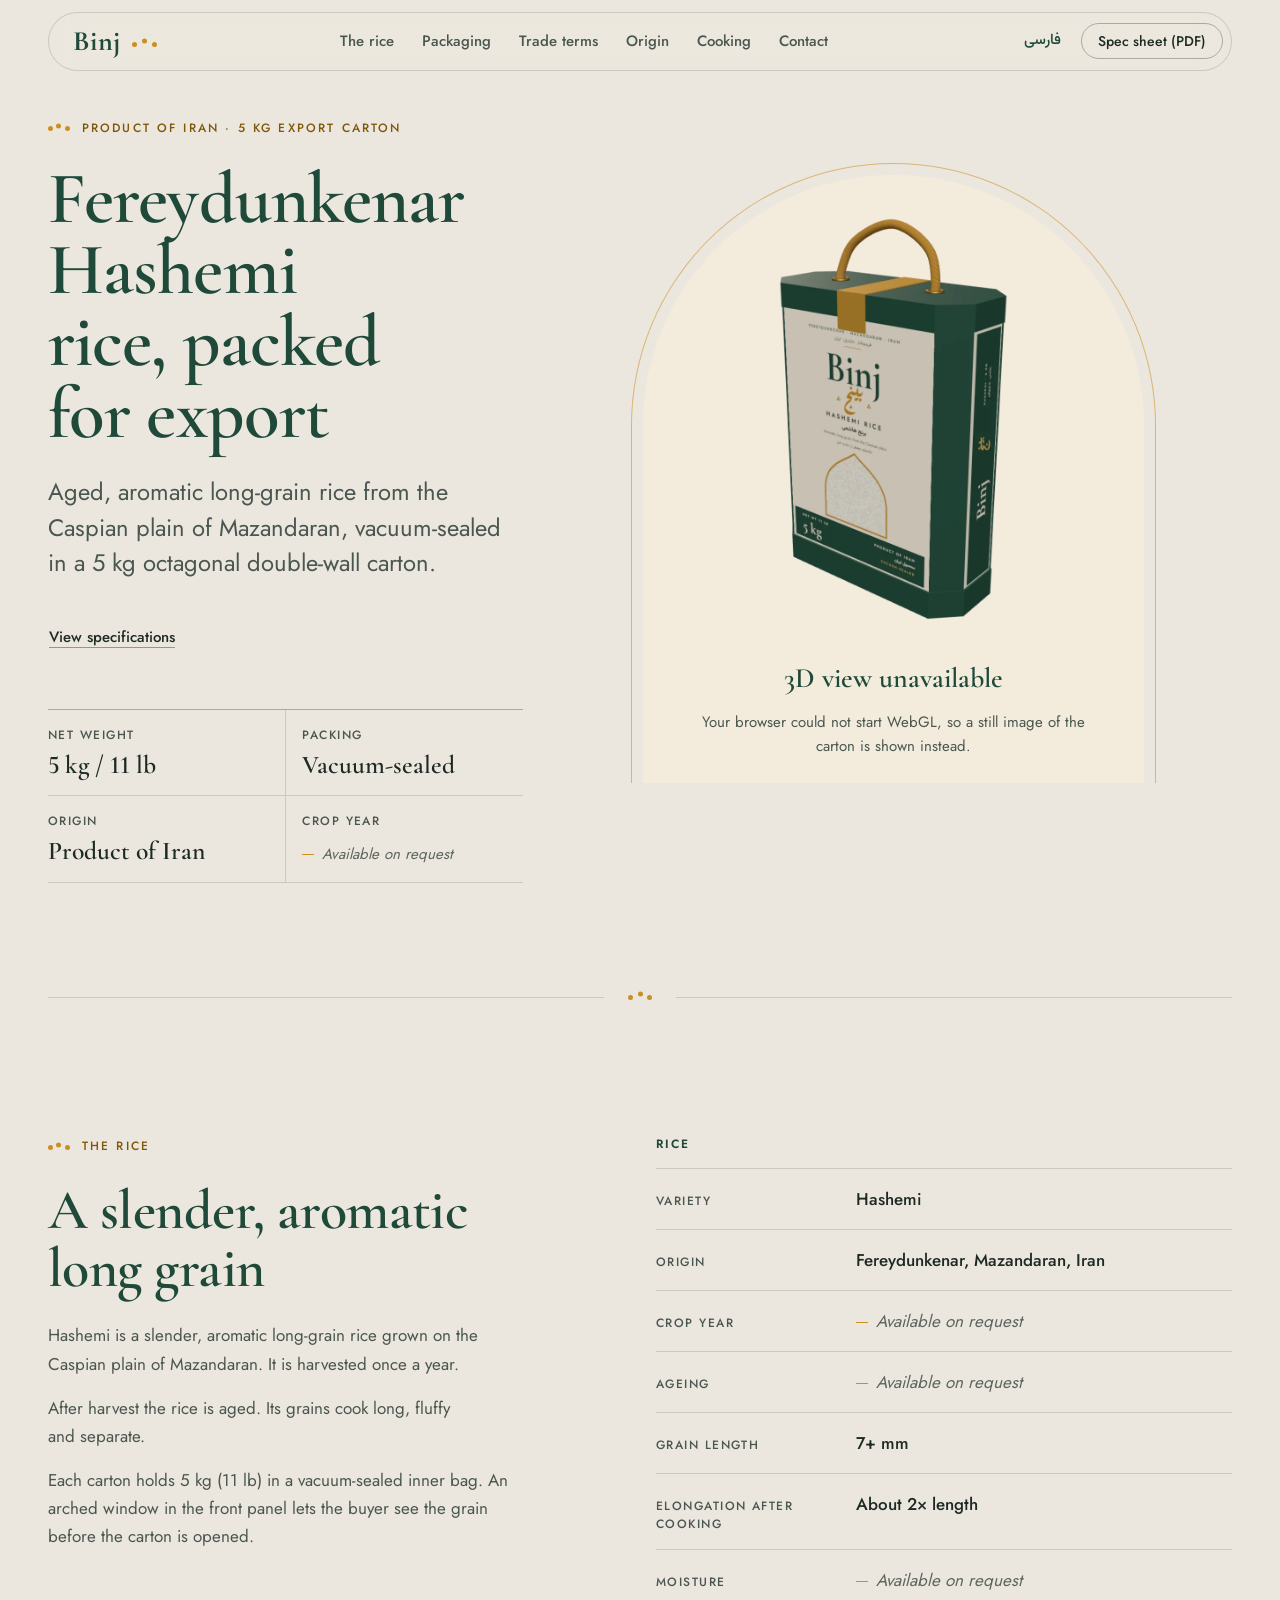
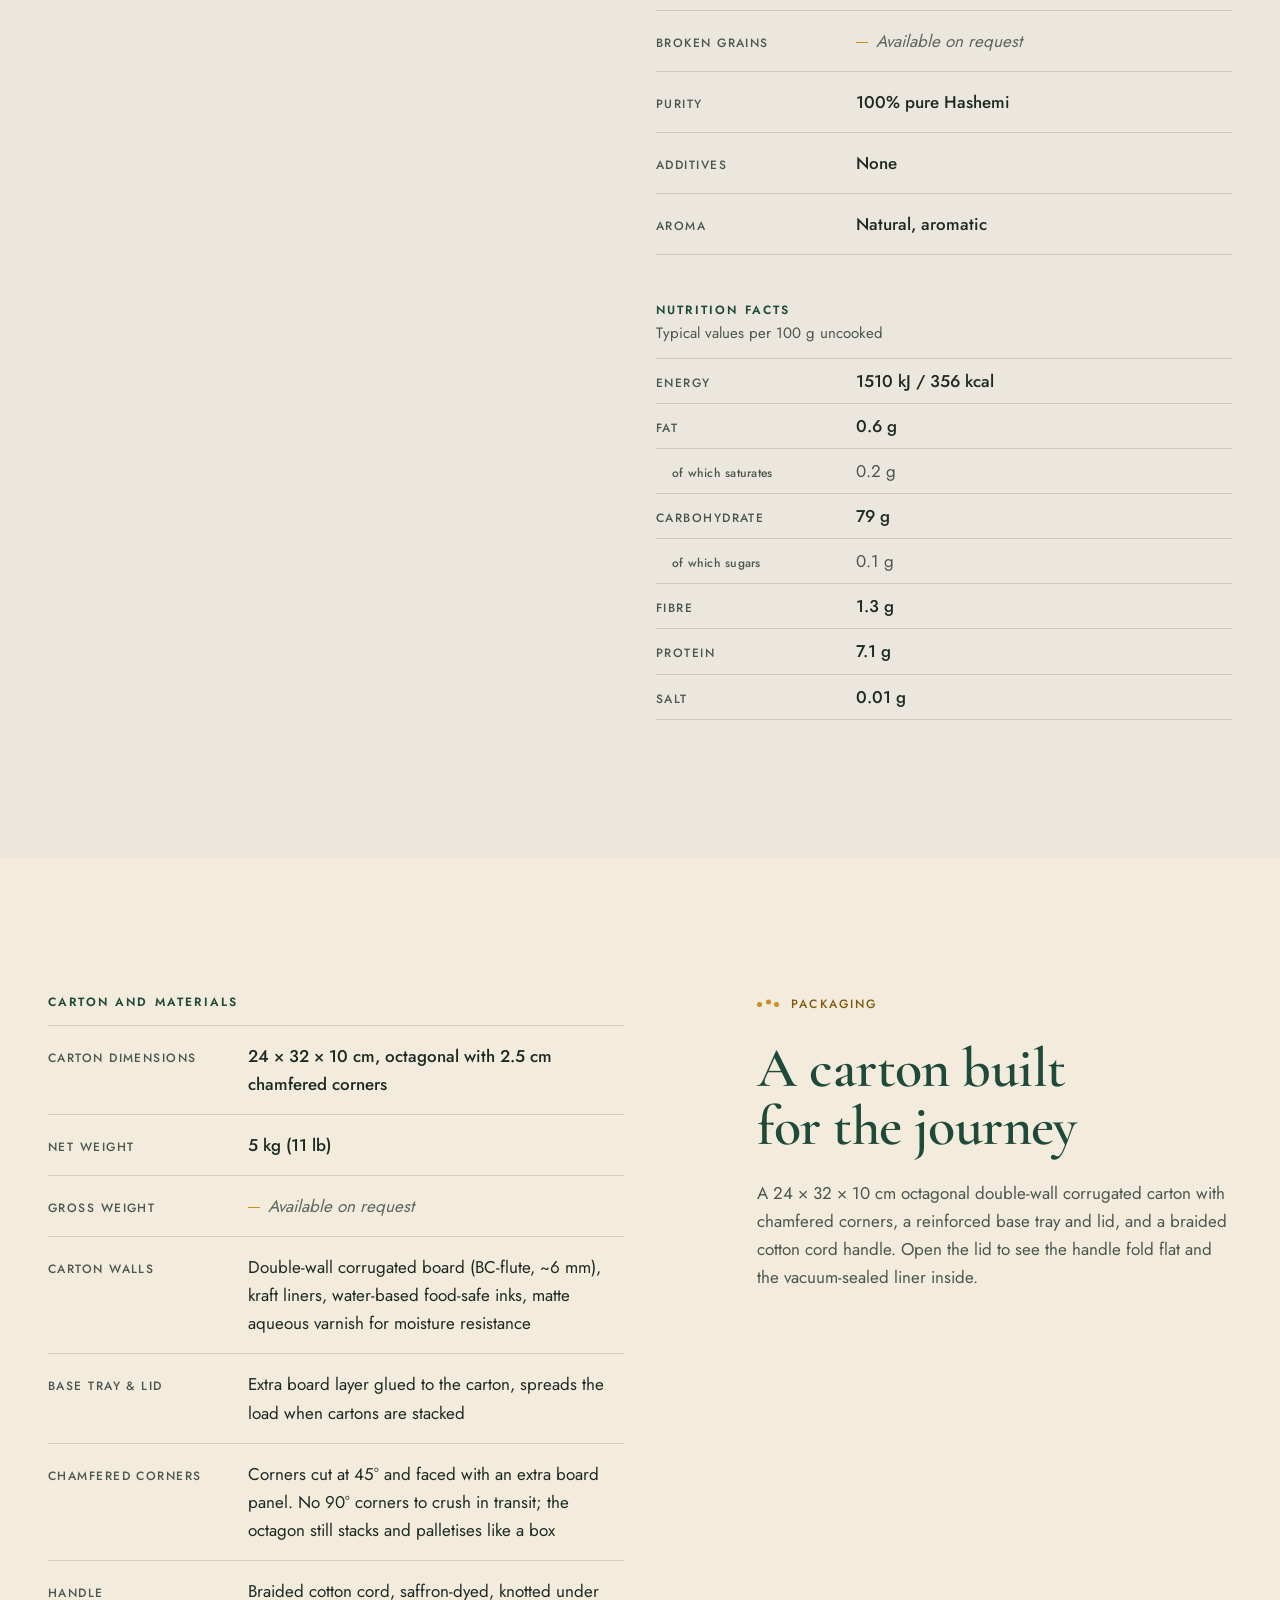
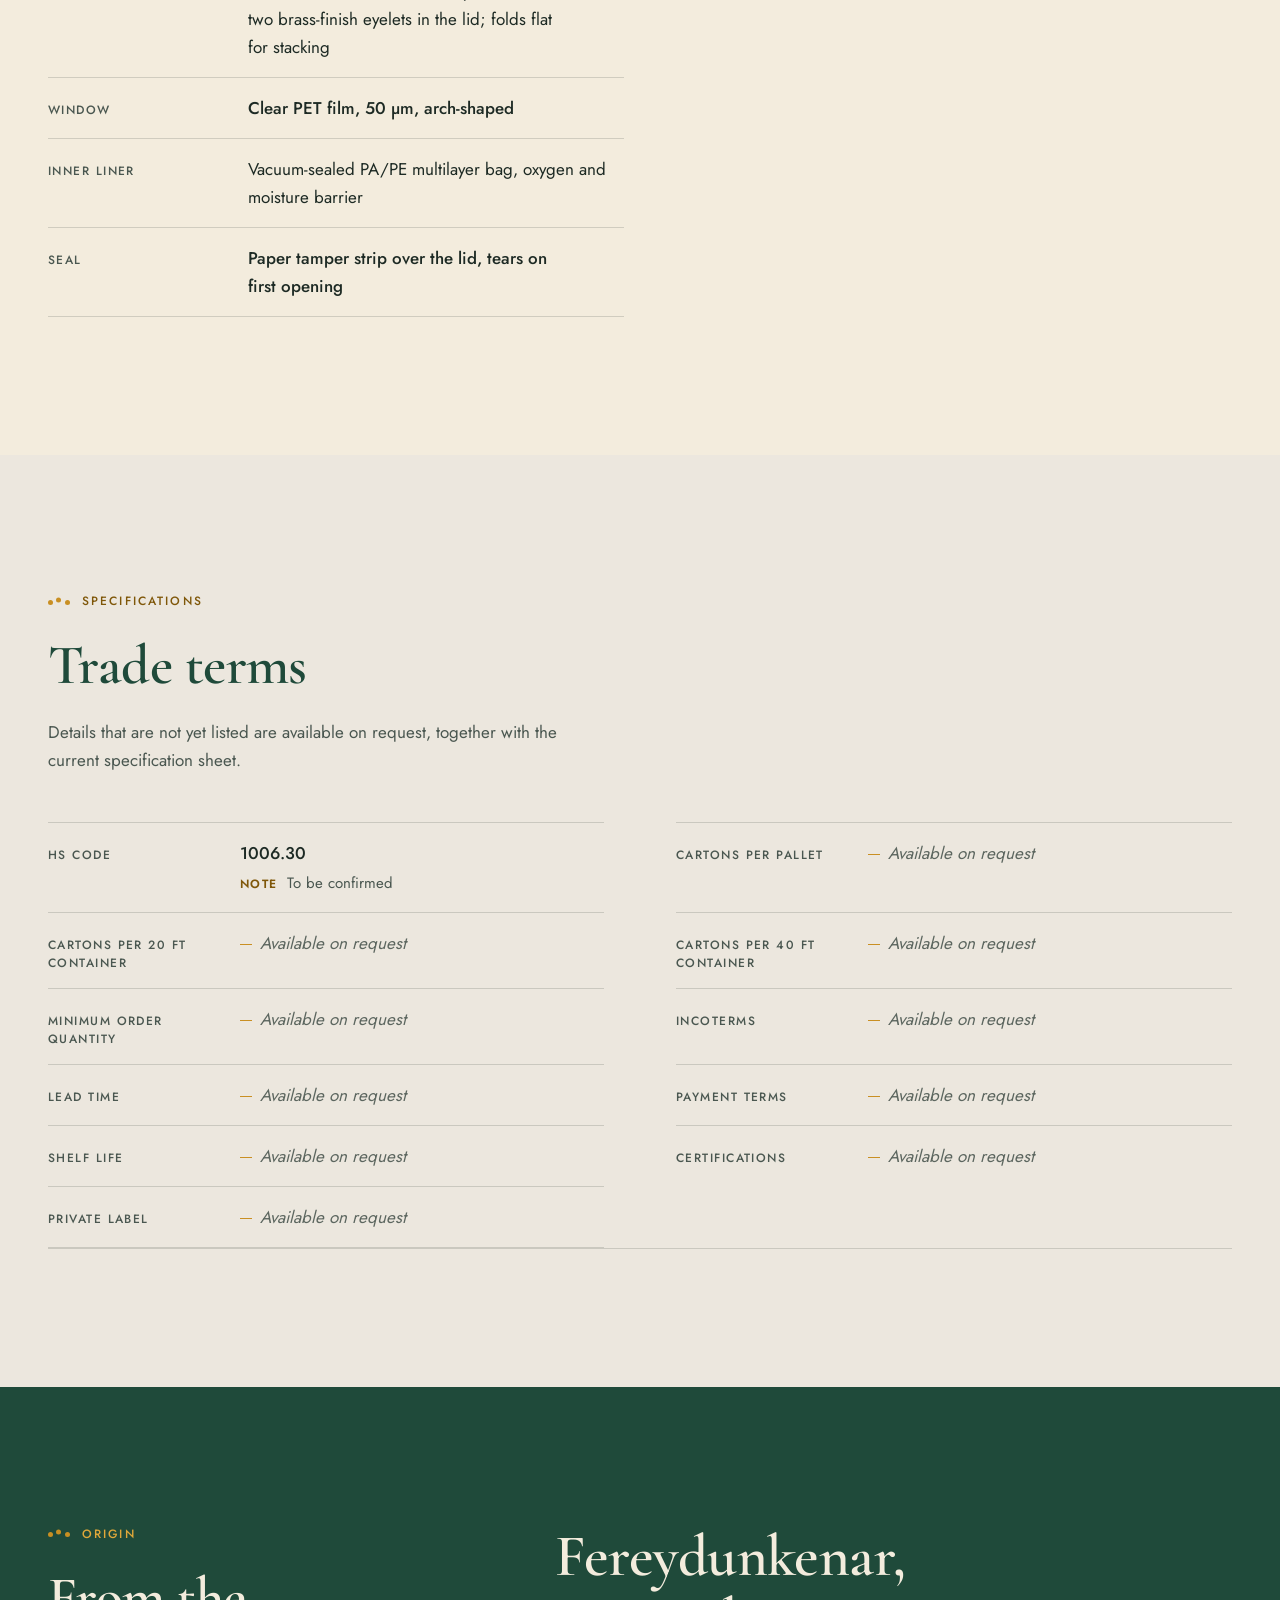
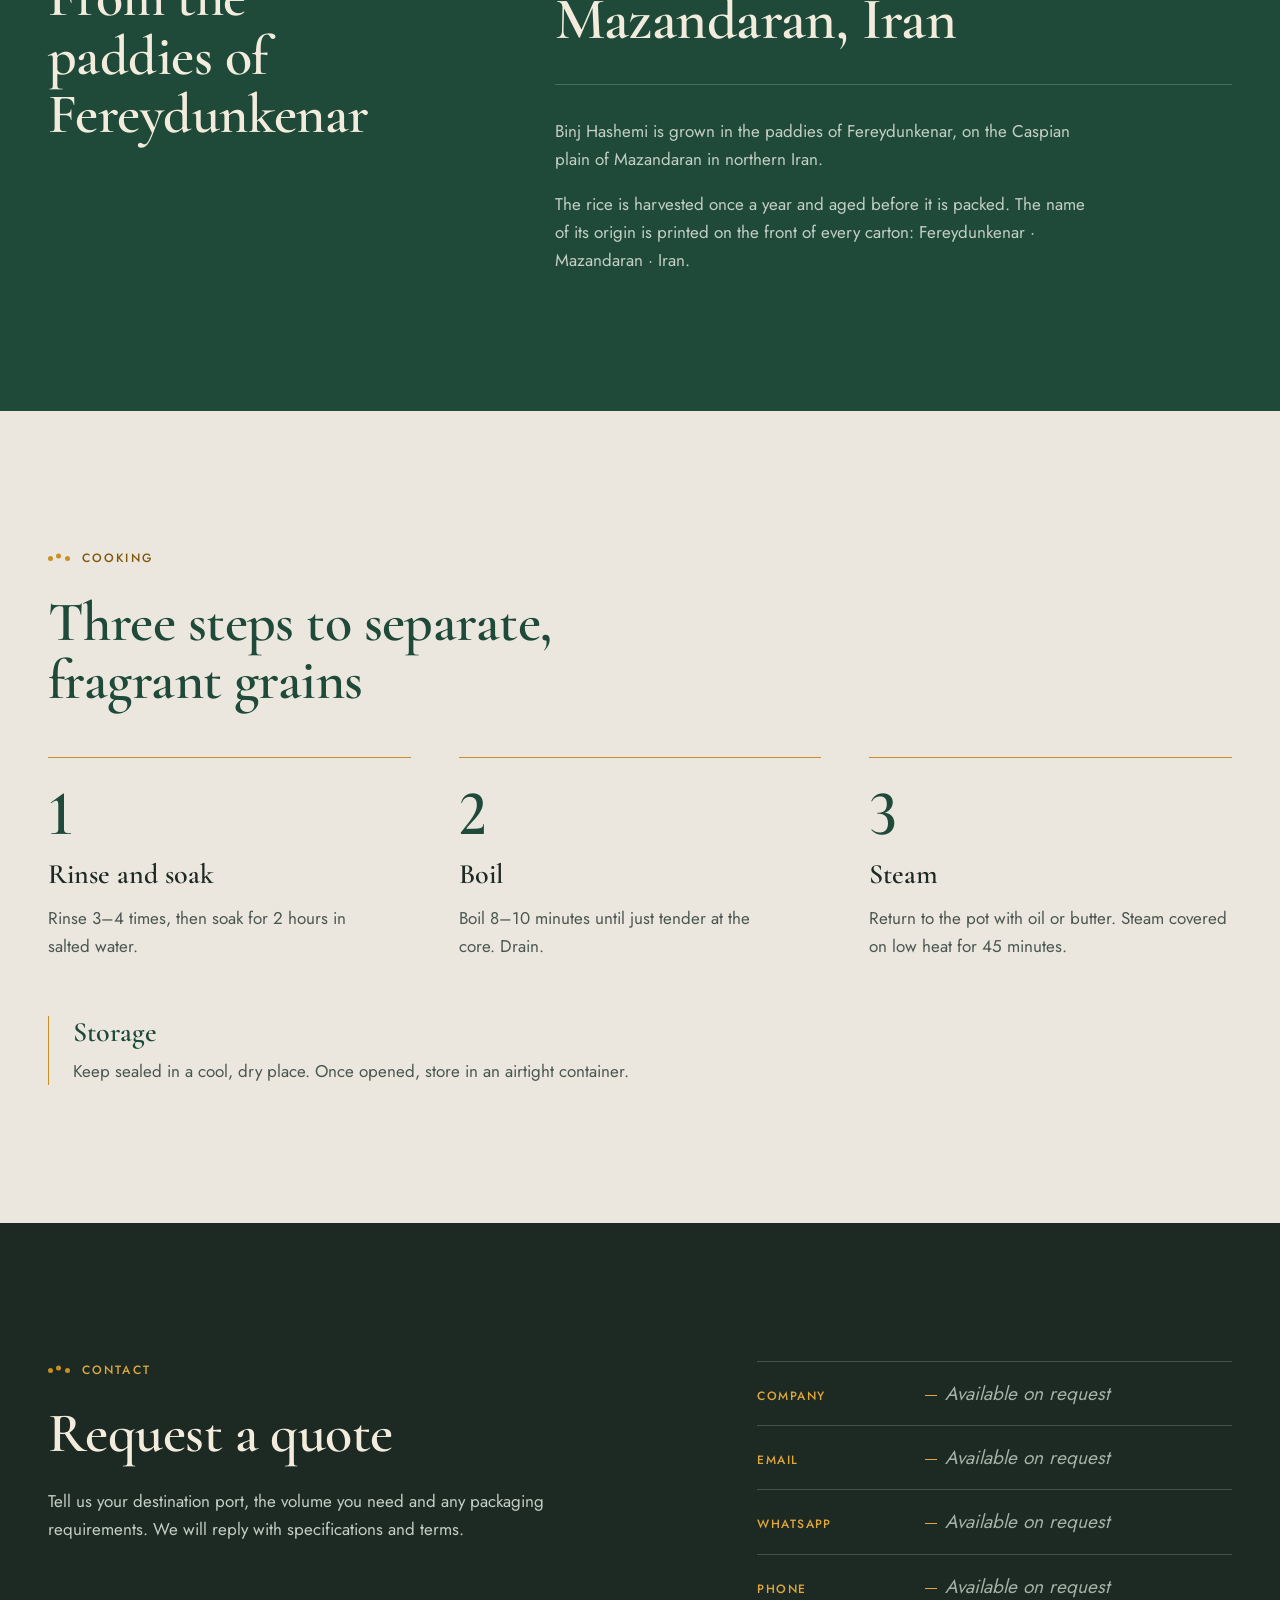
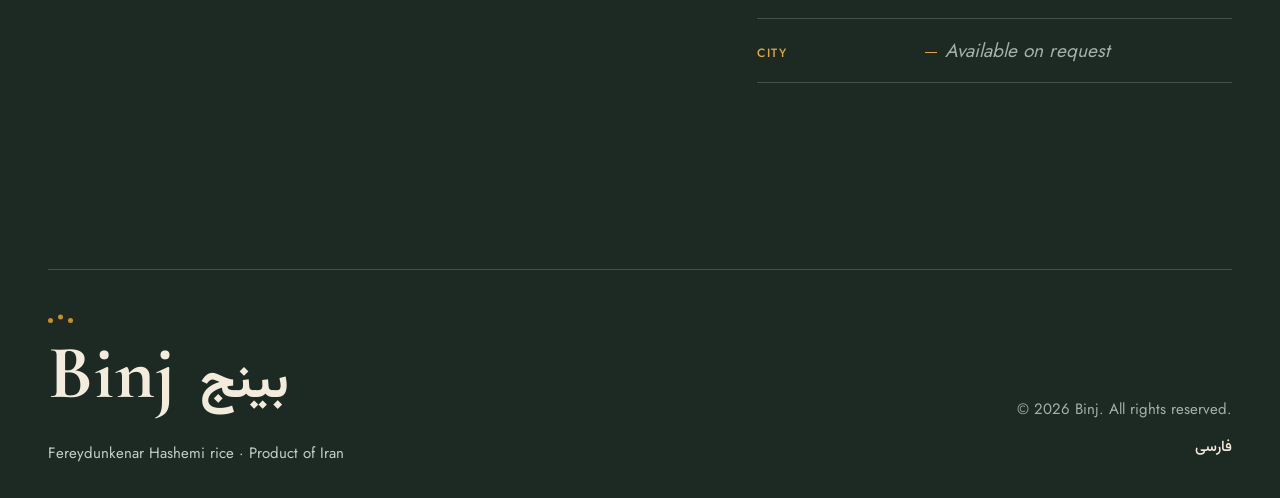
==== index.html @ 3b831c65 "Launch Binj product site (EN + FA)" ====
<!doctype html>
<html lang="en" dir="ltr">
<head>
<meta charset="utf-8">
<meta name="viewport" content="width=device-width, initial-scale=1">
<title>Binj | Fereydunkenar Hashemi Rice, 5 kg Export Carton</title>
<meta name="description" content="Aged, aromatic Hashemi long-grain rice from Fereydunkenar, Iran, vacuum-sealed in a 5 kg export carton. Specifications and trade terms for importers.">
<meta name="theme-color" content="#ece7de">
<link rel="canonical" href="https://binjrice.github.io/">
<link rel="alternate" hreflang="en" href="https://binjrice.github.io/">
<link rel="alternate" hreflang="fa" href="https://binjrice.github.io/fa/">
<link rel="alternate" hreflang="x-default" href="https://binjrice.github.io/">
<meta property="og:type" content="website">
<meta property="og:site_name" content="Binj">
<meta property="og:title" content="Binj | Fereydunkenar Hashemi Rice, 5 kg Export Carton">
<meta property="og:description" content="Aged, aromatic Hashemi long-grain rice from Fereydunkenar, Iran, vacuum-sealed in a 5 kg export carton. Specifications and trade terms for importers.">
<meta property="og:locale" content="en_US">
<meta property="og:locale:alternate" content="fa_IR">
<meta property="og:url" content="https://binjrice.github.io/">
<meta property="og:image" content="https://binjrice.github.io/assets/img/og.jpg">
<meta property="og:image:alt" content="Binj 5 kg Hashemi rice octagonal export carton">
<meta name="twitter:image" content="https://binjrice.github.io/assets/img/og.jpg">
<meta name="twitter:card" content="summary_large_image">
<meta name="twitter:title" content="Binj | Fereydunkenar Hashemi Rice, 5 kg Export Carton">
<meta name="twitter:description" content="Aged, aromatic Hashemi long-grain rice from Fereydunkenar, Iran, vacuum-sealed in a 5 kg export carton. Specifications and trade terms for importers.">
<link rel="icon" href="./favicon.svg" type="image/svg+xml">
<link rel="preload" href="./assets/vendor/fonts/cormorant-garamond-latin-600-normal.woff2" as="font" type="font/woff2" crossorigin>
<link rel="preload" href="./assets/vendor/fonts/jost-latin-400-normal.woff2" as="font" type="font/woff2" crossorigin>
<link rel="stylesheet" href="./assets/css/fonts.css">
<link rel="stylesheet" href="./assets/css/site.css">
<script>
  (function () {
    var root = document.documentElement;
    root.classList.add('js');
    if (/[?&]poster\b/.test(location.search)) root.classList.add('is-poster');
    // If the main script never starts, do not leave reveal-on-scroll content hidden.
    setTimeout(function () {
      if (!root.classList.contains('reveal-ready')) root.classList.add('reveal-all');
    }, 5000);
  })();
</script>
<script type="importmap">{"imports":{"three":"./assets/vendor/three/three.module.min.js","three/addons/controls/OrbitControls.js":"./assets/vendor/three/OrbitControls.js"}}</script>
<script src="./assets/js/stage.js" defer></script>
<script type="module" src="./assets/js/main.js"></script>
<script type="application/ld+json">{"@context":"https://schema.org","@type":"Product","name":"Binj - Fereydunkenar Hashemi Rice, 5 kg Export Carton","description":"Aged, aromatic Hashemi long-grain rice from Fereydunkenar, Iran, vacuum-sealed in a 5 kg export carton. Specifications and trade terms for importers.","category":"Rice","brand":{"@type":"Brand","name":"Binj","alternateName":"بینج"},"weight":{"@type":"QuantitativeValue","value":5,"unitCode":"KGM"},"countryOfOrigin":{"@type":"Country","name":"Iran"},"inLanguage":"en","additionalProperty":[{"@type":"PropertyValue","name":"Variety","value":"Hashemi"},{"@type":"PropertyValue","name":"Origin","value":"Fereydunkenar, Mazandaran, Iran"},{"@type":"PropertyValue","name":"Grain length","value":"7+ mm"},{"@type":"PropertyValue","name":"Elongation after cooking","value":"About 2× length"},{"@type":"PropertyValue","name":"Purity","value":"100% pure Hashemi"},{"@type":"PropertyValue","name":"Additives","value":"None"},{"@type":"PropertyValue","name":"Aroma","value":"Natural, aromatic"}],"url":"https://binjrice.github.io/","image":"https://binjrice.github.io/assets/img/og.jpg"}</script>
</head>
<body id="top">
<a class="skip-link" href="#main">Skip to content</a>

<header class="site-header">
  <div class="site-header__inner">
    <a class="wordmark" href="#top" aria-label="Binj"><span class="wordmark__name" lang="en">Binj</span><span class="wordmark__dots"><span class="dots" aria-hidden="true"><i></i><i></i><i></i></span></span></a>

    <nav class="site-nav" id="site-nav" aria-label="Main navigation">
      <ul class="site-nav__list">
        <li><a href="#rice">The rice</a></li>
        <li><a href="#packaging">Packaging</a></li>
        <li><a href="#specs">Trade terms</a></li>
        <li><a href="#origin">Origin</a></li>
        <li><a href="#cooking">Cooking</a></li>
        <li><a href="#contact">Contact</a></li>
      </ul>
      <button class="btn btn--ghost btn--sm nav-print" type="button" data-print>Spec sheet (PDF)</button>
    </nav>

    <div class="site-header__tools">
      <a class="lang-link" href="fa/" hreflang="fa" lang="fa" title="Switch to Persian">فارسی</a>
      <button class="btn btn--ghost btn--sm header-print" type="button" data-print>Spec sheet (PDF)</button>
      <button class="menu-toggle" type="button" aria-expanded="false" aria-controls="site-nav" aria-label="Menu">
        <span class="menu-toggle__bars" aria-hidden="true"><i></i><i></i></span>
      </button>
    </div>
  </div>
</header>

<div class="print-head" aria-hidden="true">
  <div class="print-head__text">
    <p class="print-head__brand"><span class="wordmark__name" lang="en">Binj</span><span class="wordmark__dots"><span class="dots" aria-hidden="true"><i></i><i></i><i></i></span></span></p>
    <p class="print-head__title">Product and trade specifications</p>
    <p class="print-head__sub">Fereydunkenar Hashemi rice, packed for export</p>
  </div>
  <img class="print-head__poster" alt="" width="1000" height="1000" data-src="./assets/img/poster.webp">
</div>

<main id="main">

  <!-- 1. Hero -->
  <section class="hero" id="hero" aria-labelledby="hero-title">
    <div class="wrap hero__grid">
      <div class="hero__copy">
        <!-- Everything in the hero paints on first load, so none of it is reveal-gated. -->
        <p class="eyebrow"><span class="dots" aria-hidden="true"><i></i><i></i><i></i></span><span>Product of Iran · 5 kg export carton</span></p>
        <h1 id="hero-title">Fereydunkenar Hashemi rice, packed for export</h1>
        <p class="lede">Aged, aromatic long-grain rice from the Caspian plain of Mazandaran, vacuum-sealed in a 5 kg octagonal double-wall carton.</p>
        <div class="hero__actions">
          <a class="btn btn--text" href="#rice">View specifications</a>
        </div>
        <dl class="facts">
          <div class="fact"><dt>Net weight</dt><dd>5 kg / 11 lb</dd></div>
          <div class="fact"><dt>Packing</dt><dd>Vacuum-sealed</dd></div>
          <div class="fact"><dt>Origin</dt><dd>Product of Iran</dd></div>
          <div class="fact"><dt>Crop year</dt><dd><span class="placeholder" data-placeholder>Available on request</span></dd></div>
        </dl>
      </div>

      <div class="stage" data-state="loading">
        <div class="stage__arch" aria-hidden="true"></div>
        <div class="stage__viewport">
          <three-d-stage transparent background="#ece7de" autorotate role="img" aria-label="Interactive 3D model of the Binj 5 kg rice carton"></three-d-stage>
        </div>
        <div class="stage__loader" aria-hidden="true"><span class="dots" aria-hidden="true"><i></i><i></i><i></i></span></div>
        <div class="stage__fallback" role="group" aria-label="3D view unavailable">
          <img class="stage__poster" alt="Binj 5 kg Hashemi rice octagonal carton" width="1000" height="1000" data-src="./assets/img/poster.webp" hidden>
          <p class="stage__fallback-title">3D view unavailable</p>
          <p class="stage__fallback-text">Your browser could not start WebGL, so a still image of the carton is shown instead.</p>
        </div>
        <div class="stage__bar">
          <button class="btn btn--ghost btn--lid" type="button" id="lid-toggle" aria-pressed="false" disabled
                  data-label-open="Open lid" data-label-close="Close lid">
            <span class="btn__label">Open lid</span>
            <span class="btn__icon" aria-hidden="true">
              <svg viewBox="0 0 16 16" width="14" height="14" fill="none" stroke="currentColor" stroke-width="1.25" stroke-linecap="round" stroke-linejoin="round"><path d="M3.5 6.25 8 10.75l4.5-4.5"/></svg>
            </span>
          </button>
          <p class="stage__hint">
            <svg viewBox="0 0 24 24" width="18" height="18" fill="none" stroke="currentColor" stroke-width="1.1" stroke-linecap="round" stroke-linejoin="round" aria-hidden="true"><path d="M4.5 12a7.5 7.5 0 0 1 13.2-4.9M19.5 12a7.5 7.5 0 0 1-13.2 4.9"/><path d="M17.9 3.6v3.7h-3.7M6.1 20.4v-3.7h3.7"/></svg>
            <span>Drag to rotate</span>
          </p>
        </div>
      </div>
    </div>
    <noscript>
      <div class="wrap"><p class="noscript-note">Your browser could not start WebGL, so a still image of the carton is shown instead.</p></div>
    </noscript>
  </section>

  <div class="wrap"><div class="ornament-rule" role="presentation"><span class="dots" aria-hidden="true"><i></i><i></i><i></i></span></div></div>

  <!-- 2. The rice -->
  <section class="section" id="rice" aria-labelledby="rice-title">
    <div class="wrap section__grid">
      <header class="section__head" data-reveal>
        <p class="eyebrow"><span class="dots" aria-hidden="true"><i></i><i></i><i></i></span><span>The rice</span></p>
        <h2 id="rice-title">A slender, aromatic long grain</h2>
        <div class="prose">
          <p>Hashemi is a slender, aromatic long-grain rice grown on the Caspian plain of Mazandaran. It is harvested once a year.</p>
          <p>After harvest the rice is aged. Its grains cook long, fluffy and separate.</p>
          <p>Each carton holds 5 kg (11 lb) in a vacuum-sealed inner bag. An arched window in the front panel lets the buyer see the grain before the carton is opened.</p>
        </div>
      </header>
      <div class="section__body">
        <h3 class="table-title" data-reveal>Rice</h3>
        <dl class="specs" data-reveal="group">
          <div class="spec-row" data-spec="variety"><dt>Variety</dt><dd>Hashemi</dd></div>
          <div class="spec-row" data-spec="origin"><dt>Origin</dt><dd>Fereydunkenar, Mazandaran, Iran</dd></div>
          <div class="spec-row" data-spec="cropYear"><dt>Crop year</dt><dd><span class="placeholder" data-placeholder>Available on request</span></dd></div>
          <div class="spec-row" data-spec="aging"><dt>Ageing</dt><dd><span class="placeholder" data-placeholder>Available on request</span></dd></div>
          <div class="spec-row" data-spec="grainLength"><dt>Grain length</dt><dd>7+ mm</dd></div>
          <div class="spec-row" data-spec="elongation"><dt>Elongation after cooking</dt><dd>About 2× length</dd></div>
          <div class="spec-row" data-spec="moisture"><dt>Moisture</dt><dd><span class="placeholder" data-placeholder>Available on request</span></dd></div>
          <div class="spec-row" data-spec="broken"><dt>Broken grains</dt><dd><span class="placeholder" data-placeholder>Available on request</span></dd></div>
          <div class="spec-row" data-spec="purity"><dt>Purity</dt><dd>100% pure Hashemi</dd></div>
          <div class="spec-row" data-spec="additives"><dt>Additives</dt><dd>None</dd></div>
          <div class="spec-row" data-spec="aroma"><dt>Aroma</dt><dd>Natural, aromatic</dd></div>
        </dl>
        <div class="nutrition">
          <h3 class="table-title" data-reveal>Nutrition facts</h3>
          <p class="table-note" data-reveal>Typical values per 100 g uncooked</p>
          <dl class="specs specs--nutrition" data-reveal="group">
          <div class="spec-row" data-spec="energy"><dt>Energy</dt><dd>1510 kJ / 356 kcal</dd></div>
          <div class="spec-row" data-spec="fat"><dt>Fat</dt><dd>0.6 g</dd></div>
          <div class="spec-row spec-row--sub" data-spec="saturates"><dt>of which saturates</dt><dd>0.2 g</dd></div>
          <div class="spec-row" data-spec="carbohydrate"><dt>Carbohydrate</dt><dd>79 g</dd></div>
          <div class="spec-row spec-row--sub" data-spec="sugars"><dt>of which sugars</dt><dd>0.1 g</dd></div>
          <div class="spec-row" data-spec="fibre"><dt>Fibre</dt><dd>1.3 g</dd></div>
          <div class="spec-row" data-spec="protein"><dt>Protein</dt><dd>7.1 g</dd></div>
          <div class="spec-row" data-spec="salt"><dt>Salt</dt><dd>0.01 g</dd></div>
          </dl>
        </div>
      </div>
    </div>
  </section>

  <!-- 3. Packaging -->
  <section class="section section--band" id="packaging" aria-labelledby="packaging-title">
    <div class="wrap section__grid section__grid--flip">
      <header class="section__head" data-reveal>
        <p class="eyebrow"><span class="dots" aria-hidden="true"><i></i><i></i><i></i></span><span>Packaging</span></p>
        <h2 id="packaging-title">A carton built for the journey</h2>
        <div class="prose">
          <p>A 24 × 32 × 10 cm octagonal double-wall corrugated carton with chamfered corners, a reinforced base tray and lid, and a braided cotton cord handle. Open the lid to see the handle fold flat and the vacuum-sealed liner inside.</p>
        </div>
      </header>
      <div class="section__body">
        <h3 class="table-title" data-reveal>Carton and materials</h3>
        <dl class="specs" data-reveal="group">
          <div class="spec-row" data-spec="cartonSize"><dt>Carton dimensions</dt><dd>24 × 32 × 10 cm, octagonal with 2.5 cm chamfered corners</dd></div>
          <div class="spec-row" data-spec="netWeight"><dt>Net weight</dt><dd>5 kg (11 lb)</dd></div>
          <div class="spec-row" data-spec="grossWeight"><dt>Gross weight</dt><dd><span class="placeholder" data-placeholder>Available on request</span></dd></div>
          <div class="spec-row spec-row--long" data-spec="cartonWalls"><dt>Carton walls</dt><dd>Double-wall corrugated board (BC-flute, ~6 mm), kraft liners, water-based food-safe inks, matte aqueous varnish for moisture resistance</dd></div>
          <div class="spec-row spec-row--long" data-spec="baseTrayLid"><dt>Base tray &amp; lid</dt><dd>Extra board layer glued to the carton, spreads the load when cartons are stacked</dd></div>
          <div class="spec-row spec-row--long" data-spec="chamferedCorners"><dt>Chamfered corners</dt><dd>Corners cut at 45° and faced with an extra board panel. No 90° corners to crush in transit; the octagon still stacks and palletises like a box</dd></div>
          <div class="spec-row spec-row--long" data-spec="handle"><dt>Handle</dt><dd>Braided cotton cord, saffron-dyed, knotted under two brass-finish eyelets in the lid; folds flat for stacking</dd></div>
          <div class="spec-row" data-spec="window"><dt>Window</dt><dd>Clear PET film, 50 µm, arch-shaped</dd></div>
          <div class="spec-row spec-row--long" data-spec="innerLiner"><dt>Inner liner</dt><dd>Vacuum-sealed PA/PE multilayer bag, oxygen and moisture barrier</dd></div>
          <div class="spec-row" data-spec="seal"><dt>Seal</dt><dd>Paper tamper strip over the lid, tears on first opening</dd></div>
        </dl>
      </div>
    </div>
  </section>

  <!-- 4. Trade and logistics -->
  <section class="section" id="specs" aria-labelledby="specs-title">
    <div class="wrap">
      <header class="section__head section__head--wide" data-reveal>
        <p class="eyebrow"><span class="dots" aria-hidden="true"><i></i><i></i><i></i></span><span>Specifications</span></p>
        <h2 id="specs-title">Trade terms</h2>
        <div class="prose">
          <p>Details that are not yet listed are available on request, together with the current specification sheet.</p>
        </div>
      </header>
      <dl class="specs specs--cols" data-reveal="group">
          <div class="spec-row" data-spec="hsCode"><dt>HS code</dt><dd>1006.30<span class="spec-note"><span class="spec-note__label">Note</span> To be confirmed</span></dd></div>
          <div class="spec-row" data-spec="cartonsPerPallet"><dt>Cartons per pallet</dt><dd><span class="placeholder" data-placeholder>Available on request</span></dd></div>
          <div class="spec-row" data-spec="cartonsPer20ft"><dt>Cartons per 20 ft container</dt><dd><span class="placeholder" data-placeholder>Available on request</span></dd></div>
          <div class="spec-row" data-spec="cartonsPer40ft"><dt>Cartons per 40 ft container</dt><dd><span class="placeholder" data-placeholder>Available on request</span></dd></div>
          <div class="spec-row" data-spec="moq"><dt>Minimum order quantity</dt><dd><span class="placeholder" data-placeholder>Available on request</span></dd></div>
          <div class="spec-row" data-spec="incoterms"><dt>Incoterms</dt><dd><span class="placeholder" data-placeholder>Available on request</span></dd></div>
          <div class="spec-row" data-spec="leadTime"><dt>Lead time</dt><dd><span class="placeholder" data-placeholder>Available on request</span></dd></div>
          <div class="spec-row" data-spec="paymentTerms"><dt>Payment terms</dt><dd><span class="placeholder" data-placeholder>Available on request</span></dd></div>
          <div class="spec-row" data-spec="shelfLife"><dt>Shelf life</dt><dd><span class="placeholder" data-placeholder>Available on request</span></dd></div>
          <div class="spec-row" data-spec="certifications"><dt>Certifications</dt><dd><span class="placeholder" data-placeholder>Available on request</span></dd></div>
          <div class="spec-row" data-spec="privateLabel"><dt>Private label</dt><dd><span class="placeholder" data-placeholder>Available on request</span></dd></div>
      </dl>
    </div>
  </section>

  <!-- 5. Origin -->
  <section class="section section--green" id="origin" aria-labelledby="origin-title">
    <div class="wrap origin__grid">
      <header class="section__head" data-reveal>
        <p class="eyebrow"><span class="dots" aria-hidden="true"><i></i><i></i><i></i></span><span>Origin</span></p>
        <h2 id="origin-title">From the paddies of Fereydunkenar</h2>
      </header>
      <div class="origin__body" data-reveal>
        <p class="origin__place">Fereydunkenar, Mazandaran, Iran</p>
        <div class="prose">
          <p>Binj Hashemi is grown in the paddies of Fereydunkenar, on the Caspian plain of Mazandaran in northern Iran.</p>
          <p>The rice is harvested once a year and aged before it is packed. The name of its origin is printed on the front of every carton: Fereydunkenar · Mazandaran · Iran.</p>
        </div>
      </div>
    </div>
  </section>

  <!-- 6. Preparation and storage -->
  <section class="section" id="cooking" aria-labelledby="cooking-title">
    <div class="wrap">
      <header class="section__head section__head--wide" data-reveal>
        <p class="eyebrow"><span class="dots" aria-hidden="true"><i></i><i></i><i></i></span><span>Cooking</span></p>
        <h2 id="cooking-title">Three steps to separate, fragrant grains</h2>
      </header>
      <ol class="steps" role="list" data-reveal="group">
        <li class="step"><span class="step__num" aria-hidden="true">1</span><h3>Rinse and soak</h3><p>Rinse 3–4 times, then soak for 2 hours in salted water.</p></li>
        <li class="step"><span class="step__num" aria-hidden="true">2</span><h3>Boil</h3><p>Boil 8–10 minutes until just tender at the core. Drain.</p></li>
        <li class="step"><span class="step__num" aria-hidden="true">3</span><h3>Steam</h3><p>Return to the pot with oil or butter. Steam covered on low heat for 45 minutes.</p></li>
      </ol>
      <aside class="storage" data-reveal>
        <h3>Storage</h3>
        <p>Keep sealed in a cool, dry place. Once opened, store in an airtight container.</p>
      </aside>
    </div>
  </section>

  <!-- 7. Contact -->
  <section class="section section--ink" id="contact" aria-labelledby="contact-title">
    <div class="wrap contact__grid">
      <header class="section__head" data-reveal>
        <p class="eyebrow"><span class="dots" aria-hidden="true"><i></i><i></i><i></i></span><span>Contact</span></p>
        <h2 id="contact-title">Request a quote</h2>
        <div class="prose">
          <p>Tell us your destination port, the volume you need and any packaging requirements. We will reply with specifications and terms.</p>
        </div>
        <div class="contact__actions">

        </div>
      </header>
      <dl class="contact-list" data-reveal="group">
        <div class="contact-row"><dt>Company</dt><dd><span class="placeholder" data-placeholder>Available on request</span></dd></div>
        <div class="contact-row"><dt>Email</dt><dd><span class="placeholder" data-placeholder>Available on request</span></dd></div>
        <div class="contact-row"><dt>WhatsApp</dt><dd><span class="placeholder" data-placeholder>Available on request</span></dd></div>
        <div class="contact-row"><dt>Phone</dt><dd><span class="placeholder" data-placeholder>Available on request</span></dd></div>
        <div class="contact-row"><dt>City</dt><dd><span class="placeholder" data-placeholder>Available on request</span></dd></div>
      </dl>
    </div>
  </section>
</main>

<footer class="site-footer">
  <div class="wrap site-footer__inner">
    <div class="site-footer__brand">
      <span class="dots" aria-hidden="true"><i></i><i></i><i></i></span>
      <p class="lockup"><span class="lockup__en" lang="en">Binj</span><span class="lockup__fa" lang="fa">بینج</span></p>
      <p class="site-footer__tagline">Fereydunkenar Hashemi rice · Product of Iran</p>
    </div>
    <div class="site-footer__meta">
      <p>© 2026 Binj. All rights reserved.</p>
      <p><a class="lang-link" href="fa/" hreflang="fa" lang="fa" title="Switch to Persian">فارسی</a></p>
    </div>
  </div>
</footer>

</body>
</html>
---- assets/css/fonts.css ----
/* Generated by tools/vendor.mjs - do not edit by hand. */

/* Cormorant Garamond 600 latin */
@font-face {
  font-family: 'Cormorant Garamond';
  font-style: normal;
  font-weight: 600;
  font-display: swap;
  src: url(../vendor/fonts/cormorant-garamond-latin-600-normal.woff2) format('woff2');
  unicode-range: U+0000-00FF,U+0131,U+0152-0153,U+02BB-02BC,U+02C6,U+02DA,U+02DC,U+0304,U+0308,U+0329,U+2000-206F,U+20AC,U+2122,U+2191,U+2193,U+2212,U+2215,U+FEFF,U+FFFD;
}

/* Cormorant Garamond 700 latin */
@font-face {
  font-family: 'Cormorant Garamond';
  font-style: normal;
  font-weight: 700;
  font-display: swap;
  src: url(../vendor/fonts/cormorant-garamond-latin-700-normal.woff2) format('woff2');
  unicode-range: U+0000-00FF,U+0131,U+0152-0153,U+02BB-02BC,U+02C6,U+02DA,U+02DC,U+0304,U+0308,U+0329,U+2000-206F,U+20AC,U+2122,U+2191,U+2193,U+2212,U+2215,U+FEFF,U+FFFD;
}

/* Jost 400 latin */
@font-face {
  font-family: 'Jost';
  font-style: normal;
  font-weight: 400;
  font-display: swap;
  src: url(../vendor/fonts/jost-latin-400-normal.woff2) format('woff2');
  unicode-range: U+0000-00FF,U+0131,U+0152-0153,U+02BB-02BC,U+02C6,U+02DA,U+02DC,U+0304,U+0308,U+0329,U+2000-206F,U+20AC,U+2122,U+2191,U+2193,U+2212,U+2215,U+FEFF,U+FFFD;
}

/* Jost 500 latin */
@font-face {
  font-family: 'Jost';
  font-style: normal;
  font-weight: 500;
  font-display: swap;
  src: url(../vendor/fonts/jost-latin-500-normal.woff2) format('woff2');
  unicode-range: U+0000-00FF,U+0131,U+0152-0153,U+02BB-02BC,U+02C6,U+02DA,U+02DC,U+0304,U+0308,U+0329,U+2000-206F,U+20AC,U+2122,U+2191,U+2193,U+2212,U+2215,U+FEFF,U+FFFD;
}

/* Jost 600 latin */
@font-face {
  font-family: 'Jost';
  font-style: normal;
  font-weight: 600;
  font-display: swap;
  src: url(../vendor/fonts/jost-latin-600-normal.woff2) format('woff2');
  unicode-range: U+0000-00FF,U+0131,U+0152-0153,U+02BB-02BC,U+02C6,U+02DA,U+02DC,U+0304,U+0308,U+0329,U+2000-206F,U+20AC,U+2122,U+2191,U+2193,U+2212,U+2215,U+FEFF,U+FFFD;
}

/* Vazirmatn 400 arabic */
@font-face {
  font-family: 'Vazirmatn';
  font-style: normal;
  font-weight: 400;
  font-display: swap;
  src: url(../vendor/fonts/vazirmatn-arabic-400-normal.woff2) format('woff2');
  unicode-range: U+0600-06FF,U+0750-077F,U+0870-088E,U+0890-0891,U+0897-08E1,U+08E3-08FF,U+200C-200E,U+2010-2011,U+204F,U+2E41,U+FB50-FDFF,U+FE70-FE74,U+FE76-FEFC,U+102E0-102FB,U+10E60-10E7E,U+10EC2-10EC4,U+10EFC-10EFF,U+1EE00-1EE03,U+1EE05-1EE1F,U+1EE21-1EE22,U+1EE24,U+1EE27,U+1EE29-1EE32,U+1EE34-1EE37,U+1EE39,U+1EE3B,U+1EE42,U+1EE47,U+1EE49,U+1EE4B,U+1EE4D-1EE4F,U+1EE51-1EE52,U+1EE54,U+1EE57,U+1EE59,U+1EE5B,U+1EE5D,U+1EE5F,U+1EE61-1EE62,U+1EE64,U+1EE67-1EE6A,U+1EE6C-1EE72,U+1EE74-1EE77,U+1EE79-1EE7C,U+1EE7E,U+1EE80-1EE89,U+1EE8B-1EE9B,U+1EEA1-1EEA3,U+1EEA5-1EEA9,U+1EEAB-1EEBB,U+1EEF0-1EEF1;
}

/* Vazirmatn 400 latin */
@font-face {
  font-family: 'Vazirmatn';
  font-style: normal;
  font-weight: 400;
  font-display: swap;
  src: url(../vendor/fonts/vazirmatn-latin-400-normal.woff2) format('woff2');
  unicode-range: U+0000-00FF,U+0131,U+0152-0153,U+02BB-02BC,U+02C6,U+02DA,U+02DC,U+0304,U+0308,U+0329,U+2000-206F,U+20AC,U+2122,U+2191,U+2193,U+2212,U+2215,U+FEFF,U+FFFD;
}

/* Vazirmatn 500 arabic */
@font-face {
  font-family: 'Vazirmatn';
  font-style: normal;
  font-weight: 500;
  font-display: swap;
  src: url(../vendor/fonts/vazirmatn-arabic-500-normal.woff2) format('woff2');
  unicode-range: U+0600-06FF,U+0750-077F,U+0870-088E,U+0890-0891,U+0897-08E1,U+08E3-08FF,U+200C-200E,U+2010-2011,U+204F,U+2E41,U+FB50-FDFF,U+FE70-FE74,U+FE76-FEFC,U+102E0-102FB,U+10E60-10E7E,U+10EC2-10EC4,U+10EFC-10EFF,U+1EE00-1EE03,U+1EE05-1EE1F,U+1EE21-1EE22,U+1EE24,U+1EE27,U+1EE29-1EE32,U+1EE34-1EE37,U+1EE39,U+1EE3B,U+1EE42,U+1EE47,U+1EE49,U+1EE4B,U+1EE4D-1EE4F,U+1EE51-1EE52,U+1EE54,U+1EE57,U+1EE59,U+1EE5B,U+1EE5D,U+1EE5F,U+1EE61-1EE62,U+1EE64,U+1EE67-1EE6A,U+1EE6C-1EE72,U+1EE74-1EE77,U+1EE79-1EE7C,U+1EE7E,U+1EE80-1EE89,U+1EE8B-1EE9B,U+1EEA1-1EEA3,U+1EEA5-1EEA9,U+1EEAB-1EEBB,U+1EEF0-1EEF1;
}

/* Vazirmatn 500 latin */
@font-face {
  font-family: 'Vazirmatn';
  font-style: normal;
  font-weight: 500;
  font-display: swap;
  src: url(../vendor/fonts/vazirmatn-latin-500-normal.woff2) format('woff2');
  unicode-range: U+0000-00FF,U+0131,U+0152-0153,U+02BB-02BC,U+02C6,U+02DA,U+02DC,U+0304,U+0308,U+0329,U+2000-206F,U+20AC,U+2122,U+2191,U+2193,U+2212,U+2215,U+FEFF,U+FFFD;
}

/* Vazirmatn 600 arabic */
@font-face {
  font-family: 'Vazirmatn';
  font-style: normal;
  font-weight: 600;
  font-display: swap;
  src: url(../vendor/fonts/vazirmatn-arabic-600-normal.woff2) format('woff2');
  unicode-range: U+0600-06FF,U+0750-077F,U+0870-088E,U+0890-0891,U+0897-08E1,U+08E3-08FF,U+200C-200E,U+2010-2011,U+204F,U+2E41,U+FB50-FDFF,U+FE70-FE74,U+FE76-FEFC,U+102E0-102FB,U+10E60-10E7E,U+10EC2-10EC4,U+10EFC-10EFF,U+1EE00-1EE03,U+1EE05-1EE1F,U+1EE21-1EE22,U+1EE24,U+1EE27,U+1EE29-1EE32,U+1EE34-1EE37,U+1EE39,U+1EE3B,U+1EE42,U+1EE47,U+1EE49,U+1EE4B,U+1EE4D-1EE4F,U+1EE51-1EE52,U+1EE54,U+1EE57,U+1EE59,U+1EE5B,U+1EE5D,U+1EE5F,U+1EE61-1EE62,U+1EE64,U+1EE67-1EE6A,U+1EE6C-1EE72,U+1EE74-1EE77,U+1EE79-1EE7C,U+1EE7E,U+1EE80-1EE89,U+1EE8B-1EE9B,U+1EEA1-1EEA3,U+1EEA5-1EEA9,U+1EEAB-1EEBB,U+1EEF0-1EEF1;
}

/* Vazirmatn 600 latin */
@font-face {
  font-family: 'Vazirmatn';
  font-style: normal;
  font-weight: 600;
  font-display: swap;
  src: url(../vendor/fonts/vazirmatn-latin-600-normal.woff2) format('woff2');
  unicode-range: U+0000-00FF,U+0131,U+0152-0153,U+02BB-02BC,U+02C6,U+02DA,U+02DC,U+0304,U+0308,U+0329,U+2000-206F,U+20AC,U+2122,U+2191,U+2193,U+2212,U+2215,U+FEFF,U+FFFD;
}

/* Vazirmatn 700 arabic */
@font-face {
  font-family: 'Vazirmatn';
  font-style: normal;
  font-weight: 700;
  font-display: swap;
  src: url(../vendor/fonts/vazirmatn-arabic-700-normal.woff2) format('woff2');
  unicode-range: U+0600-06FF,U+0750-077F,U+0870-088E,U+0890-0891,U+0897-08E1,U+08E3-08FF,U+200C-200E,U+2010-2011,U+204F,U+2E41,U+FB50-FDFF,U+FE70-FE74,U+FE76-FEFC,U+102E0-102FB,U+10E60-10E7E,U+10EC2-10EC4,U+10EFC-10EFF,U+1EE00-1EE03,U+1EE05-1EE1F,U+1EE21-1EE22,U+1EE24,U+1EE27,U+1EE29-1EE32,U+1EE34-1EE37,U+1EE39,U+1EE3B,U+1EE42,U+1EE47,U+1EE49,U+1EE4B,U+1EE4D-1EE4F,U+1EE51-1EE52,U+1EE54,U+1EE57,U+1EE59,U+1EE5B,U+1EE5D,U+1EE5F,U+1EE61-1EE62,U+1EE64,U+1EE67-1EE6A,U+1EE6C-1EE72,U+1EE74-1EE77,U+1EE79-1EE7C,U+1EE7E,U+1EE80-1EE89,U+1EE8B-1EE9B,U+1EEA1-1EEA3,U+1EEA5-1EEA9,U+1EEAB-1EEBB,U+1EEF0-1EEF1;
}

/* Vazirmatn 700 latin */
@font-face {
  font-family: 'Vazirmatn';
  font-style: normal;
  font-weight: 700;
  font-display: swap;
  src: url(../vendor/fonts/vazirmatn-latin-700-normal.woff2) format('woff2');
  unicode-range: U+0000-00FF,U+0131,U+0152-0153,U+02BB-02BC,U+02C6,U+02DA,U+02DC,U+0304,U+0308,U+0329,U+2000-206F,U+20AC,U+2122,U+2191,U+2193,U+2212,U+2215,U+FEFF,U+FFFD;
}

/* Aref Ruqaa 700 arabic */
@font-face {
  font-family: 'Aref Ruqaa';
  font-style: normal;
  font-weight: 700;
  font-display: swap;
  src: url(../vendor/fonts/aref-ruqaa-arabic-700-normal.woff2) format('woff2');
  unicode-range: U+0600-06FF,U+0750-077F,U+0870-088E,U+0890-0891,U+0897-08E1,U+08E3-08FF,U+200C-200E,U+2010-2011,U+204F,U+2E41,U+FB50-FDFF,U+FE70-FE74,U+FE76-FEFC,U+102E0-102FB,U+10E60-10E7E,U+10EC2-10EC4,U+10EFC-10EFF,U+1EE00-1EE03,U+1EE05-1EE1F,U+1EE21-1EE22,U+1EE24,U+1EE27,U+1EE29-1EE32,U+1EE34-1EE37,U+1EE39,U+1EE3B,U+1EE42,U+1EE47,U+1EE49,U+1EE4B,U+1EE4D-1EE4F,U+1EE51-1EE52,U+1EE54,U+1EE57,U+1EE59,U+1EE5B,U+1EE5D,U+1EE5F,U+1EE61-1EE62,U+1EE64,U+1EE67-1EE6A,U+1EE6C-1EE72,U+1EE74-1EE77,U+1EE79-1EE7C,U+1EE7E,U+1EE80-1EE89,U+1EE8B-1EE9B,U+1EEA1-1EEA3,U+1EEA5-1EEA9,U+1EEAB-1EEBB,U+1EEF0-1EEF1;
}
---- assets/css/site.css ----
/* Binj - site styles.
 * Editorial export-brand look: paper ground, green / saffron / ink from the
 * carton label, Cormorant Garamond display, Jost UI. Layout uses logical
 * properties so the Persian (RTL) page mirrors without overrides.
 */

/* ------------------------------------------------------------------ tokens */
:root {
  /* Brand palette (contrast ratios noted against the ground they sit on) */
  --paper: #ece7de;
  --paper-deep: #e3ddd1;
  --cream: #f3ecdd;
  --green: #1f4a3a;          /* on paper 8.1:1, cream on it 8.5:1 */
  --green-deep: #173a2d;
  --ink: #1d2a24;            /* on paper 12.1:1 */
  --ink-soft: #4a5750;       /* on paper 6.2:1 */
  --muted: #5c665f;          /* on paper 4.8:1, on cream 5.1:1 */
  --saffron: #c98f22;        /* ornaments and rules only, 2.3:1 on paper */
  --saffron-ink: #7f5709;    /* saffron for text on paper 5.2:1, on cream 5.5:1 */
  --saffron-light: #e0a83a;  /* saffron on green 4.7:1, on ink 6.2:1 */
  --on-dark: #f3ecdd;        /* on ink 12.7:1 */
  --on-dark-soft: #c3cec5;   /* on ink 9.3:1, on green 6.0:1 */
  --on-dark-muted: #a3b1a8;  /* on ink 6.9:1, on green 4.6:1 */

  --rule: rgba(29, 42, 36, 0.16);
  --rule-strong: rgba(29, 42, 36, 0.32);
  --rule-dark: rgba(243, 236, 221, 0.2);

  /* Type */
  --font-display: "Cormorant Garamond", "Iowan Old Style", "Palatino Linotype", Georgia, serif;
  --font-ui: "Jost", "Segoe UI", system-ui, sans-serif;
  --font-fa: "Vazirmatn", "Segoe UI", Tahoma, system-ui, sans-serif;
  --font-brand-fa: "Aref Ruqaa", "Vazirmatn", serif;
  --display-weight: 600;
  --eyebrow-track: 0.18em;
  --label-track: 0.12em;
  --body-leading: 1.65;

  --fs-display: clamp(2.875rem, 1.7rem + 3.6vw, 4.875rem);
  --fs-h2: clamp(2.125rem, 1.5rem + 2.5vw, 3.75rem);
  --fs-h3: clamp(1.375rem, 1.2rem + 0.7vw, 1.75rem);
  --fs-lede: clamp(1.1875rem, 1.05rem + 0.55vw, 1.5rem);
  --fs-body: 1.0625rem;
  --fs-small: 0.9375rem;
  --fs-micro: 0.75rem;

  /* Spacing scale */
  --s-1: 0.25rem;
  --s-2: 0.5rem;
  --s-3: 0.75rem;
  --s-4: 1rem;
  --s-5: 1.5rem;
  --s-6: 2rem;
  --s-7: 3rem;
  --s-8: 4.5rem;
  --s-9: 7rem;
  --section-pad: clamp(4.5rem, 3rem + 7vw, 9rem);

  --gutter: clamp(1.25rem, 0.5rem + 3.5vw, 3rem);
  --maxw: 80rem;
  --measure: 34rem;

  /* Motion: heavy, springy settle rather than linear / ease-in-out */
  --ease: cubic-bezier(0.32, 0.72, 0, 1);

  /* Systemic layers */
  --z-nav: 20;
  --z-skip: 40;
}

/* Persian: one family for everything, no tracking, no caps, no italics. */
:root[dir="rtl"] {
  --font-display: var(--font-fa);
  --font-ui: var(--font-fa);
  --display-weight: 700;
  --eyebrow-track: 0;
  --label-track: 0;
  --body-leading: 1.95;
  --fs-display: clamp(2.375rem, 1.5rem + 3.6vw, 4.5rem);
  --fs-h2: clamp(1.875rem, 1.35rem + 2vw, 3rem);
  --fs-h3: clamp(1.25rem, 1.1rem + 0.6vw, 1.5rem);
  --fs-lede: clamp(1.125rem, 1rem + 0.5vw, 1.375rem);
  --fs-body: 1rem;
  --fs-small: 0.9375rem;
  --fs-micro: 0.8125rem;
}

/* ------------------------------------------------------------------- base */
*,
*::before,
*::after {
  box-sizing: border-box;
}

html {
  -webkit-text-size-adjust: 100%;
  text-size-adjust: 100%;
  background: var(--paper);
}

@media (prefers-reduced-motion: no-preference) {
  html {
    scroll-behavior: smooth;
  }
}

body {
  margin: 0;
  min-height: 100vh;
  min-height: 100dvh;
  background: var(--paper);
  color: var(--ink);
  font-family: var(--font-ui);
  font-size: var(--fs-body);
  font-weight: 400;
  line-height: var(--body-leading);
  -webkit-font-smoothing: antialiased;
  -moz-osx-font-smoothing: grayscale;
  text-rendering: optimizeLegibility;
  overflow-wrap: break-word;
}

img,
svg {
  display: block;
  max-width: 100%;
}

h1,
h2,
h3,
p,
dl,
dd,
ol,
ul,
figure {
  margin: 0;
  padding: 0;
}

ul,
ol {
  list-style: none;
}

a {
  color: inherit;
  text-decoration-color: var(--saffron);
  text-underline-offset: 0.22em;
  text-decoration-thickness: 1px;
}

button {
  font: inherit;
  color: inherit;
}

:focus-visible {
  outline: 2px solid var(--green);
  outline-offset: 3px;
  border-radius: 2px;
}

.section--green :focus-visible,
.section--ink :focus-visible,
.site-footer :focus-visible {
  outline-color: var(--saffron-light);
}

::selection {
  background: var(--saffron);
  color: var(--ink);
}

section[id] {
  scroll-margin-block-start: 5.5rem;
}

.wrap {
  width: min(100% - 2 * var(--gutter), var(--maxw));
  margin-inline: auto;
}

.skip-link {
  position: fixed;
  inset-block-start: var(--s-3);
  inset-inline-start: var(--s-3);
  z-index: var(--z-skip);
  padding: var(--s-3) var(--s-5);
  background: var(--ink);
  color: var(--cream);
  border-radius: 999px;
  font-weight: 500;
  text-decoration: none;
  transform: translateY(-200%);
  transition: transform 0.4s var(--ease);
}

.skip-link:focus-visible {
  transform: none;
  outline-color: var(--saffron-light);
}

/* ---------------------------------------------------------------- ornament */
.dots {
  display: inline-flex;
  align-items: center;
  gap: 0.28em;
  flex: none;
}

.dots i {
  display: block;
  width: 0.3125rem;
  height: 0.3125rem;
  border-radius: 50%;
  background: var(--saffron);
}

.dots i:nth-child(2) {
  transform: translateY(-0.2em);
}

.ornament-rule {
  display: flex;
  align-items: center;
  gap: var(--s-5);
  color: var(--rule-strong);
}

.ornament-rule::before,
.ornament-rule::after {
  content: "";
  flex: 1;
  height: 1px;
  background: var(--rule);
}

/* ------------------------------------------------------------------ header */
.site-header {
  position: sticky;
  inset-block-start: var(--s-3);
  z-index: var(--z-nav);
  width: min(100% - 2 * var(--gutter), var(--maxw));
  margin: var(--s-3) auto 0;
}

.site-header__inner {
  display: flex;
  align-items: center;
  justify-content: space-between;
  gap: var(--s-5);
  min-height: 3.5rem;
  padding-block: var(--s-2);
  padding-inline: var(--s-5) var(--s-2);
  background: rgba(236, 231, 222, 0.88);
  border: 1px solid var(--rule);
  border-radius: 999px;
  -webkit-backdrop-filter: blur(14px) saturate(1.1);
  backdrop-filter: blur(14px) saturate(1.1);
}

.wordmark {
  display: inline-flex;
  align-items: center;
  gap: var(--s-3);
  color: var(--green);
  text-decoration: none;
  flex: none;
}

.wordmark__name {
  font-family: var(--font-display);
  font-weight: 700;
  font-size: 1.75rem;
  line-height: 1;
  letter-spacing: 0.01em;
}

.wordmark__name--fa {
  font-family: var(--font-brand-fa);
  font-size: 1.5rem;
  line-height: 1.6;
  letter-spacing: 0;
  padding-block-start: 0.15em;
}

.site-nav__list {
  display: flex;
  align-items: center;
  gap: var(--s-1);
}

.site-nav__list a {
  position: relative;
  display: inline-block;
  padding: var(--s-2) var(--s-3);
  font-size: var(--fs-small);
  font-weight: 500;
  text-decoration: none;
  color: var(--ink-soft);
  transition: color 0.4s var(--ease);
}

.site-nav__list a::after {
  content: "";
  position: absolute;
  inset-inline: var(--s-3);
  inset-block-end: 0.15rem;
  height: 1px;
  background: var(--saffron);
  transform: scaleX(0);
  transform-origin: center;
  transition: transform 0.5s var(--ease);
}

.site-nav__list a[aria-current="true"] {
  color: var(--ink);
}

.site-nav__list a[aria-current="true"]::after {
  transform: scaleX(1);
}

@media (hover: hover) {
  .site-nav__list a:hover {
    color: var(--ink);
  }

  .site-nav__list a:hover::after {
    transform: scaleX(1);
  }
}

.site-nav .nav-print {
  display: none;
}

.site-header__tools {
  display: flex;
  align-items: center;
  gap: var(--s-2);
  flex: none;
}

.lang-link {
  display: inline-flex;
  align-items: center;
  min-height: 2.25rem;
  padding-inline: var(--s-3);
  font-size: var(--fs-small);
  font-weight: 500;
  color: var(--green);
  text-decoration: none;
  border-radius: 999px;
  transition: background-color 0.4s var(--ease);
}

@media (hover: hover) {
  .lang-link:hover {
    background: rgba(31, 74, 58, 0.08);
  }
}

.lang-link[lang="fa"] {
  font-family: var(--font-fa);
}

.menu-toggle {
  display: none;
  width: 2.75rem;
  height: 2.75rem;
  padding: 0;
  place-items: center;
  border: 1px solid var(--rule-strong);
  border-radius: 50%;
  background: transparent;
  cursor: pointer;
  transition: background-color 0.4s var(--ease);
}

@media (hover: hover) {
  .menu-toggle:hover {
    background: rgba(29, 42, 36, 0.06);
  }
}

.menu-toggle__bars {
  position: relative;
  width: 1.125rem;
  height: 0.75rem;
}

.menu-toggle__bars i {
  position: absolute;
  inset-inline: 0;
  height: 1.5px;
  background: var(--ink);
  transition: transform 0.55s var(--ease), inset-block-start 0.55s var(--ease);
}

.menu-toggle__bars i:nth-child(1) {
  inset-block-start: 0.1rem;
}

.menu-toggle__bars i:nth-child(2) {
  inset-block-start: 0.6rem;
}

.menu-toggle[aria-expanded="true"] .menu-toggle__bars i:nth-child(1) {
  inset-block-start: 0.35rem;
  transform: rotate(45deg);
}

.menu-toggle[aria-expanded="true"] .menu-toggle__bars i:nth-child(2) {
  inset-block-start: 0.35rem;
  transform: rotate(-45deg);
}

/* Collapsed navigation */
@media (max-width: 67.99rem) {
  .js .menu-toggle {
    display: grid;
  }

  .site-header .header-print {
    display: none;
  }

  .site-nav {
    position: absolute;
    inset-block-start: calc(100% + var(--s-2));
    inset-inline: 0;
    padding: var(--s-4) var(--s-5) var(--s-5);
    background: rgba(243, 236, 221, 0.97);
    border: 1px solid var(--rule);
    border-radius: 1.75rem;
    -webkit-backdrop-filter: blur(14px);
    backdrop-filter: blur(14px);
  }

  .js .site-nav {
    visibility: hidden;
    opacity: 0;
    transform: translateY(-0.75rem);
    transition: opacity 0.5s var(--ease), transform 0.6s var(--ease), visibility 0s linear 0.6s;
  }

  .js .site-header.is-open .site-nav {
    visibility: visible;
    opacity: 1;
    transform: none;
    transition-delay: 0s;
  }

  .site-nav__list {
    flex-direction: column;
    align-items: stretch;
    gap: 0;
  }

  .site-nav__list li {
    border-block-end: 1px solid var(--rule);
  }

  .site-nav__list a {
    display: block;
    padding: var(--s-4) 0;
    font-family: var(--font-display);
    font-size: 1.75rem;
    font-weight: var(--display-weight);
    color: var(--ink);
  }

  :root[dir="rtl"] .site-nav__list a {
    font-size: 1.375rem;
  }

  .site-nav__list a::after {
    display: none;
  }

  .js .site-nav__list li {
    opacity: 0;
    transform: translateY(0.75rem);
    transition: opacity 0.5s var(--ease), transform 0.6s var(--ease);
  }

  .js .site-header.is-open .site-nav__list li {
    opacity: 1;
    transform: none;
  }

  .js .site-header.is-open .site-nav__list li:nth-child(1) { transition-delay: 0.05s; }
  .js .site-header.is-open .site-nav__list li:nth-child(2) { transition-delay: 0.1s; }
  .js .site-header.is-open .site-nav__list li:nth-child(3) { transition-delay: 0.15s; }
  .js .site-header.is-open .site-nav__list li:nth-child(4) { transition-delay: 0.2s; }
  .js .site-header.is-open .site-nav__list li:nth-child(5) { transition-delay: 0.25s; }
  .js .site-header.is-open .site-nav__list li:nth-child(6) { transition-delay: 0.3s; }

  .site-nav .nav-print {
    display: inline-flex;
    margin-block-start: var(--s-5);
  }

  /* Without JS the navigation simply wraps under the wordmark. */
  html:not(.js) .site-header__inner {
    flex-wrap: wrap;
    border-radius: 1.75rem;
  }

  html:not(.js) .site-nav {
    position: static;
    order: 3;
    width: 100%;
    padding: 0;
    background: none;
    border: 0;
  }

  html:not(.js) .site-nav__list {
    flex-direction: row;
    flex-wrap: wrap;
  }

  html:not(.js) .site-nav__list li {
    border: 0;
  }

  html:not(.js) .site-nav__list a {
    font-family: var(--font-ui);
    font-size: var(--fs-small);
    padding: var(--s-2) var(--s-3);
  }
}

/* ----------------------------------------------------------------- buttons */
.btn {
  --btn-bg: transparent;
  --btn-fg: var(--ink);
  --btn-bd: var(--rule-strong);
  display: inline-flex;
  align-items: center;
  justify-content: center;
  gap: var(--s-3);
  min-height: 3rem;
  padding: 0.45rem 1.5rem;
  border: 1px solid var(--btn-bd);
  border-radius: 999px;
  background: var(--btn-bg);
  color: var(--btn-fg);
  font-family: var(--font-ui);
  font-size: var(--fs-small);
  font-weight: 500;
  line-height: 1.2;
  text-decoration: none;
  cursor: pointer;
  transition: background-color 0.5s var(--ease), color 0.5s var(--ease),
    border-color 0.5s var(--ease), transform 0.35s var(--ease);
}

.btn:active {
  transform: scale(0.98);
}

.btn:disabled {
  cursor: default;
  opacity: 0.45;
}

.btn:has(.btn__icon) {
  padding-inline-end: 0.4rem;
}

.btn__icon {
  display: grid;
  place-items: center;
  width: 2.125rem;
  height: 2.125rem;
  border-radius: 50%;
  background: rgba(29, 42, 36, 0.09);
  transition: transform 0.55s var(--ease), background-color 0.5s var(--ease);
}

:root[dir="rtl"] .btn__icon svg {
  transform: scaleX(-1);
}

@media (hover: hover) {
  .btn:hover:not(:disabled) .btn__icon {
    transform: translate(2px, -1px) scale(1.06);
  }

  :root[dir="rtl"] .btn:hover:not(:disabled) .btn__icon {
    transform: translate(-2px, -1px) scale(1.06);
  }
}

.btn--primary {
  --btn-bg: var(--green);
  --btn-fg: var(--cream);
  --btn-bd: var(--green);
}

.btn--primary .btn__icon {
  background: rgba(243, 236, 221, 0.16);
}

@media (hover: hover) {
  .btn--primary:hover {
    --btn-bg: var(--green-deep);
    --btn-bd: var(--green-deep);
  }

  .btn--ghost:hover:not(:disabled) {
    --btn-bd: var(--ink);
    --btn-bg: rgba(29, 42, 36, 0.05);
  }
}

.btn--text {
  --btn-bd: transparent;
  margin-inline-start: calc(-1 * var(--s-3));
  padding-inline: var(--s-3);
  text-decoration: underline;
  text-decoration-color: var(--saffron);
  text-underline-offset: 0.35em;
}

@media (hover: hover) {
  .btn--text:hover {
    --btn-bg: rgba(29, 42, 36, 0.05);
  }
}

.btn--sm {
  min-height: 2.25rem;
  padding: 0.3rem 1rem;
  font-size: 0.875rem;
}

.section--ink .btn--primary {
  --btn-bg: var(--cream);
  --btn-fg: var(--ink);
  --btn-bd: var(--cream);
}

.section--ink .btn--primary .btn__icon {
  background: rgba(29, 42, 36, 0.1);
}

@media (hover: hover) {
  .section--ink .btn--primary:hover {
    --btn-bg: var(--saffron-light);
    --btn-bd: var(--saffron-light);
  }
}

.section--ink .btn--ghost {
  --btn-fg: var(--on-dark);
  --btn-bd: var(--rule-dark);
}

@media (hover: hover) {
  .section--ink .btn--ghost:hover {
    --btn-bd: var(--on-dark);
    --btn-bg: rgba(243, 236, 221, 0.08);
  }
}

/* Lid toggle: the chevron turns over when the lid is open. */
.btn--lid {
  --btn-bg: rgba(243, 236, 221, 0.86);
  --btn-bd: var(--rule-strong);
}

.btn--lid .btn__icon svg {
  transition: transform 0.6s var(--ease);
}

.btn--lid[aria-pressed="true"] {
  --btn-bg: var(--green);
  --btn-fg: var(--cream);
  --btn-bd: var(--green);
}

/* Beats the generic ghost hover (0,3,0) so the pressed lid never turns pale. */
@media (hover: hover) {
  .btn--lid[aria-pressed="true"]:hover:not(:disabled) {
    --btn-bg: var(--green-deep);
    --btn-fg: var(--cream);
    --btn-bd: var(--green-deep);
  }
}

.btn--lid[aria-pressed="true"] .btn__icon {
  background: rgba(243, 236, 221, 0.16);
}

.btn--lid[aria-pressed="true"] .btn__icon svg {
  transform: rotate(180deg);
}

:root[dir="rtl"] .btn--lid .btn__icon svg {
  transform: none;
}

:root[dir="rtl"] .btn--lid[aria-pressed="true"] .btn__icon svg {
  transform: rotate(180deg);
}

/* ------------------------------------------------------------ typography */
.eyebrow {
  display: flex;
  align-items: center;
  gap: var(--s-3);
  font-size: var(--fs-micro);
  font-weight: 500;
  letter-spacing: var(--eyebrow-track);
  text-transform: uppercase;
  color: var(--saffron-ink);
}

:root[dir="rtl"] .eyebrow {
  text-transform: none;
  font-weight: 500;
}

h1,
h2,
h3 {
  font-family: var(--font-display);
  font-weight: var(--display-weight);
  text-wrap: balance;
}

h1 {
  font-size: var(--fs-display);
  line-height: 0.98;
  letter-spacing: -0.012em;
  color: var(--green);
}

h2 {
  font-size: var(--fs-h2);
  line-height: 1.04;
  letter-spacing: -0.01em;
  color: var(--green);
}

h3 {
  font-size: var(--fs-h3);
  line-height: 1.2;
}

:root[dir="rtl"] h1 {
  line-height: 1.32;
  letter-spacing: 0;
}

:root[dir="rtl"] h2 {
  line-height: 1.4;
  letter-spacing: 0;
}

:root[dir="rtl"] h3 {
  line-height: 1.5;
}

.lede {
  font-size: var(--fs-lede);
  line-height: 1.5;
  color: var(--ink-soft);
  max-inline-size: 30rem;
  text-wrap: pretty;
}

:root[dir="rtl"] .lede {
  line-height: 1.9;
}

.prose {
  display: grid;
  gap: var(--s-4);
  max-inline-size: var(--measure);
  color: var(--ink-soft);
  text-wrap: pretty;
}

.placeholder {
  color: var(--muted);
  font-style: italic;
  font-weight: 400;
}

:root[dir="rtl"] .placeholder {
  font-style: normal;
}

.placeholder::before {
  content: "";
  display: inline-block;
  width: 12px;
  height: 1px;
  margin-inline-end: 8px;
  vertical-align: 4px;
  background: var(--saffron);
}

/* -------------------------------------------------------------------- hero */
.hero {
  padding-block: var(--s-7) var(--s-8);
}

.hero__grid {
  display: grid;
  grid-template-columns: minmax(0, 1fr);
  gap: var(--s-7) var(--s-6);
}

.hero__copy {
  display: flex;
  flex-direction: column;
  gap: var(--s-5);
  align-items: flex-start;
  align-self: center;
}

.hero__actions {
  display: flex;
  flex-wrap: wrap;
  align-items: center;
  gap: var(--s-3);
  margin-block-start: var(--s-2);
}

/* Key facts: quiet definition strip */
.facts {
  display: grid;
  grid-template-columns: repeat(2, minmax(0, 1fr));
  width: 100%;
  margin-block-start: var(--s-5);
  border-block-start: 1px solid var(--rule-strong);
}

.fact {
  display: grid;
  gap: var(--s-1);
  align-content: start;
  padding-block: var(--s-4);
  padding-inline-end: var(--s-4);
  border-block-end: 1px solid var(--rule);
}

.fact:nth-child(even) {
  padding-inline: var(--s-4) 0;
  border-inline-start: 1px solid var(--rule);
}

.fact dt {
  font-size: var(--fs-micro);
  font-weight: 500;
  letter-spacing: var(--label-track);
  text-transform: uppercase;
  color: var(--ink-soft);
}

:root[dir="rtl"] .fact dt {
  text-transform: none;
}

.fact dd {
  font-family: var(--font-display);
  font-size: clamp(1.375rem, 1.2rem + 0.5vw, 1.75rem);
  font-weight: var(--display-weight);
  font-variant-numeric: lining-nums;
  line-height: 1.15;
  color: var(--ink);
}

:root[dir="rtl"] .fact dd {
  font-size: 1.125rem;
  font-weight: 700;
  line-height: 1.6;
}

.fact dd .placeholder {
  font-family: var(--font-ui);
  font-size: var(--fs-small);
  line-height: 1.5;
}

/* 3D stage */
.stage {
  position: relative;
  isolation: isolate;
  height: min(122vw, 38rem);
}

.stage__arch {
  position: absolute;
  inset-inline: 13%;
  inset-block: 5% 11%;
  z-index: -1;
  border-radius: 999px 999px 0 0;
  background: var(--cream);
}

.stage__arch::after {
  content: "";
  position: absolute;
  inset: -0.75rem -0.75rem 0;
  border: 1px solid rgba(201, 143, 34, 0.55);
  border-block-end: 0;
  border-radius: inherit;
}

.stage__viewport {
  position: absolute;
  inset: 0;
}

.stage three-d-stage {
  touch-action: pan-y;
  cursor: grab;
}

.stage__loader {
  position: absolute;
  inset: 0;
  display: grid;
  place-items: center;
  pointer-events: none;
  transition: opacity 0.7s var(--ease), visibility 0s linear 0.7s;
}

.stage__loader .dots i {
  animation: dot-pulse 1.4s var(--ease) infinite;
}

.stage__loader .dots i:nth-child(2) {
  animation-delay: 0.18s;
}

.stage__loader .dots i:nth-child(3) {
  animation-delay: 0.36s;
}

@keyframes dot-pulse {
  0%, 100% { opacity: 0.25; }
  50% { opacity: 1; }
}

.stage[data-state="ready"] .stage__loader,
.stage[data-state="error"] .stage__loader {
  opacity: 0;
  visibility: hidden;
}

.stage__fallback {
  position: absolute;
  /* Same box as the arch, so the still image and text sit inside it. */
  inset: 5% 0 11%;
  display: none;
  flex-direction: column;
  align-items: center;
  justify-content: center;
  gap: var(--s-2);
  padding: var(--s-5) max(var(--s-6), 14%) var(--s-5);
  text-align: center;
}

.stage[data-state="error"] .stage__fallback {
  display: flex;
}

.stage__poster {
  flex: 1 1 0;
  width: 100%;
  height: auto;
  min-height: 0;
  margin-block-end: var(--s-2);
  object-fit: contain;
}

.stage__poster[hidden] {
  display: none;
}

.stage__fallback-title {
  font-family: var(--font-display);
  font-size: var(--fs-h3);
  font-weight: var(--display-weight);
  color: var(--green);
}

.stage__fallback-text {
  max-inline-size: 26rem;
  font-size: var(--fs-small);
  color: var(--ink-soft);
}

.stage__bar {
  position: absolute;
  inset-inline: 0;
  inset-block-end: 0;
  display: flex;
  flex-wrap: wrap;
  align-items: center;
  justify-content: space-between;
  gap: var(--s-3);
  pointer-events: none;
}

.stage__bar > * {
  pointer-events: auto;
}

.stage[data-state="error"] .stage__bar {
  display: none;
}

.stage__hint {
  display: inline-flex;
  align-items: center;
  gap: var(--s-2);
  font-size: var(--fs-micro);
  font-weight: 500;
  letter-spacing: var(--label-track);
  text-transform: uppercase;
  color: var(--muted);
  pointer-events: none;
}

:root[dir="rtl"] .stage__hint {
  text-transform: none;
  font-size: var(--fs-micro);
}

.noscript-note {
  margin-block-start: var(--s-5);
  font-size: var(--fs-small);
  color: var(--ink-soft);
}

/* Single column: copy, then the stage, then the key facts. The copy wrapper
 * dissolves so its children can be ordered against the stage; the stage is
 * decorative-interactive, so the visual order is allowed to differ from the
 * source order here. */
@media (max-width: 61.99rem) {
  .hero__grid {
    display: flex;
    flex-direction: column;
    align-items: flex-start;
    gap: var(--s-5);
  }

  .hero__copy {
    display: contents;
  }

  .stage {
    order: 1;
    align-self: stretch;
    margin-block-start: var(--s-3);
  }

  .facts {
    order: 2;
    margin-block-start: var(--s-3);
  }
}

/* Portrait phones: a shorter, wider-arched stage so the carton fills it. */
@media (max-width: 47.99rem) {
  .stage {
    height: min(104vw, 36rem);
  }

  .stage__arch {
    inset-inline: 7%;
    inset-block: 4% 13%;
  }

  /* Keep the carton clear of the lid button row. */
  .stage__viewport {
    inset-block-end: 12%;
  }

  .stage__fallback {
    inset-block: 4% 13%;
    gap: var(--s-1);
    padding-block: var(--s-3);
    padding-inline: max(var(--s-5), 12%);
  }

  .stage__fallback-title {
    font-size: 1.25rem;
    line-height: 1.35;
  }

  .stage__fallback-text {
    font-size: 0.875rem;
    line-height: 1.5;
  }
}

@media (min-width: 62rem) {
  .hero {
    padding-block: var(--s-7) var(--s-9);
  }

  .hero__grid {
    grid-template-columns: repeat(12, minmax(0, 1fr));
    align-items: center;
  }

  .hero__copy {
    grid-column: 1 / span 5;
  }

  .stage {
    grid-column: 6 / -1;
    height: clamp(30rem, calc(100svh - 11rem), 50rem);
  }
}

@media (min-width: 90rem) {
  .hero__copy {
    grid-column: 1 / span 5;
  }
}

/* ------------------------------------------------------------------ sections */
.section {
  padding-block: var(--section-pad);
}

.section--band {
  background: var(--cream);
}

.section--green {
  background: var(--green);
  color: var(--on-dark);
}

.section--ink {
  background: var(--ink);
  color: var(--on-dark);
}

.section--green h2,
.section--ink h2 {
  color: var(--on-dark);
}

.section--green .eyebrow,
.section--ink .eyebrow {
  color: var(--saffron-light);
}

.section--green .prose,
.section--ink .prose {
  color: var(--on-dark-soft);
}

.section__head {
  display: grid;
  gap: var(--s-5);
  align-content: start;
}

.section__head h2 {
  max-inline-size: 16ch;
}

:root[dir="rtl"] .section__head h2 {
  max-inline-size: 18ch;
}

.section__head--wide {
  margin-block-end: var(--s-7);
}

.section__head--wide h2 {
  max-inline-size: 22ch;
}

.section__grid {
  display: grid;
  grid-template-columns: minmax(0, 1fr);
  gap: var(--s-7);
}

.table-title {
  margin-block-end: var(--s-4);
  font-family: var(--font-ui);
  font-size: var(--fs-micro);
  font-weight: 600;
  letter-spacing: var(--eyebrow-track);
  text-transform: uppercase;
  color: var(--green);
}

:root[dir="rtl"] .table-title {
  text-transform: none;
  font-weight: 700;
  font-size: var(--fs-small);
}

@media (min-width: 62rem) {
  .section__grid {
    grid-template-columns: repeat(12, minmax(0, 1fr));
    column-gap: var(--s-6);
    align-items: start;
  }

  .section__grid > .section__head {
    grid-column: 1 / span 5;
    position: sticky;
    inset-block-start: 6rem;
  }

  .section__grid > .section__body {
    grid-column: 7 / -1;
  }

  .section__grid--flip > .section__head {
    grid-column: 8 / -1;
    grid-row: 1;
  }

  .section__grid--flip > .section__body {
    grid-column: 1 / span 6;
    grid-row: 1;
  }
}

/* ------------------------------------------------------------ spec tables */
.specs {
  border-block-end: 1px solid var(--rule);
}

.spec-row {
  display: grid;
  gap: var(--s-1) var(--s-5);
  padding-block: var(--s-4);
  border-block-start: 1px solid var(--rule);
}

.spec-row dt {
  font-size: var(--fs-micro);
  font-weight: 500;
  letter-spacing: var(--label-track);
  text-transform: uppercase;
  line-height: 1.5;
  color: var(--ink-soft);
  padding-block-start: 0.2em;
  /* Labels wrap between words only; a long one such as CERTIFICATIONS must
     never break mid-word. */
  hyphens: none;
  word-break: normal;
  overflow-wrap: normal;
}

:root[dir="rtl"] .spec-row dt {
  text-transform: none;
  font-size: var(--fs-small);
  padding-block-start: 0;
}

.spec-row dd {
  font-weight: 500;
  color: var(--ink);
  text-wrap: pretty;
}

.spec-row--long dd {
  font-weight: 400;
}

.spec-note {
  display: block;
  margin-block-start: var(--s-1);
  font-size: var(--fs-small);
  font-weight: 400;
  color: var(--ink-soft);
}

.spec-note__label {
  margin-inline-end: 0.35em;
  font-size: var(--fs-micro);
  font-weight: 600;
  letter-spacing: var(--label-track);
  text-transform: uppercase;
  color: var(--saffron-ink);
}

:root[dir="rtl"] .spec-note__label {
  text-transform: none;
  font-size: var(--fs-small);
  font-weight: 700;
}

/* Nutrition: a compact sub-table under the grain specs. "Of which" rows are
   indented and lighter; the values keep the spec-row alignment. */
.nutrition {
  margin-block-start: var(--s-7);
}

.nutrition .table-title {
  margin-block-end: var(--s-1);
}

.table-note {
  margin-block-end: var(--s-3);
  font-size: var(--fs-small);
  color: var(--ink-soft);
}

.specs--nutrition .spec-row {
  padding-block: var(--s-2);
}

.spec-row--sub dt {
  padding-inline-start: var(--s-4);
  text-transform: none;
  letter-spacing: 0.02em;
}

.spec-row--sub dd {
  font-weight: 400;
  color: var(--ink-soft);
}

@media (min-width: 34rem) {
  .spec-row {
    grid-template-columns: minmax(8rem, 11rem) minmax(0, 1fr);
    align-items: baseline;
  }
}

@media (min-width: 62rem) {
  .specs--cols {
    display: grid;
    grid-template-columns: repeat(2, minmax(0, 1fr));
    column-gap: var(--s-8);
  }

  .specs--cols .spec-row {
    grid-template-columns: minmax(8rem, 10.5rem) minmax(0, 1fr);
  }

  .specs--cols .spec-row:nth-last-child(-n + 2):nth-child(odd),
  .specs--cols .spec-row:last-child {
    border-block-end: 1px solid var(--rule);
  }
}

/* ------------------------------------------------------------------ origin */
.origin__grid {
  display: grid;
  grid-template-columns: minmax(0, 1fr);
  gap: var(--s-6);
}

.origin__body {
  display: grid;
  gap: var(--s-6);
}

.origin__place {
  font-family: var(--font-display);
  font-size: clamp(2rem, 1.3rem + 3vw, 3.75rem);
  font-weight: var(--display-weight);
  line-height: 1.08;
  letter-spacing: -0.01em;
  color: var(--cream);
  text-wrap: balance;
  padding-block-end: var(--s-6);
  border-block-end: 1px solid var(--rule-dark);
}

:root[dir="rtl"] .origin__place {
  font-size: clamp(1.625rem, 1.2rem + 2vw, 2.75rem);
  line-height: 1.5;
  letter-spacing: 0;
}

@media (min-width: 62rem) {
  .origin__grid {
    grid-template-columns: repeat(12, minmax(0, 1fr));
    column-gap: var(--s-6);
    align-items: start;
  }

  .origin__grid > .section__head {
    grid-column: 1 / span 4;
  }

  .origin__body {
    grid-column: 6 / -1;
  }
}

/* ----------------------------------------------------------------- cooking */
.steps {
  display: grid;
  gap: 0;
  border-block-start: 1px solid var(--rule-strong);
}

.step {
  display: grid;
  gap: var(--s-3);
  align-content: start;
  padding-block: var(--s-6);
  border-block-end: 1px solid var(--rule);
}

.step__num {
  font-family: var(--font-display);
  font-size: clamp(3rem, 2.4rem + 2vw, 4.5rem);
  font-weight: var(--display-weight);
  font-variant-numeric: lining-nums;
  line-height: 1;
  color: var(--green);
}

:root[dir="rtl"] .step__num {
  font-size: 2.75rem;
}

.step h3 {
  color: var(--ink);
}

.step p {
  max-inline-size: 26rem;
  color: var(--ink-soft);
  text-wrap: pretty;
}

.storage {
  display: grid;
  gap: var(--s-2);
  margin-block-start: var(--s-7);
  padding-inline-start: var(--s-5);
  border-inline-start: 1px solid var(--saffron);
  max-inline-size: 40rem;
}

.storage h3 {
  color: var(--green);
}

.storage p {
  color: var(--ink-soft);
  text-wrap: pretty;
}

@media (min-width: 48rem) {
  .steps {
    grid-template-columns: repeat(3, minmax(0, 1fr));
    column-gap: var(--s-7);
    border-block-start: 0;
  }

  .step {
    padding-block: var(--s-5) var(--s-2);
    border-block-start: 1px solid var(--saffron);
    border-block-end: 0;
  }
}

/* ----------------------------------------------------------------- contact */
.contact__grid {
  display: grid;
  grid-template-columns: minmax(0, 1fr);
  gap: var(--s-7);
}

.contact__actions {
  display: flex;
  flex-wrap: wrap;
  gap: var(--s-3);
}

.contact__actions:empty {
  display: none;
}

.contact-list {
  border-block-end: 1px solid var(--rule-dark);
  align-self: start;
}

.contact-row {
  display: grid;
  gap: var(--s-1) var(--s-5);
  padding-block: var(--s-4);
  border-block-start: 1px solid var(--rule-dark);
}

.contact-row dt {
  font-size: var(--fs-micro);
  font-weight: 500;
  letter-spacing: var(--label-track);
  text-transform: uppercase;
  color: var(--saffron-light);
}

:root[dir="rtl"] .contact-row dt {
  text-transform: none;
  font-size: var(--fs-small);
}

.contact-row dd {
  font-size: 1.1875rem;
  font-weight: 500;
  color: var(--on-dark);
  overflow-wrap: anywhere;
}

.contact-row a {
  text-decoration-color: var(--saffron-light);
  text-underline-offset: 0.3em;
  transition: color 0.4s var(--ease);
}

@media (hover: hover) {
  .contact-row a:hover {
    color: var(--saffron-light);
  }
}

.section--ink .placeholder {
  color: var(--on-dark-muted);
}

.section--ink .placeholder::before {
  background: var(--saffron-light);
}

@media (min-width: 34rem) {
  .contact-row {
    grid-template-columns: minmax(6rem, 9rem) minmax(0, 1fr);
    align-items: baseline;
  }
}

@media (min-width: 62rem) {
  .contact__grid {
    grid-template-columns: repeat(12, minmax(0, 1fr));
    column-gap: var(--s-6);
  }

  .contact__grid > .section__head {
    grid-column: 1 / span 6;
  }

  .contact__grid > .contact-list {
    grid-column: 8 / -1;
  }
}

/* ------------------------------------------------------------------ footer */
.site-footer {
  background: var(--ink);
  color: var(--on-dark-soft);
  padding-block: var(--s-7) var(--s-6);
}

.site-footer__inner {
  display: grid;
  grid-template-columns: minmax(0, 1fr);
  gap: var(--s-6);
  padding-block-start: var(--s-7);
  border-block-start: 1px solid var(--rule-dark);
}

.site-footer__brand {
  display: grid;
  gap: var(--s-3);
  justify-items: start;
}

.lockup {
  display: flex;
  align-items: baseline;
  flex-wrap: wrap;
  gap: var(--s-2) var(--s-5);
  color: var(--cream);
}

.lockup__en {
  font-family: "Cormorant Garamond", "Iowan Old Style", Georgia, serif;
  font-size: clamp(3rem, 2.4rem + 3vw, 4.75rem);
  font-weight: 700;
  line-height: 1;
  letter-spacing: 0.01em;
}

.lockup__fa {
  font-family: var(--font-brand-fa);
  font-weight: 700;
  font-size: clamp(2.25rem, 1.9rem + 1.8vw, 3.25rem);
  line-height: 1.7;
}

.site-footer__tagline {
  font-size: var(--fs-small);
}

.site-footer__meta {
  display: grid;
  gap: var(--s-2);
  align-content: end;
  font-size: var(--fs-small);
  color: var(--on-dark-muted);
}

.site-footer .lang-link {
  color: var(--on-dark);
  padding-inline: 0;
}

@media (hover: hover) {
  .site-footer .lang-link:hover {
    background: none;
    color: var(--saffron-light);
  }
}

@media (min-width: 48rem) {
  .site-footer__inner {
    grid-template-columns: 1fr auto;
    align-items: end;
  }

  .site-footer__meta {
    justify-items: end;
    text-align: end;
  }
}

/* --------------------------------------------------------------- scroll reveal
 * Elements start hidden only when JS is running (.js) and the observer has
 * been set up (.reveal-ready) or is about to be; .reveal-all is the safety net
 * that shows everything if the script never starts.
 */
.js [data-reveal]:not([data-reveal="group"]),
.js [data-reveal="group"] > * {
  opacity: 0;
  transform: translateY(1.5rem);
  transition: opacity 0.9s var(--ease), transform 1s var(--ease);
}

.js [data-reveal="group"] > * {
  transition-delay: calc(min(var(--i, 0), 9) * 70ms);
}

.js [data-reveal].is-in:not([data-reveal="group"]),
.js [data-reveal="group"].is-in > *,
.js.reveal-all [data-reveal]:not([data-reveal="group"]),
.js.reveal-all [data-reveal="group"] > * {
  opacity: 1;
  transform: none;
}

/* ------------------------------------------------------- reduced motion */
@media (prefers-reduced-motion: reduce) {
  *,
  *::before,
  *::after {
    animation-duration: 0.01ms !important;
    animation-iteration-count: 1 !important;
    transition-duration: 0.01ms !important;
    transition-delay: 0s !important;
    scroll-behavior: auto !important;
  }

  .js [data-reveal]:not([data-reveal="group"]),
  .js [data-reveal="group"] > * {
    opacity: 1;
    transform: none;
  }
}

/* --------------------------------------------------------------- print head */
.print-head {
  display: none;
}

/* ------------------------------------------------------------ poster mode
 * ?poster shows only the 3D stage at a fixed size, closed, on the paper
 * ground, so the imagery step can render stills through window.__binjPoster.
 */
.is-poster,
.is-poster body {
  overflow: hidden;
}

.is-poster body {
  visibility: hidden;
}

.is-poster .stage,
.is-poster .stage three-d-stage {
  visibility: visible;
}

.is-poster .stage {
  position: fixed;
  inset: 0 auto auto 0;
  z-index: var(--z-skip);
  width: 900px;
  height: 900px;
  background: var(--paper);
}

.is-poster .stage__arch,
.is-poster .stage__loader,
.is-poster .stage__bar,
.is-poster .stage__fallback {
  display: none;
}

.is-poster [data-reveal] {
  opacity: 1 !important;
  transform: none !important;
}

/* ------------------------------------------------------------------- print
 * A4 specification sheet: brand header, the three spec tables, contact.
 */
@page {
  size: A4;
  margin: 12mm 14mm;
}

@media print {
  :root,
  :root[dir="rtl"] {
    --fs-body: 9.5pt;
    --fs-small: 9pt;
    --fs-micro: 7.5pt;
    --fs-display: 22pt;
    --fs-h2: 15pt;
    --fs-h3: 11pt;
    --section-pad: 0;
    --body-leading: 1.4;
    --paper: #fff;
    --cream: #fff;
    --rule: rgba(0, 0, 0, 0.25);
    --rule-strong: rgba(0, 0, 0, 0.5);
  }

  html,
  body {
    background: #fff;
    color: #000;
    -webkit-print-color-adjust: exact;
    print-color-adjust: exact;
  }

  body {
    min-height: 0;
    font-size: 9.5pt;
  }

  .skip-link,
  .site-header,
  .stage,
  .hero__actions,
  .ornament-rule,
  .prose,
  #origin,
  #cooking,
  .noscript-note,
  .contact__actions,
  .site-footer .lang-link {
    display: none !important;
  }

  .js [data-reveal]:not([data-reveal="group"]),
  .js [data-reveal="group"] > * {
    opacity: 1 !important;
    transform: none !important;
    transition: none !important;
  }

  .wrap {
    width: 100%;
  }

  /* Brand header */
  .print-head {
    display: flex;
    align-items: flex-end;
    justify-content: space-between;
    gap: 8mm;
    padding-block-end: 4mm;
    margin-block-end: 5mm;
    border-block-end: 1.5pt solid var(--green);
    break-after: avoid;
  }

  .print-head__brand {
    display: flex;
    align-items: center;
    gap: 3mm;
    color: var(--green);
    margin-block-end: 2mm;
  }

  .print-head__title {
    font-family: var(--font-display);
    font-size: 17pt;
    font-weight: var(--display-weight);
    line-height: 1.2;
    color: var(--ink);
  }

  :root[dir="rtl"] .print-head__title {
    font-size: 14pt;
    line-height: 1.6;
  }

  .print-head__sub {
    font-size: 9.5pt;
    color: var(--ink-soft);
  }

  .print-head__poster {
    display: none;
    width: 30mm;
    height: 30mm;
    object-fit: contain;
    flex: none;
  }

  .has-poster .print-head__poster {
    display: block;
  }

  /* Hero reduced to title, lede and the key facts */
  .hero {
    padding: 0;
    margin-block-end: 4mm;
  }

  .hero__grid {
    display: block;
  }

  .hero__copy {
    gap: 2mm;
  }

  .hero__copy .eyebrow,
  .hero__copy h1 {
    display: none;
  }

  .lede {
    max-inline-size: none;
    font-size: 9.5pt;
  }

  .facts {
    grid-template-columns: repeat(4, 1fr);
    margin-block-start: 2mm;
  }

  .fact,
  .fact:nth-child(even) {
    padding: 2mm 3mm;
    border-block-end: 0;
    border-inline-start: 1px solid var(--rule);
  }

  .fact:first-child {
    border-inline-start: 0;
    padding-inline-start: 0;
  }

  .fact dd {
    font-size: 11pt;
  }

  /* Sections */
  .section {
    padding: 0;
    margin-block-end: 5mm;
    background: none !important;
    color: #000 !important;
  }

  .section__grid {
    display: block;
  }

  .section__head,
  .section__head--wide {
    display: block;
    margin: 0 0 2mm;
    position: static !important;
  }

  .section__head .eyebrow {
    display: none;
  }

  .section__head h2 {
    max-inline-size: none;
    font-size: 13pt;
    line-height: 1.2;
    color: var(--green);
  }

  .table-title {
    display: none;
  }

  /* Nutrition stays on the sheet as a compact block. */
  .nutrition {
    margin-block-start: 2mm;
    break-inside: avoid;
  }

  .nutrition .table-title {
    display: block;
    margin-block-end: 0.4mm;
    font-size: 8pt;
  }

  .table-note {
    margin-block-end: 0.8mm;
    font-size: 7.5pt;
  }

  .specs--nutrition .spec-row {
    padding-block: 0.7mm;
  }

  .specs {
    display: block;
    margin-block-end: 0;
  }

  .spec-row {
    grid-template-columns: 38mm 1fr;
    gap: 0 4mm;
    padding-block: 1.6mm;
    break-inside: avoid;
    page-break-inside: avoid;
  }

  .spec-row dt {
    font-size: 7.5pt;
    padding-block-start: 0.4mm;
    hyphens: none;
    word-break: normal;
    overflow-wrap: normal;
  }

  .spec-row dd {
    font-size: 9pt;
  }

  .specs--cols {
    display: grid;
    grid-template-columns: 1fr 1fr;
    column-gap: 8mm;
  }

  /* Heading and table stay together instead of splitting across sheets. */
  #specs {
    break-inside: avoid;
  }

  /* Rice and nutrition fill sheet one; the carton table starts sheet two. */
  #packaging {
    break-before: page;
  }

  .specs--cols .spec-row {
    grid-template-columns: 34mm 1fr;
  }

  .section__head,
  .section__head--wide {
    break-after: avoid;
  }

  .placeholder {
    color: #555;
  }

  /* Contact as the sheet footer */
  .section--ink {
    margin-block: 5mm 0;
    padding-block-start: 4mm;
    border-block-start: 1.5pt solid var(--green);
    break-inside: avoid;
  }

  .section--ink h2 {
    color: var(--green);
  }

  .section--ink .eyebrow {
    color: #000;
  }

  .contact__grid {
    display: block;
  }

  /* One column, so the rows read in source order (company, email, ...). */
  .contact-list {
    display: block;
    border: 0;
  }

  .contact-row {
    grid-template-columns: 22mm 1fr;
    padding-block: 1.2mm;
    border-color: var(--rule);
  }

  .contact-row dt {
    color: var(--ink-soft);
  }

  .contact-row dd {
    font-size: 9.5pt;
    color: #000;
  }

  .contact-row a {
    text-decoration: none;
    color: #000;
  }

  .section--ink .placeholder {
    color: #555;
  }

  .site-footer {
    background: none;
    color: #555;
    padding: 3mm 0 0;
  }

  .site-footer__inner {
    display: flex;
    justify-content: space-between;
    padding-block-start: 2mm;
    border-color: var(--rule);
  }

  .site-footer__brand .dots,
  .lockup {
    display: none;
  }

  .site-footer__meta {
    text-align: end;
    color: #555;
  }
}
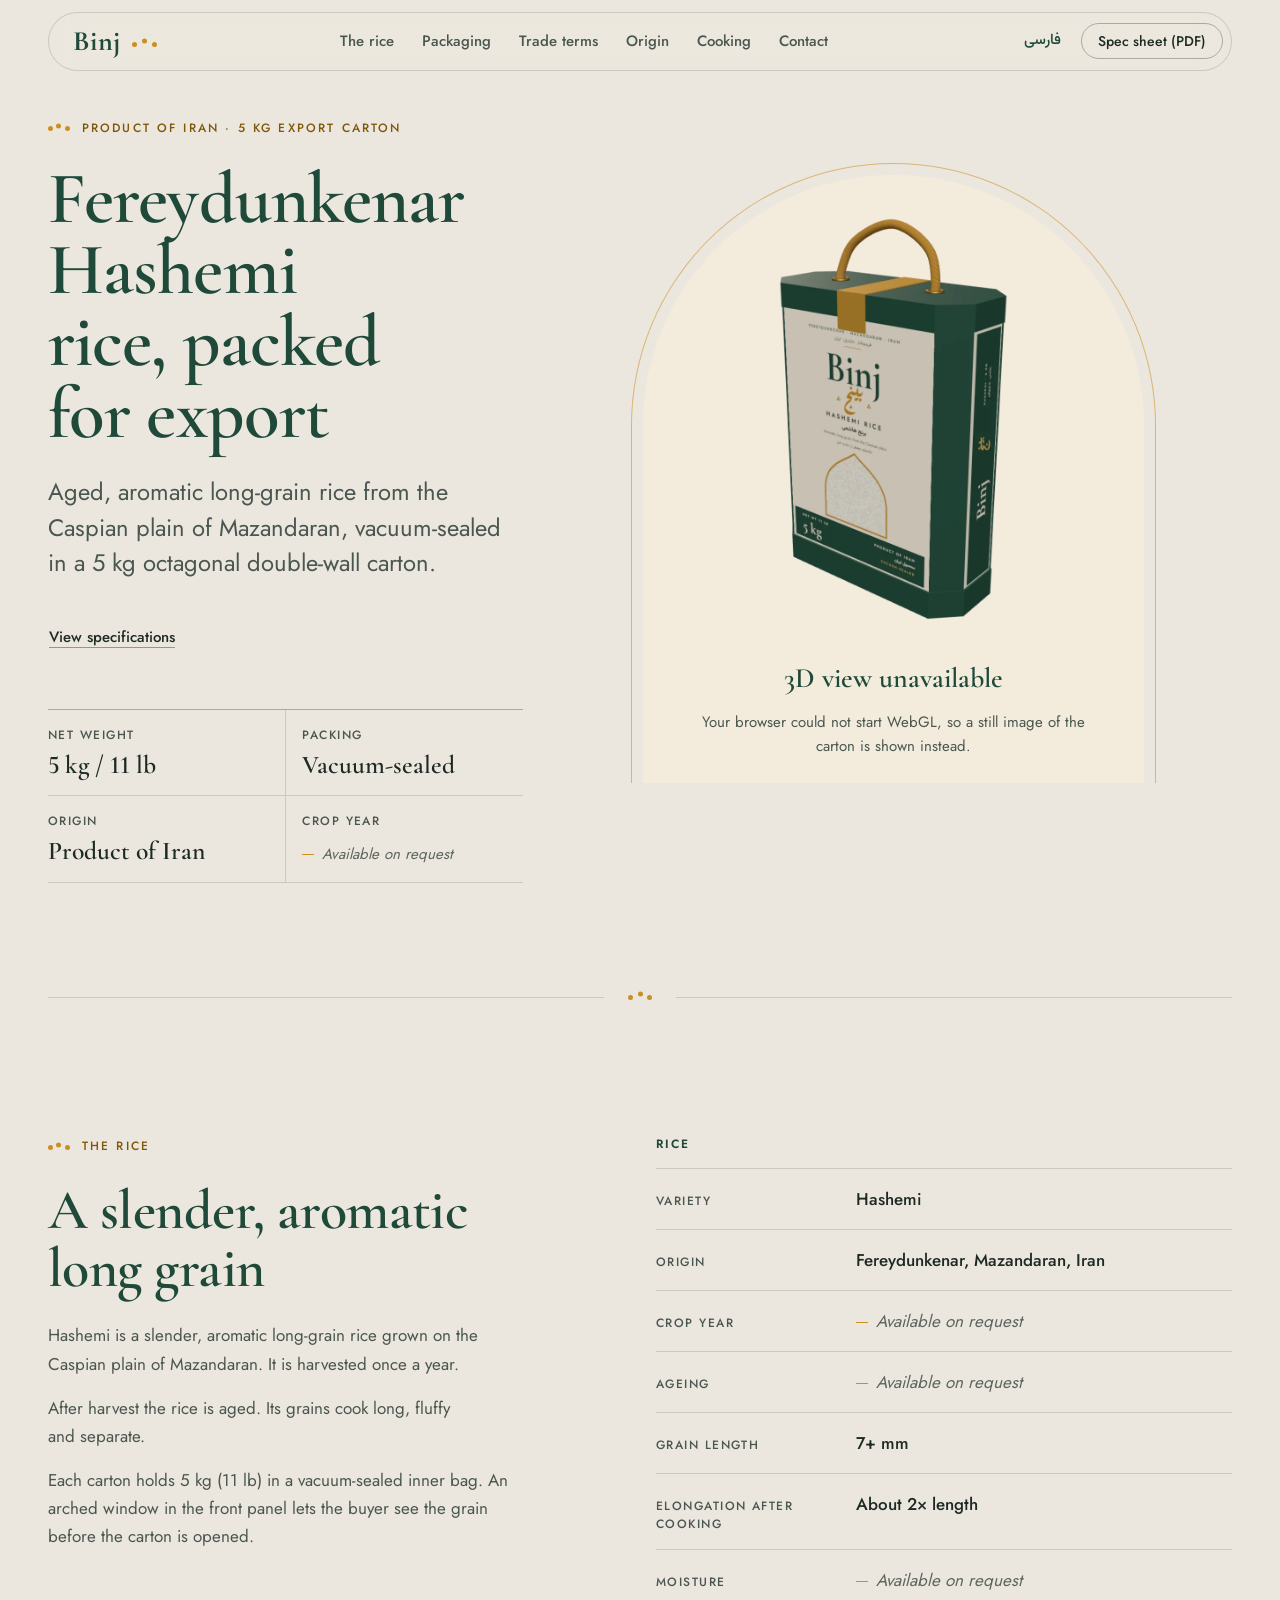
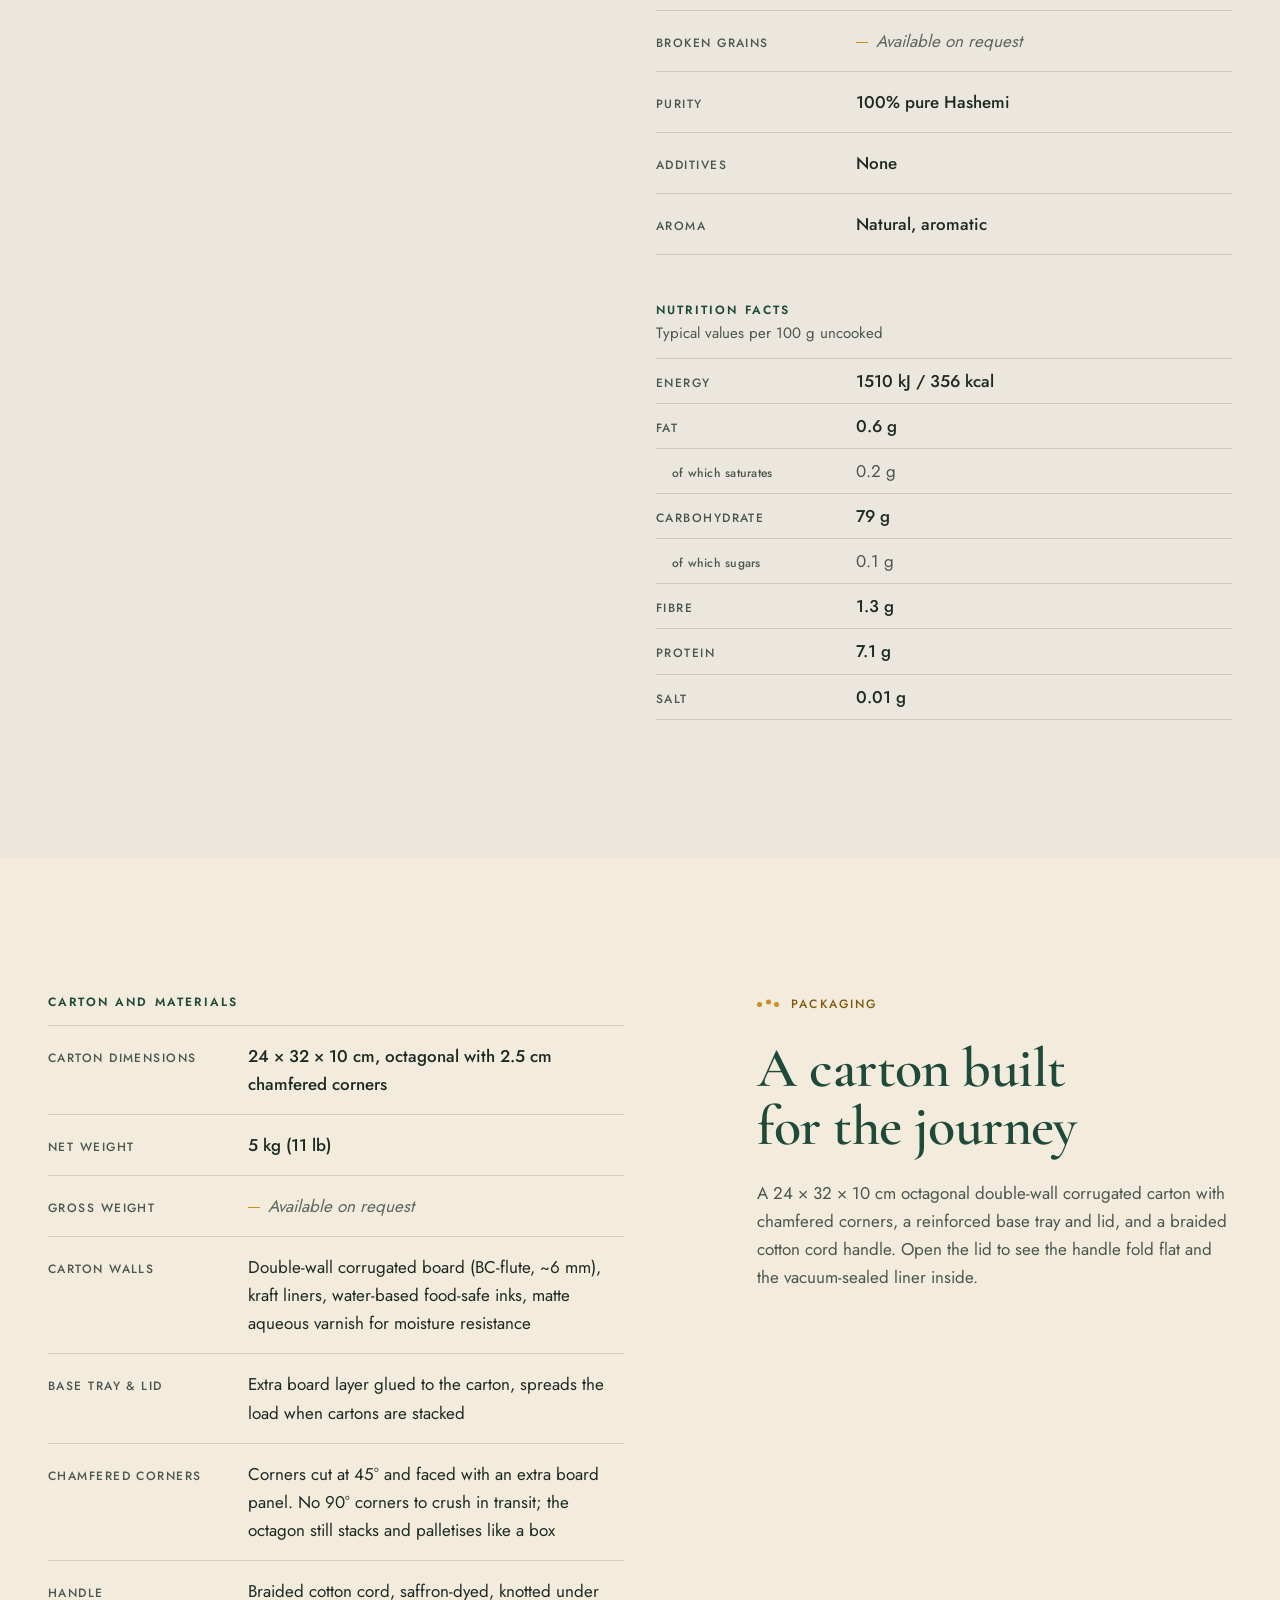
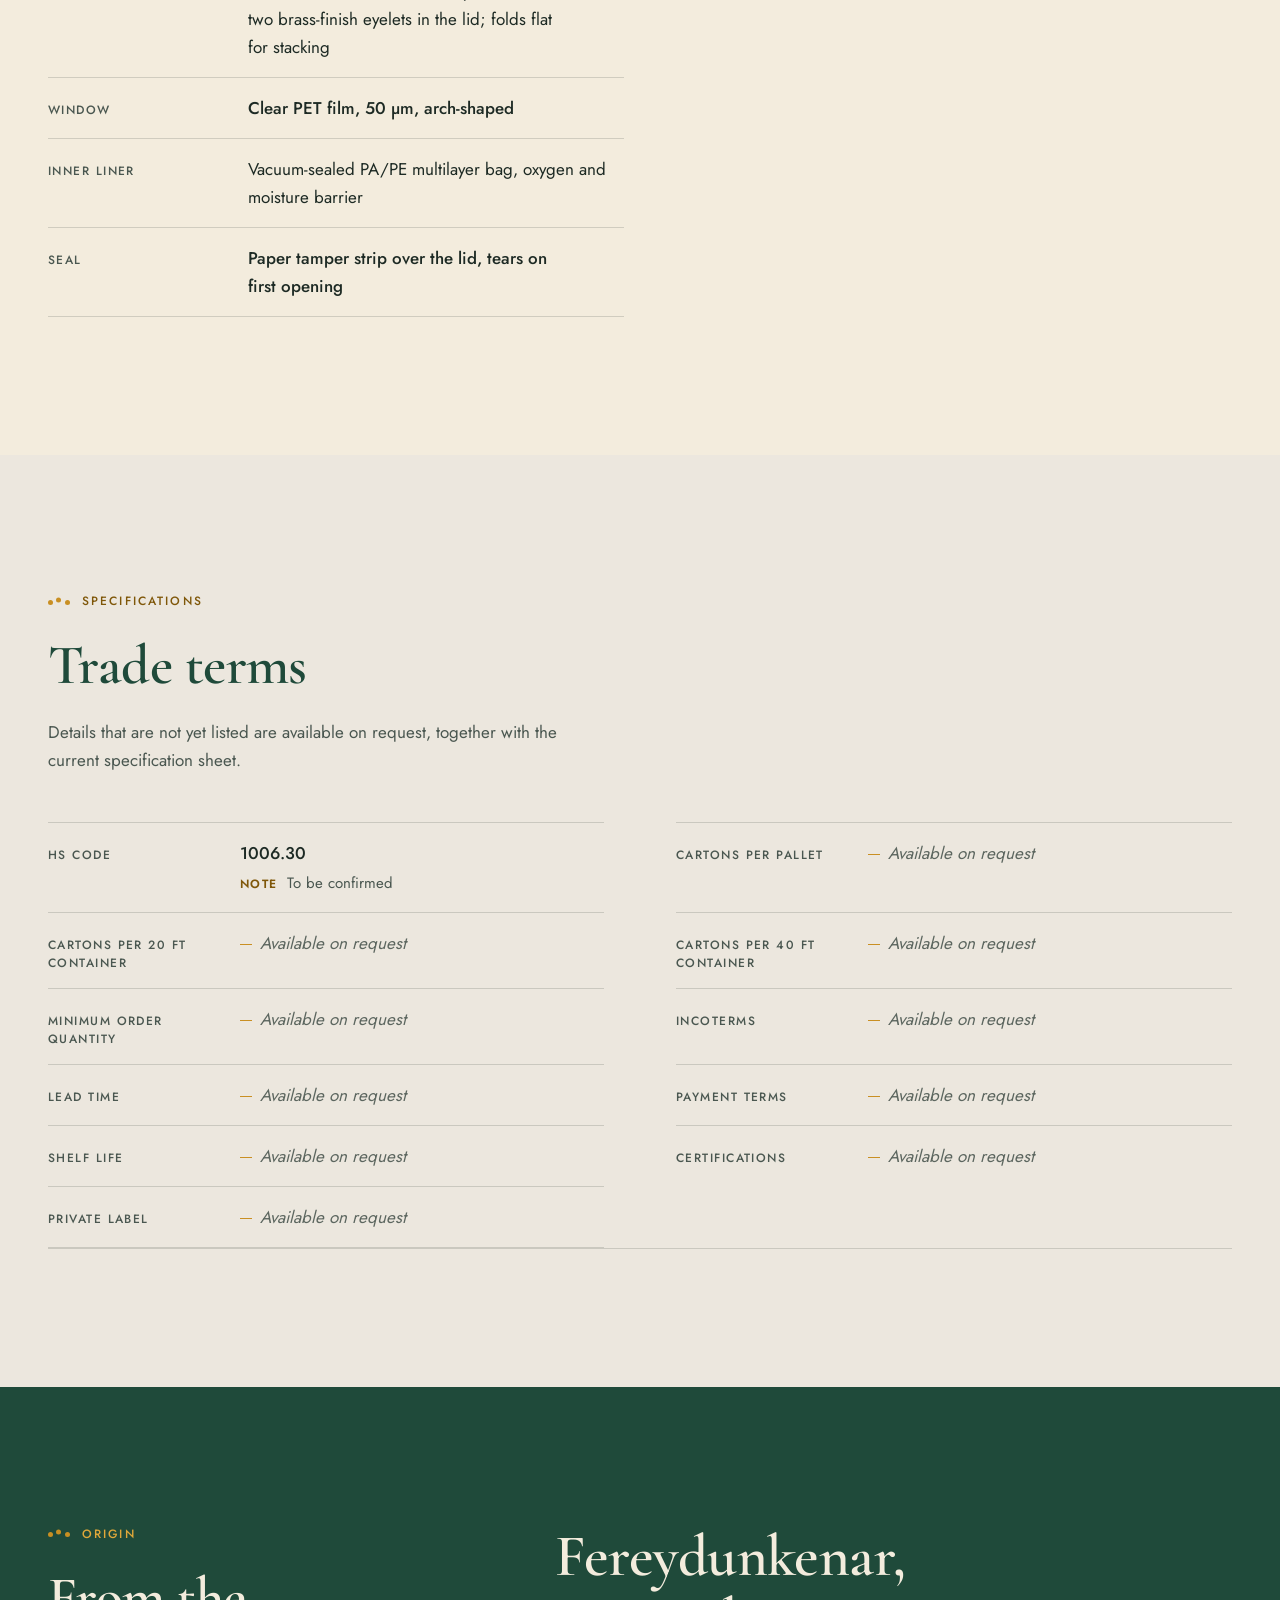
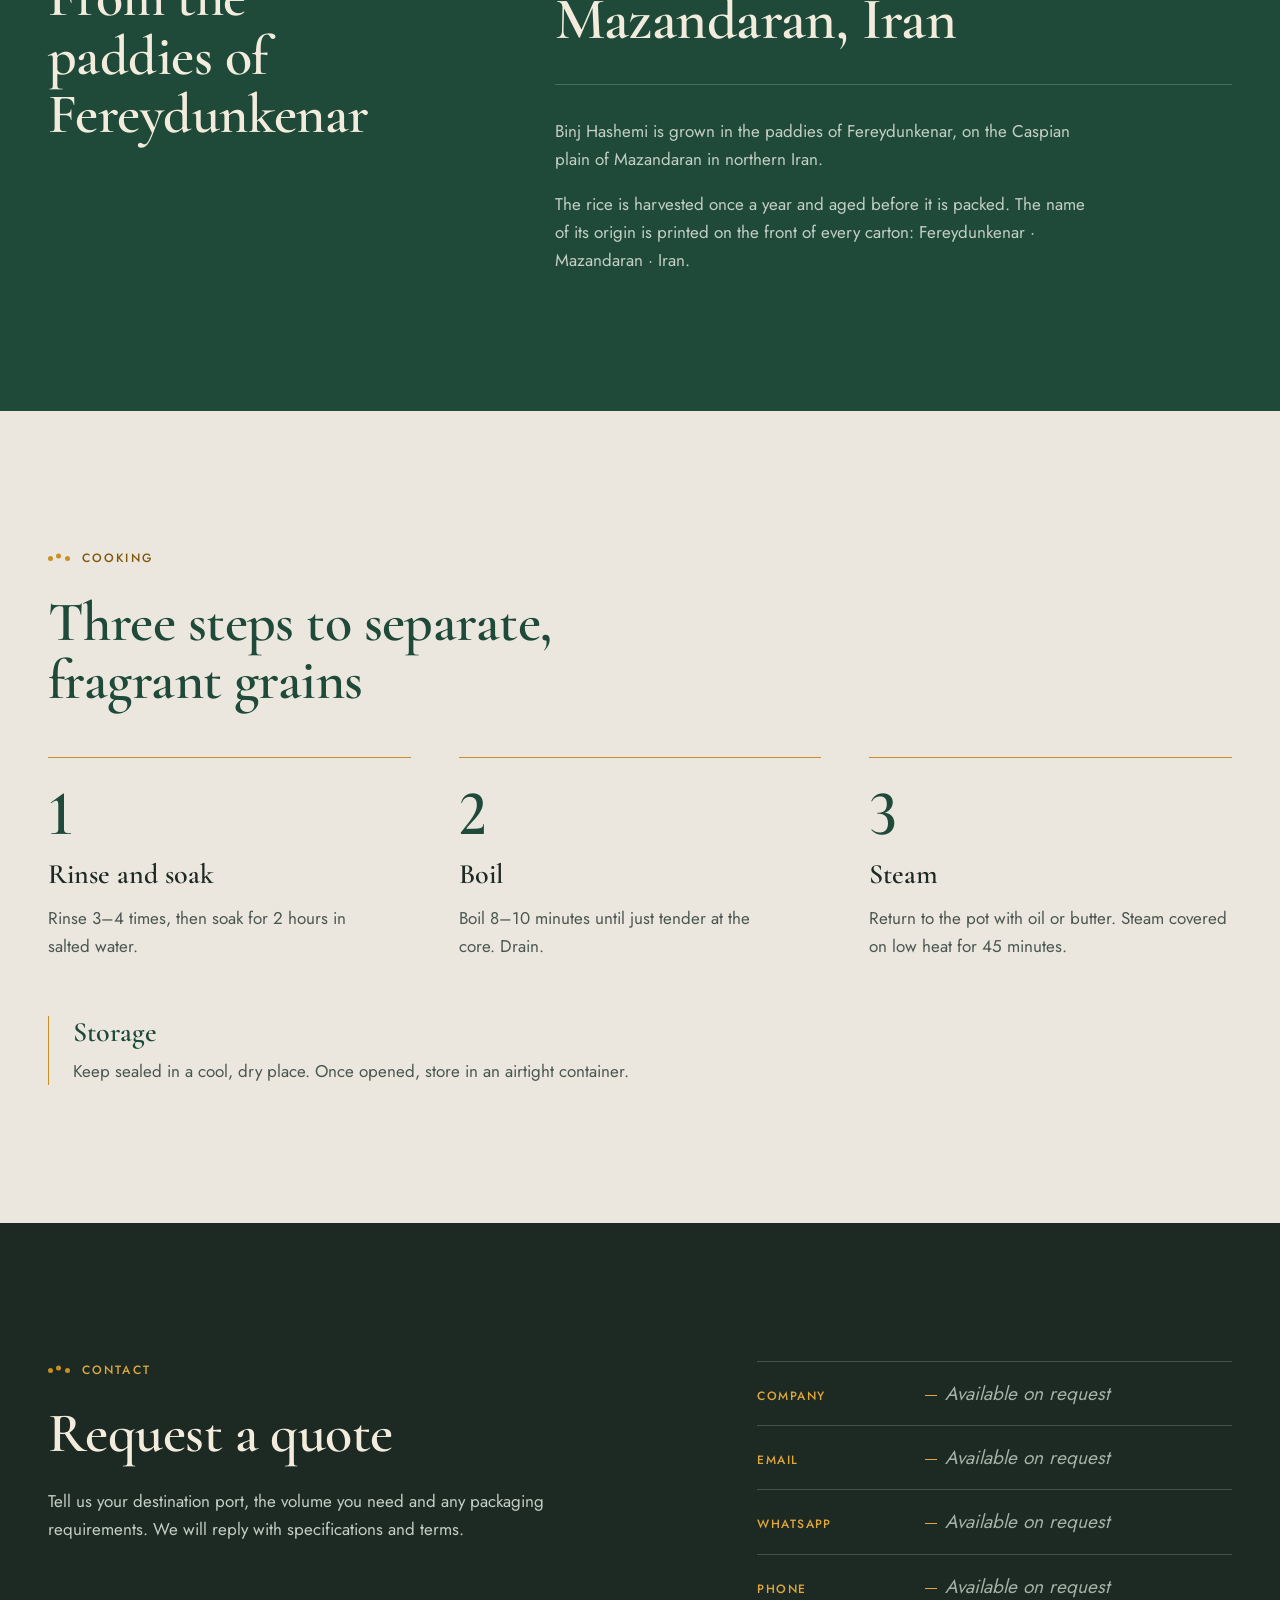
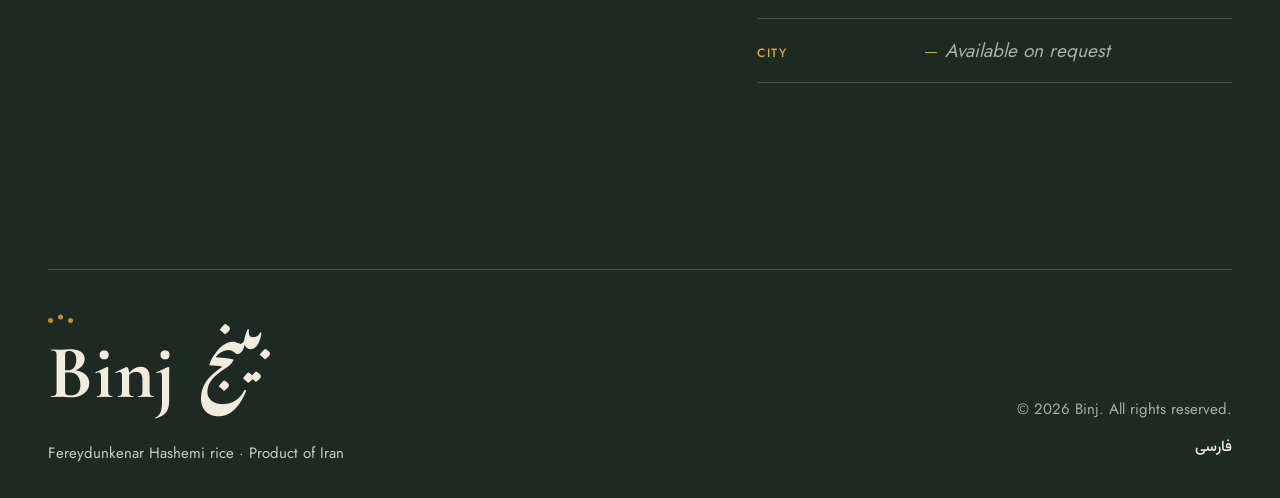
==== commit 87aeaacd: "Switch the 5 kg carton to the v3 packaging design with Nastaliq lettering - binj-box.js: port v3 (ne" ====
--- a/index.html
+++ b/index.html
@@ -3,7 +3,7 @@
 <head>
 <meta charset="utf-8">
 <meta name="viewport" content="width=device-width, initial-scale=1">
-<title>Binj | Fereydunkenar Hashemi Rice, 5 kg Export Carton</title>
+<title>binj</title>
 <meta name="description" content="Aged, aromatic Hashemi long-grain rice from Fereydunkenar, Iran, vacuum-sealed in a 5 kg export carton. Specifications and trade terms for importers.">
 <meta name="theme-color" content="#ece7de">
 <link rel="canonical" href="https://binjrice.github.io/">
--- a/assets/css/fonts.css
+++ b/assets/css/fonts.css
@@ -130,12 +130,12 @@
   unicode-range: U+0000-00FF,U+0131,U+0152-0153,U+02BB-02BC,U+02C6,U+02DA,U+02DC,U+0304,U+0308,U+0329,U+2000-206F,U+20AC,U+2122,U+2191,U+2193,U+2212,U+2215,U+FEFF,U+FFFD;
 }
 
-/* Aref Ruqaa 700 arabic */
+/* Noto Nastaliq Urdu 700 arabic */
 @font-face {
-  font-family: 'Aref Ruqaa';
+  font-family: 'Noto Nastaliq Urdu';
   font-style: normal;
   font-weight: 700;
   font-display: swap;
-  src: url(../vendor/fonts/aref-ruqaa-arabic-700-normal.woff2) format('woff2');
+  src: url(../vendor/fonts/noto-nastaliq-urdu-arabic-700-normal.woff2) format('woff2');
   unicode-range: U+0600-06FF,U+0750-077F,U+0870-088E,U+0890-0891,U+0897-08E1,U+08E3-08FF,U+200C-200E,U+2010-2011,U+204F,U+2E41,U+FB50-FDFF,U+FE70-FE74,U+FE76-FEFC,U+102E0-102FB,U+10E60-10E7E,U+10EC2-10EC4,U+10EFC-10EFF,U+1EE00-1EE03,U+1EE05-1EE1F,U+1EE21-1EE22,U+1EE24,U+1EE27,U+1EE29-1EE32,U+1EE34-1EE37,U+1EE39,U+1EE3B,U+1EE42,U+1EE47,U+1EE49,U+1EE4B,U+1EE4D-1EE4F,U+1EE51-1EE52,U+1EE54,U+1EE57,U+1EE59,U+1EE5B,U+1EE5D,U+1EE5F,U+1EE61-1EE62,U+1EE64,U+1EE67-1EE6A,U+1EE6C-1EE72,U+1EE74-1EE77,U+1EE79-1EE7C,U+1EE7E,U+1EE80-1EE89,U+1EE8B-1EE9B,U+1EEA1-1EEA3,U+1EEA5-1EEA9,U+1EEAB-1EEBB,U+1EEF0-1EEF1;
 }
--- a/assets/css/site.css
+++ b/assets/css/site.css
@@ -30,7 +30,7 @@
   --font-display: "Cormorant Garamond", "Iowan Old Style", "Palatino Linotype", Georgia, serif;
   --font-ui: "Jost", "Segoe UI", system-ui, sans-serif;
   --font-fa: "Vazirmatn", "Segoe UI", Tahoma, system-ui, sans-serif;
-  --font-brand-fa: "Aref Ruqaa", "Vazirmatn", serif;
+  --font-brand-fa: "Noto Nastaliq Urdu", "Vazirmatn", serif;
   --display-weight: 600;
   --eyebrow-track: 0.18em;
   --label-track: 0.12em;
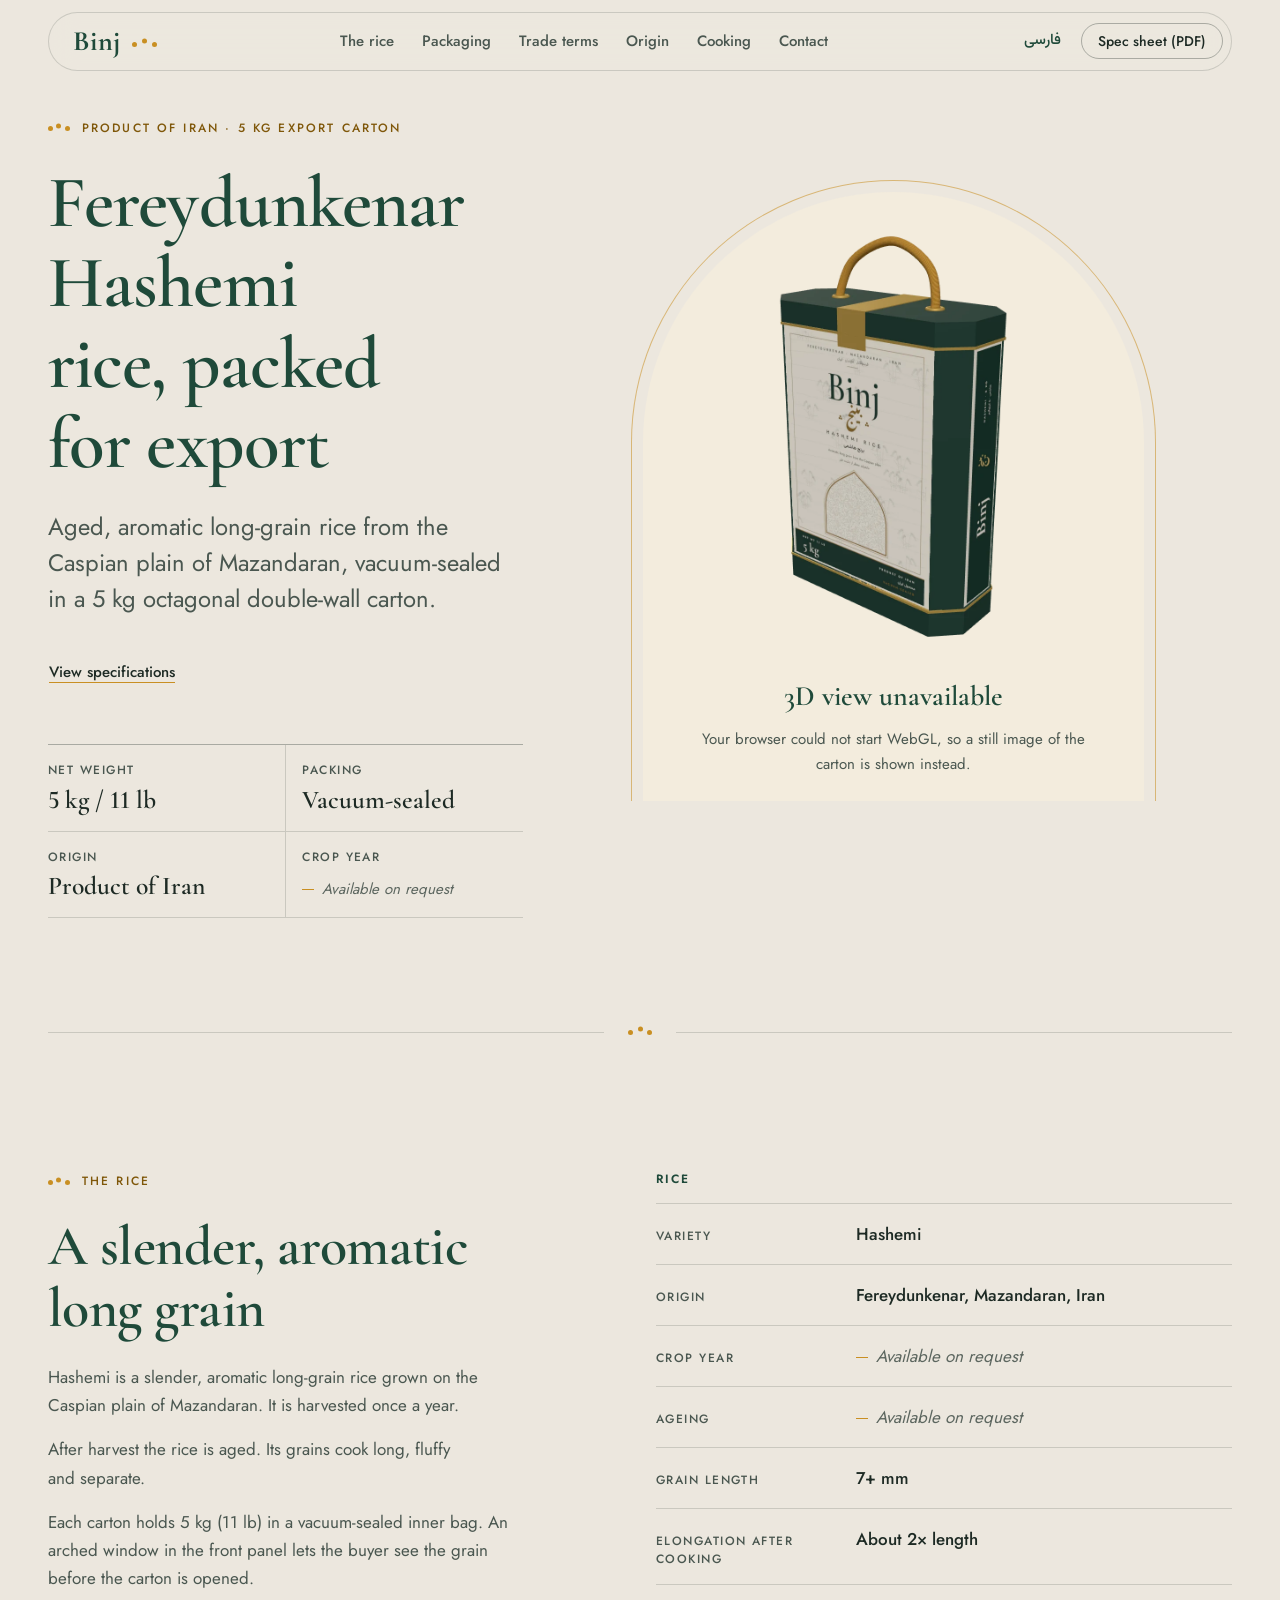
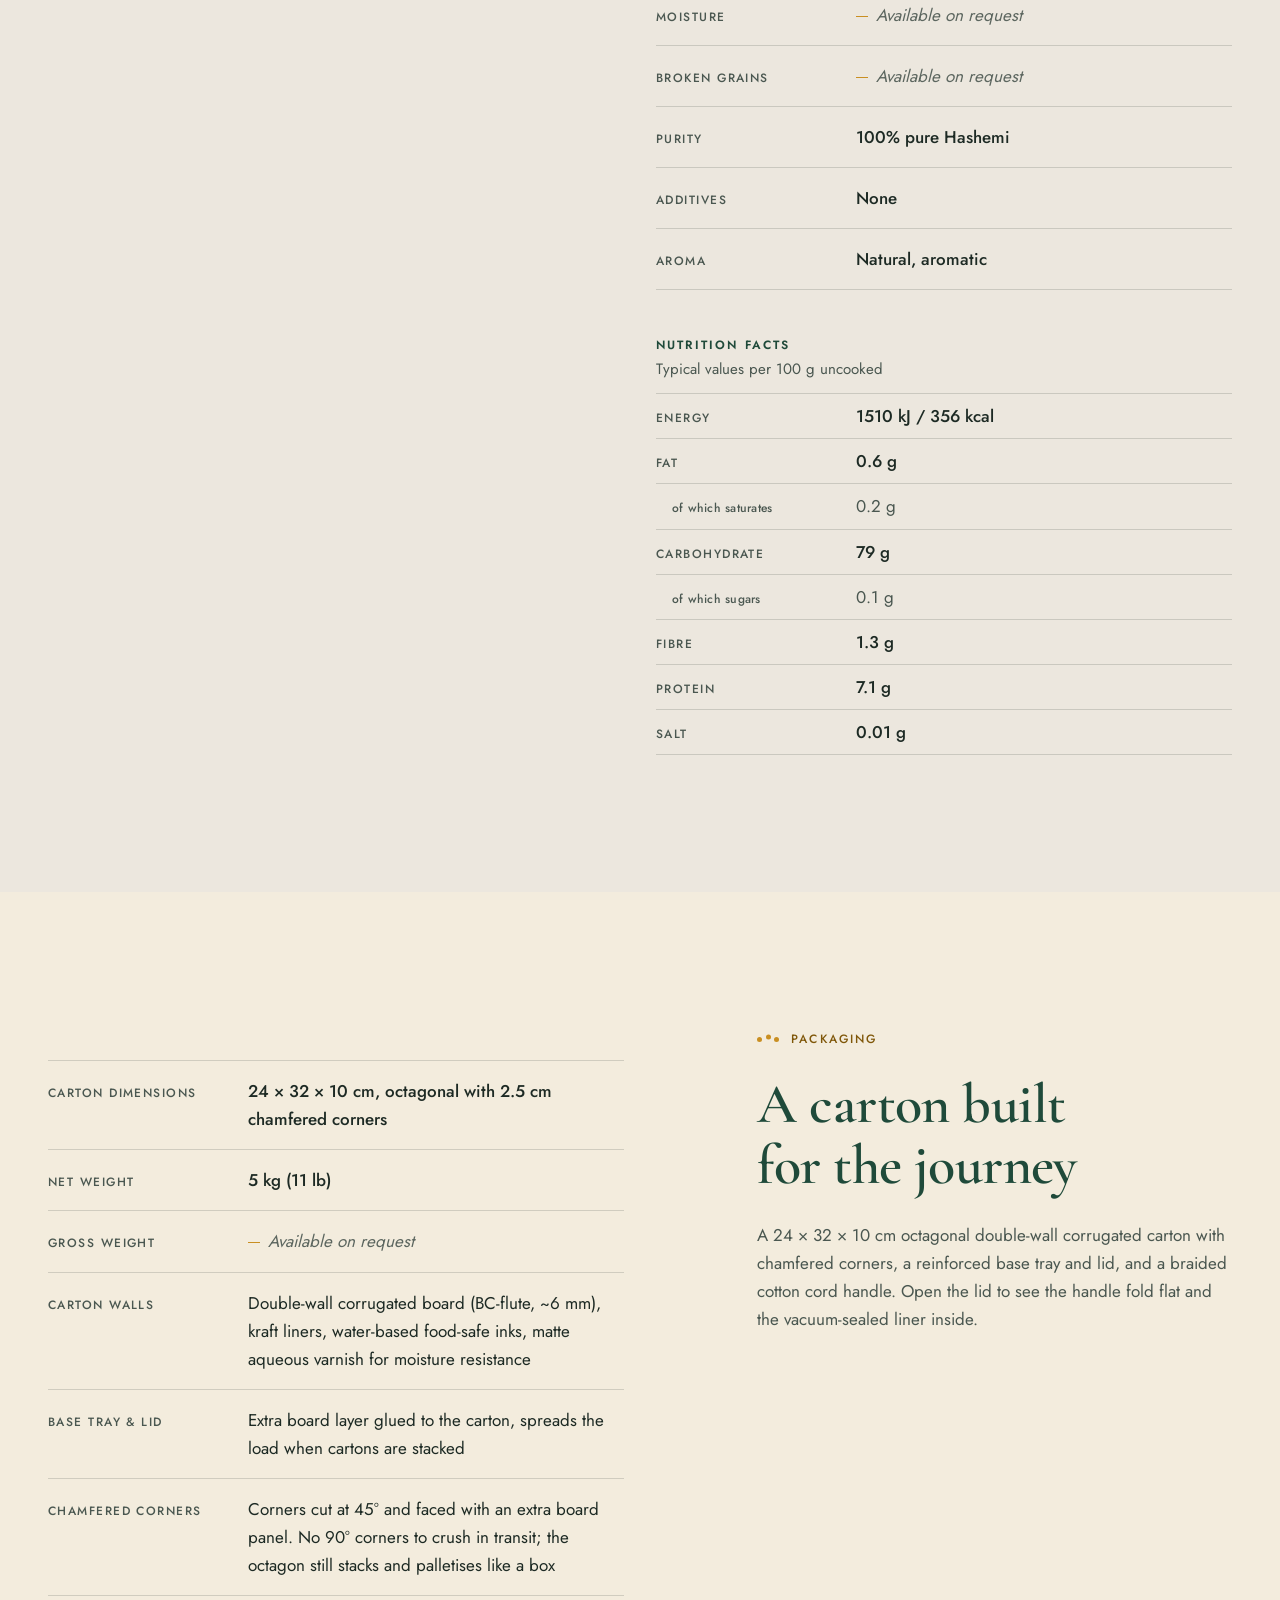
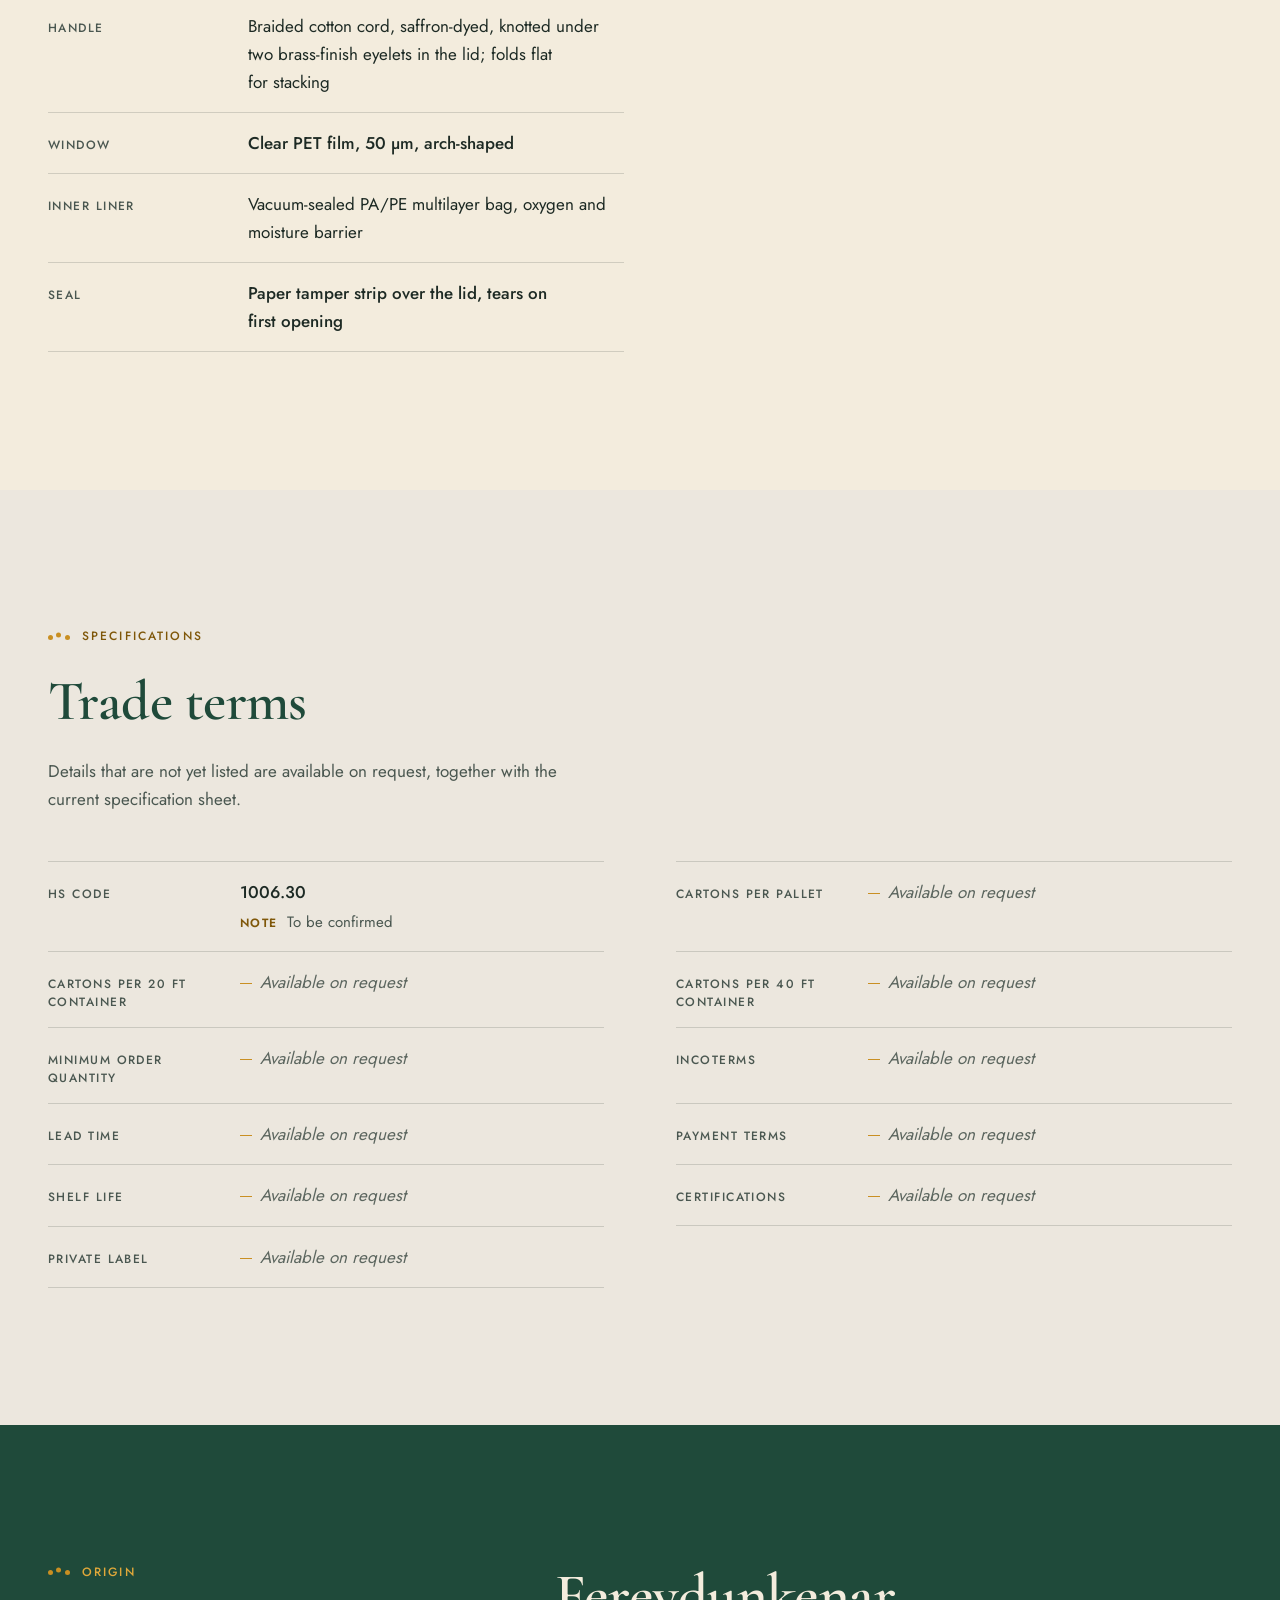
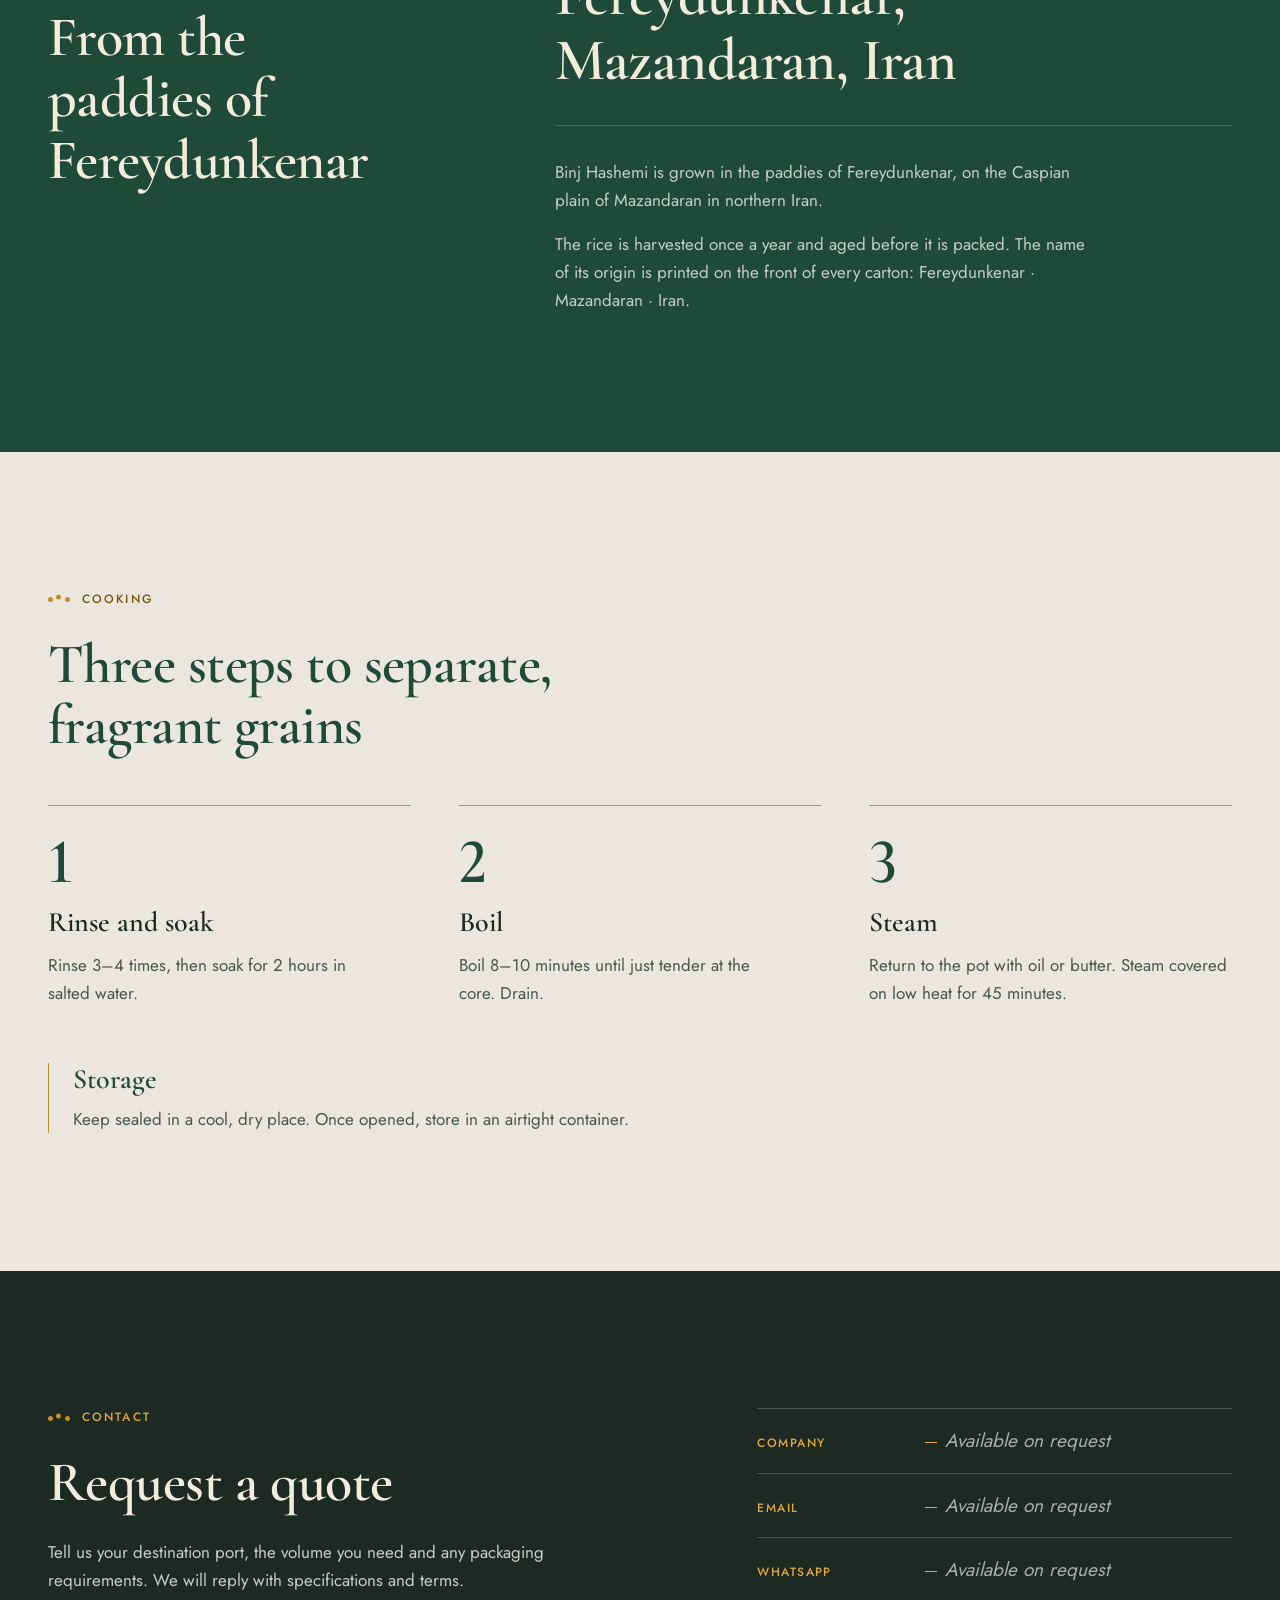
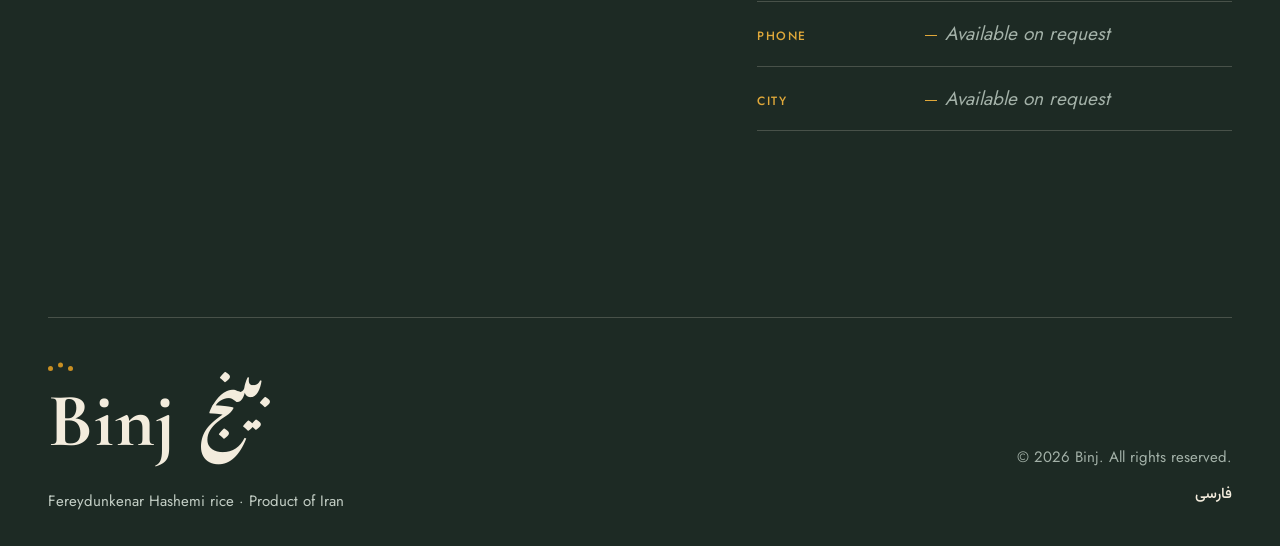
==== commit 08bd8677: "Fix hero line collisions and the lid toggle; tab title "Binj" - h1/h2 (and the origin place name) li" ====
--- a/index.html
+++ b/index.html
@@ -3,7 +3,7 @@
 <head>
 <meta charset="utf-8">
 <meta name="viewport" content="width=device-width, initial-scale=1">
-<title>binj</title>
+<title>Binj</title>
 <meta name="description" content="Aged, aromatic Hashemi long-grain rice from Fereydunkenar, Iran, vacuum-sealed in a 5 kg export carton. Specifications and trade terms for importers.">
 <meta name="theme-color" content="#ece7de">
 <link rel="canonical" href="https://binjrice.github.io/">
@@ -115,11 +115,11 @@
           <p class="stage__fallback-text">Your browser could not start WebGL, so a still image of the carton is shown instead.</p>
         </div>
         <div class="stage__bar">
-          <button class="btn btn--ghost btn--lid" type="button" id="lid-toggle" aria-pressed="false" disabled
+          <button class="btn btn--ghost btn--lid" type="button" id="lid-toggle" data-open="false" disabled
                   data-label-open="Open lid" data-label-close="Close lid">
             <span class="btn__label">Open lid</span>
             <span class="btn__icon" aria-hidden="true">
-              <svg viewBox="0 0 16 16" width="14" height="14" fill="none" stroke="currentColor" stroke-width="1.25" stroke-linecap="round" stroke-linejoin="round"><path d="M3.5 6.25 8 10.75l4.5-4.5"/></svg>
+              <svg viewBox="0 0 16 16" width="14" height="14" fill="none" stroke="currentColor" stroke-width="1.25" stroke-linecap="round" stroke-linejoin="round"><path d="M3.5 10.25 8 5.75l4.5 4.5"/></svg>
             </span>
           </button>
           <p class="stage__hint">
--- a/assets/css/site.css
+++ b/assets/css/site.css
@@ -428,6 +428,12 @@
     display: none;
   }
 
+  /* Phone-sized tap targets for the header links and the footer language link. */
+  .wordmark,
+  .lang-link {
+    min-height: 2.75rem;
+  }
+
   .site-nav {
     position: absolute;
     inset-block-start: calc(100% + var(--s-2));
@@ -501,6 +507,7 @@
 
   .site-nav .nav-print {
     display: inline-flex;
+    min-height: 2.75rem;
     margin-block-start: var(--s-5);
   }
 
@@ -570,6 +577,7 @@
 }
 
 .btn:has(.btn__icon) {
+  padding-block: 0.4rem;
   padding-inline-end: 0.4rem;
 }
 
@@ -669,7 +677,7 @@
   }
 }
 
-/* Lid toggle: the chevron turns over when the lid is open. */
+/* Lid toggle: the chevron points up to lift the lid and turns over once it is open. */
 .btn--lid {
   --btn-bg: rgba(243, 236, 221, 0.86);
   --btn-bd: var(--rule-strong);
@@ -679,26 +687,26 @@
   transition: transform 0.6s var(--ease);
 }
 
-.btn--lid[aria-pressed="true"] {
+.btn--lid[data-open="true"] {
   --btn-bg: var(--green);
   --btn-fg: var(--cream);
   --btn-bd: var(--green);
 }
 
-/* Beats the generic ghost hover (0,3,0) so the pressed lid never turns pale. */
+/* Beats the generic ghost hover (0,3,0) so the open lid never turns pale. */
 @media (hover: hover) {
-  .btn--lid[aria-pressed="true"]:hover:not(:disabled) {
+  .btn--lid[data-open="true"]:hover:not(:disabled) {
     --btn-bg: var(--green-deep);
     --btn-fg: var(--cream);
     --btn-bd: var(--green-deep);
   }
 }
 
-.btn--lid[aria-pressed="true"] .btn__icon {
+.btn--lid[data-open="true"] .btn__icon {
   background: rgba(243, 236, 221, 0.16);
 }
 
-.btn--lid[aria-pressed="true"] .btn__icon svg {
+.btn--lid[data-open="true"] .btn__icon svg {
   transform: rotate(180deg);
 }
 
@@ -706,7 +714,7 @@
   transform: none;
 }
 
-:root[dir="rtl"] .btn--lid[aria-pressed="true"] .btn__icon svg {
+:root[dir="rtl"] .btn--lid[data-open="true"] .btn__icon svg {
   transform: rotate(180deg);
 }
 
@@ -737,14 +745,14 @@
 
 h1 {
   font-size: var(--fs-display);
-  line-height: 0.98;
+  line-height: 1.1;
   letter-spacing: -0.012em;
   color: var(--green);
 }
 
 h2 {
   font-size: var(--fs-h2);
-  line-height: 1.04;
+  line-height: 1.1;
   letter-spacing: -0.01em;
   color: var(--green);
 }
@@ -1347,14 +1355,15 @@
     display: grid;
     grid-template-columns: repeat(2, minmax(0, 1fr));
     column-gap: var(--s-8);
+    border-block-end: 0;
   }
 
   .specs--cols .spec-row {
     grid-template-columns: minmax(8rem, 10.5rem) minmax(0, 1fr);
   }
 
-  .specs--cols .spec-row:nth-last-child(-n + 2):nth-child(odd),
-  .specs--cols .spec-row:last-child {
+  /* Each column closes with its own rule, whichever column ends first. */
+  .specs--cols .spec-row:nth-last-child(-n + 2) {
     border-block-end: 1px solid var(--rule);
   }
 }
@@ -1375,7 +1384,7 @@
   font-family: var(--font-display);
   font-size: clamp(2rem, 1.3rem + 3vw, 3.75rem);
   font-weight: var(--display-weight);
-  line-height: 1.08;
+  line-height: 1.1;
   letter-spacing: -0.01em;
   color: var(--cream);
   text-wrap: balance;
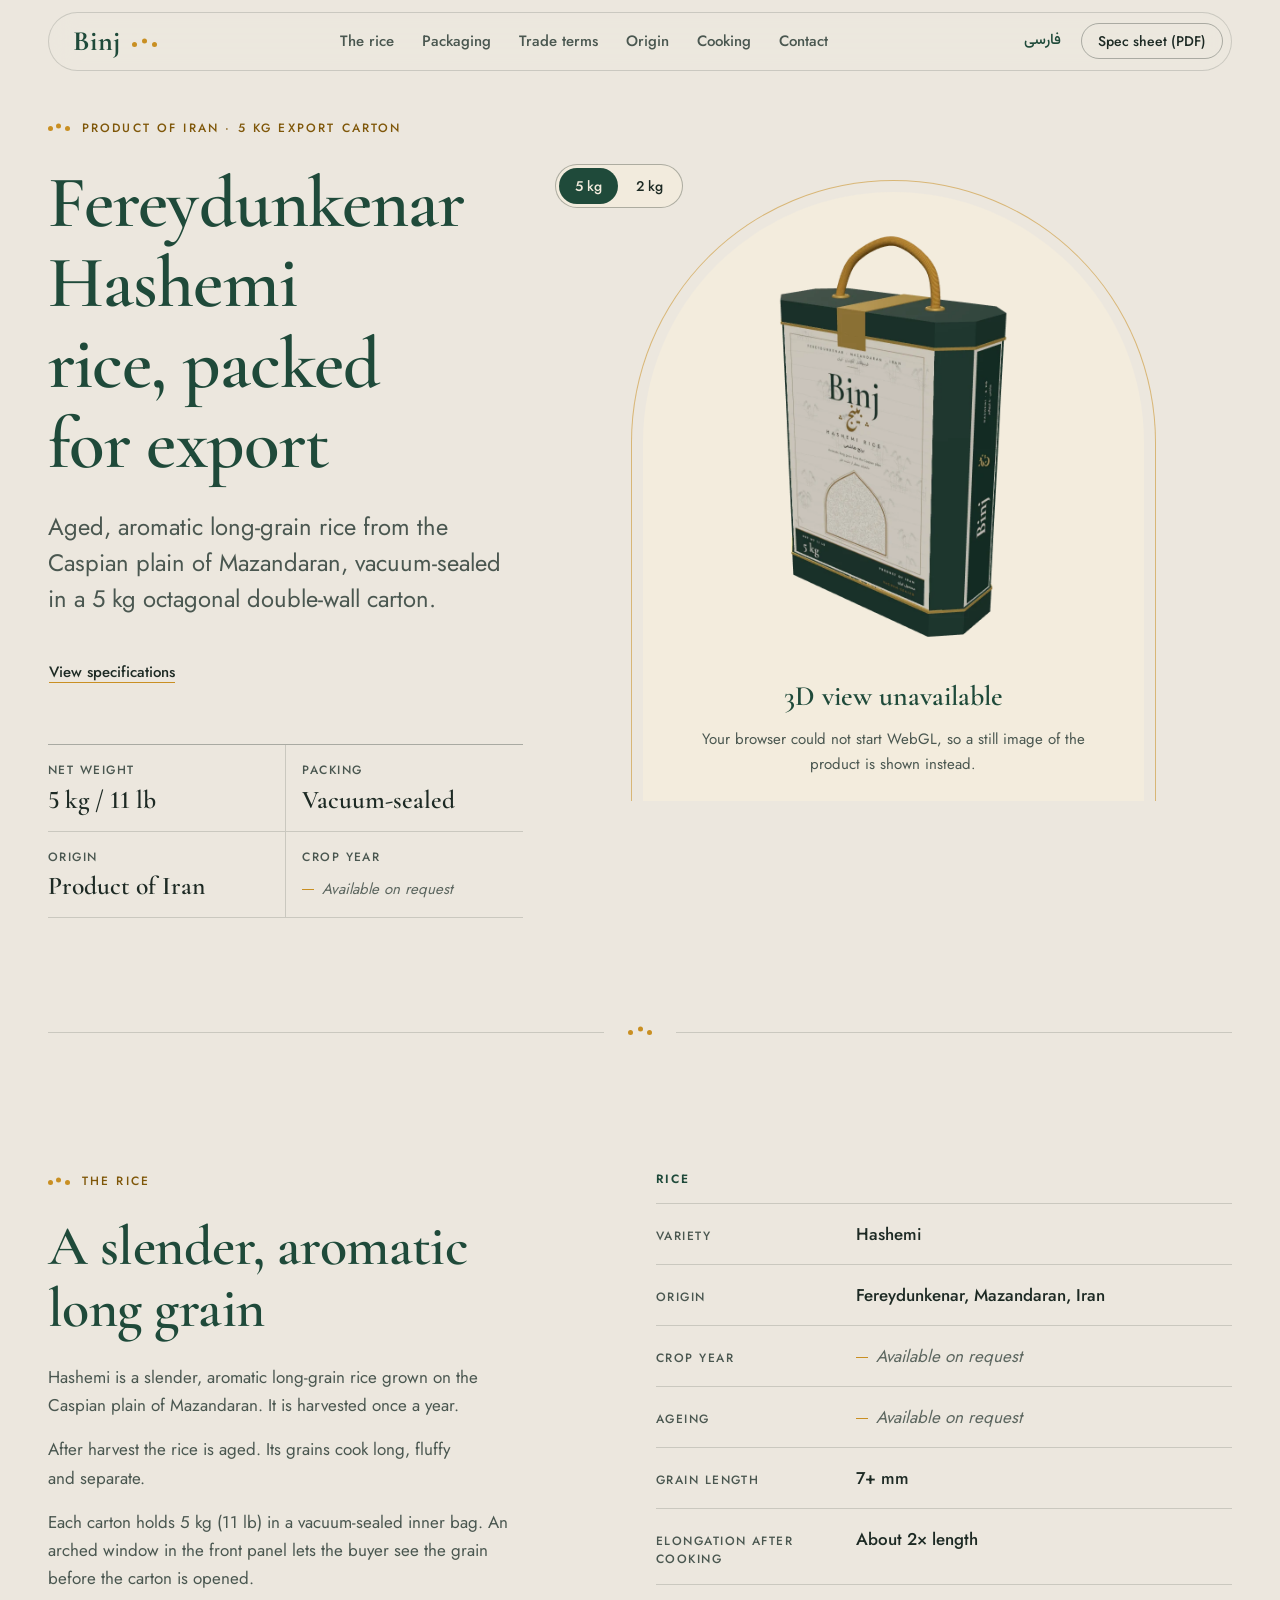
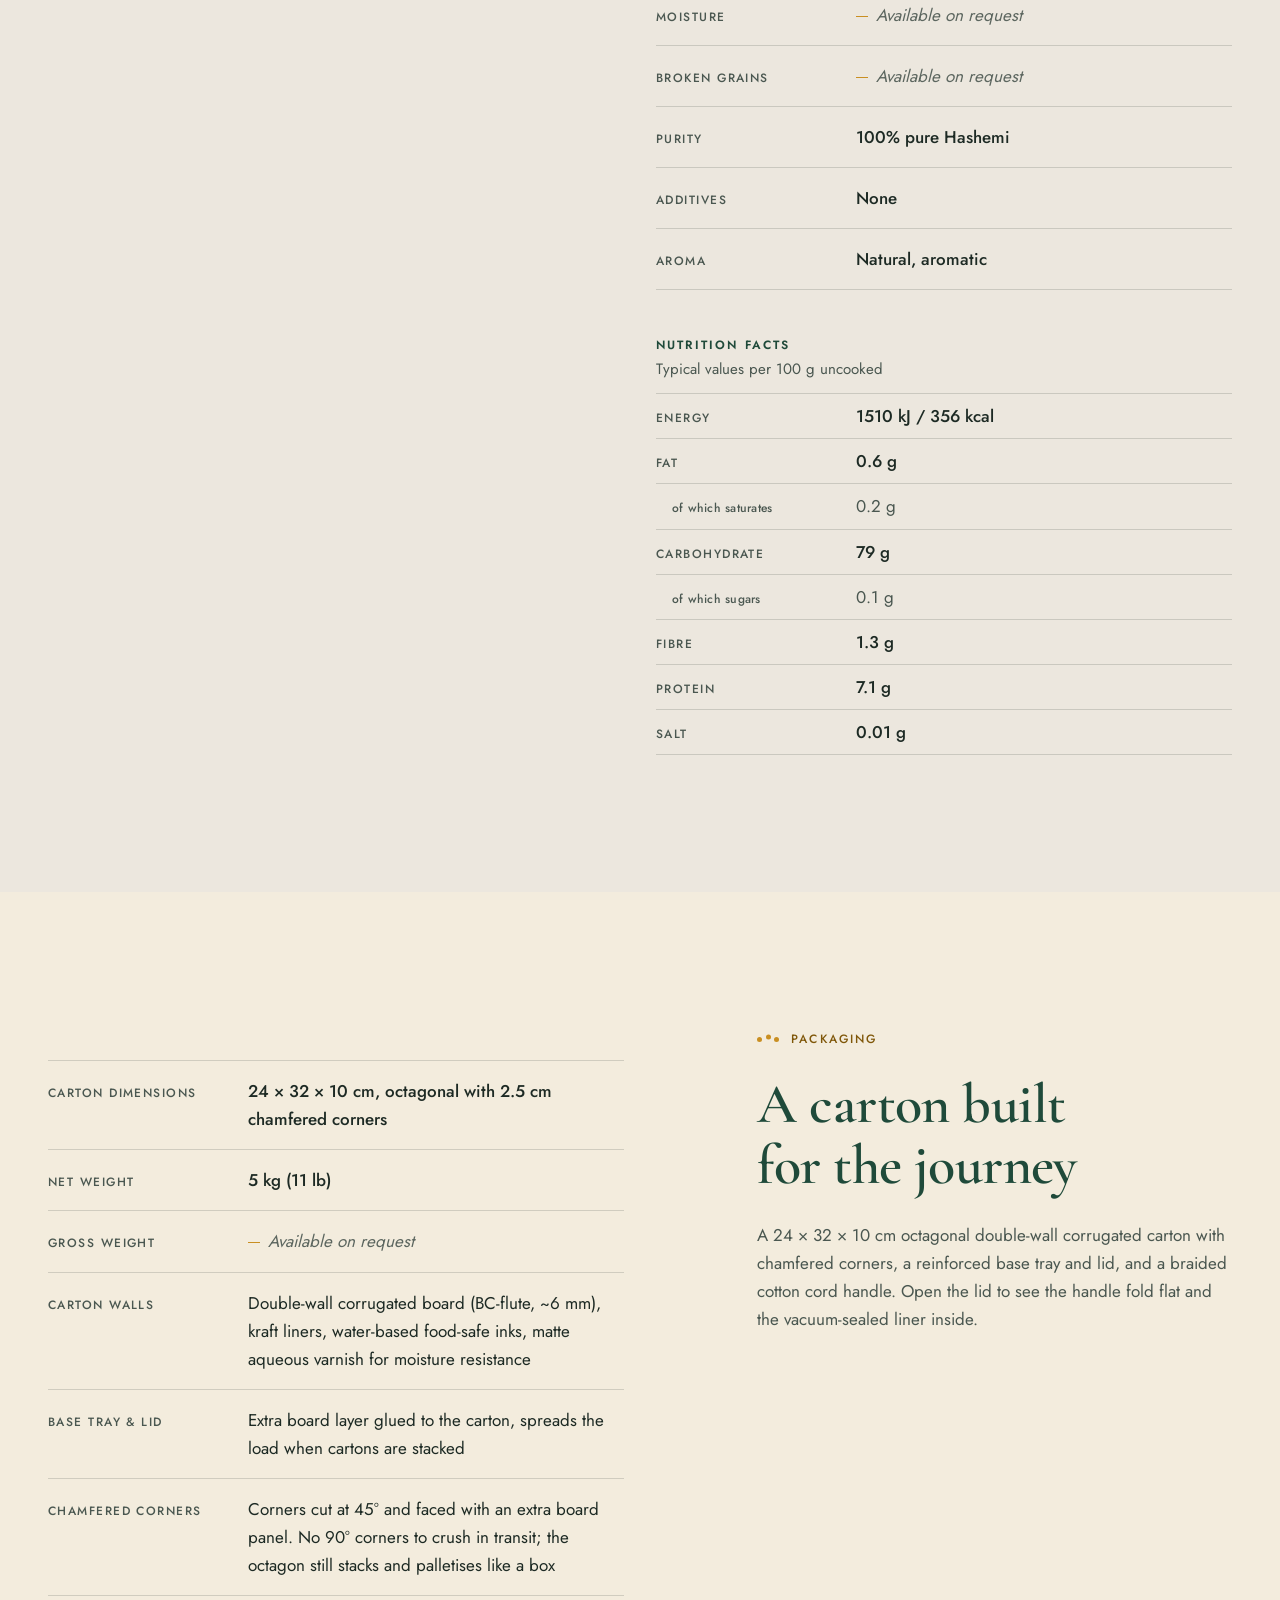
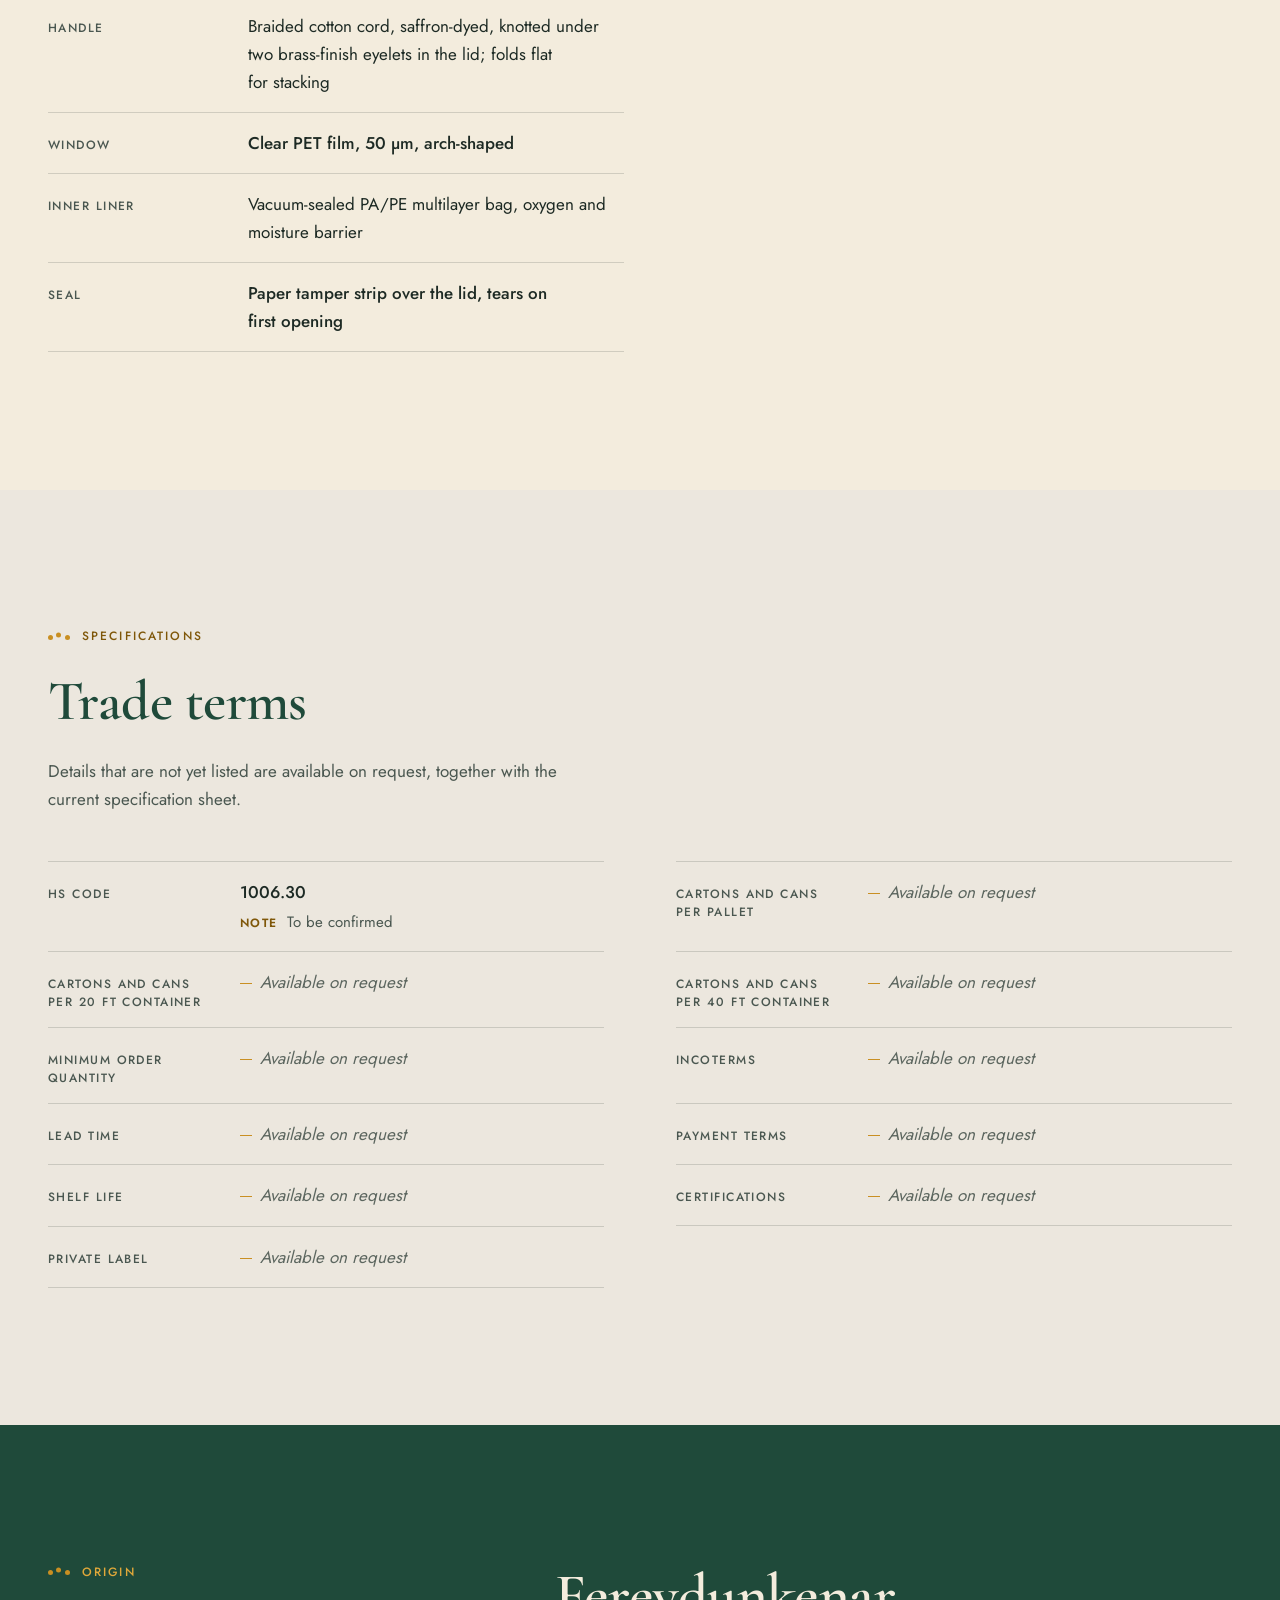
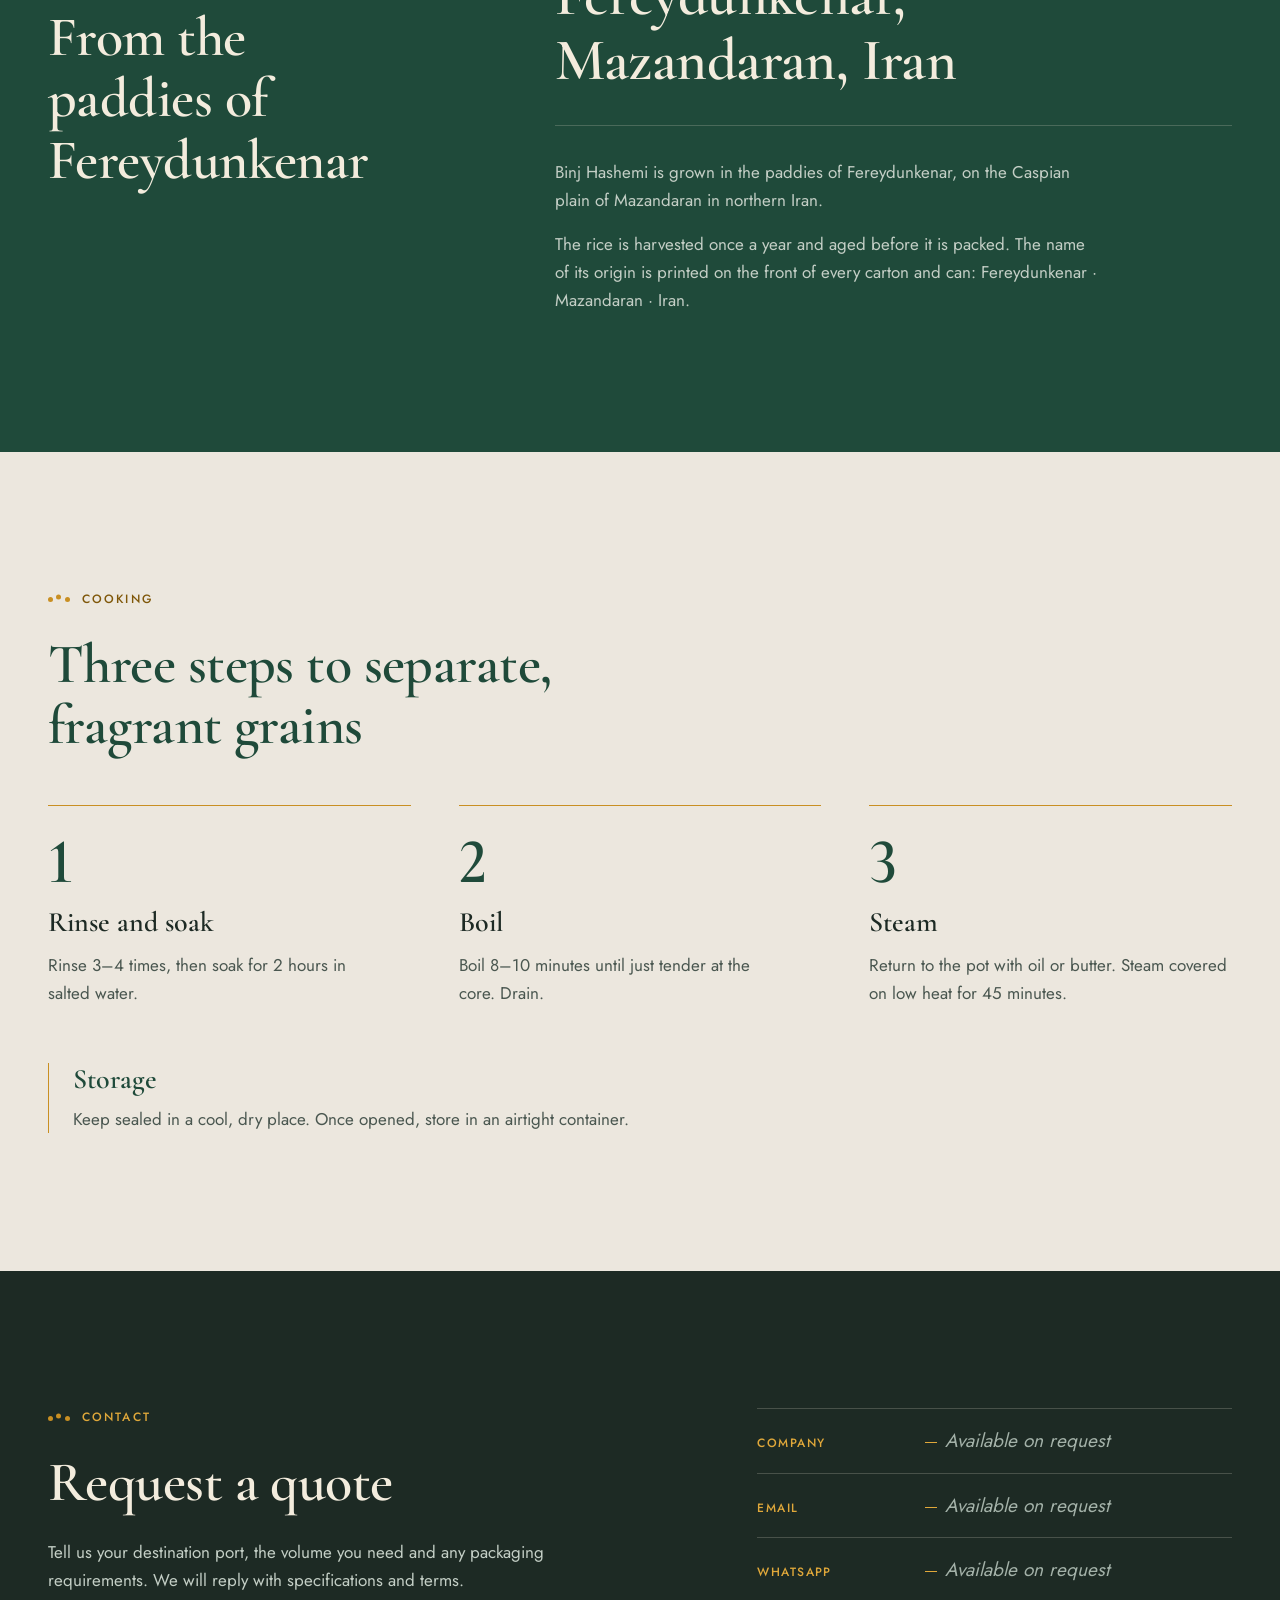
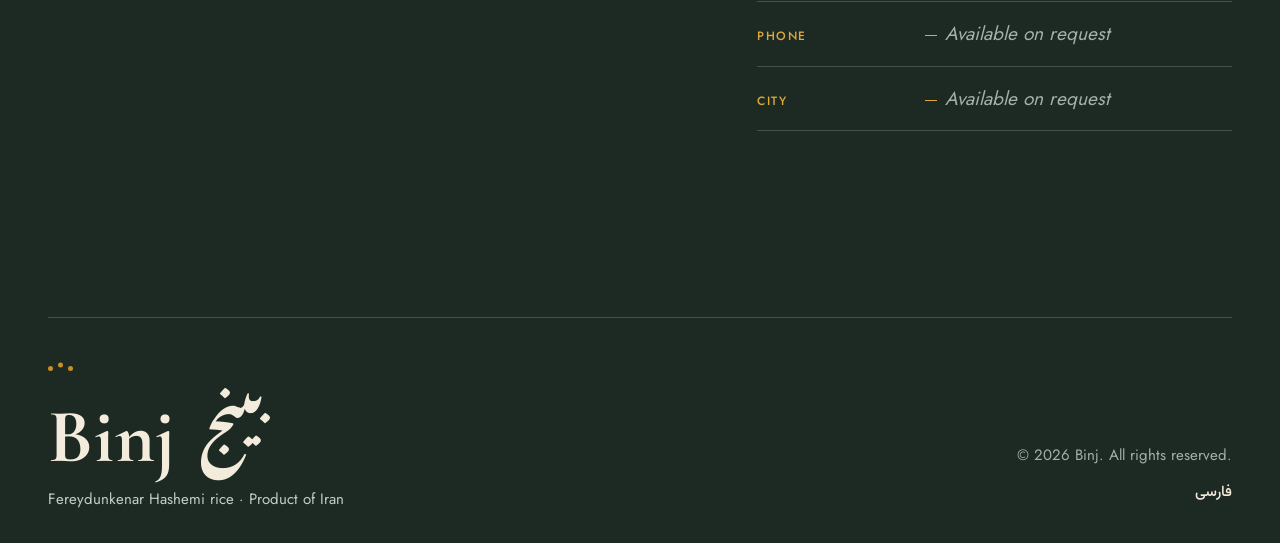
==== commit 471bfb99: "Add a 5 kg / 2 kg pack switch to the site - Hero stage: a "Pack size" radio group (EN/FA, roving tab" ====
--- a/index.html
+++ b/index.html
@@ -1,10 +1,10 @@
 <!doctype html>
-<html lang="en" dir="ltr">
+<html lang="en" dir="ltr" data-pack="5kg">
 <head>
 <meta charset="utf-8">
 <meta name="viewport" content="width=device-width, initial-scale=1">
 <title>Binj</title>
-<meta name="description" content="Aged, aromatic Hashemi long-grain rice from Fereydunkenar, Iran, vacuum-sealed in a 5 kg export carton. Specifications and trade terms for importers.">
+<meta name="description" content="Aged, aromatic Hashemi rice from Fereydunkenar, Iran, vacuum-sealed in a 5 kg export carton or a 2 kg can. Specifications and trade terms for importers.">
 <meta name="theme-color" content="#ece7de">
 <link rel="canonical" href="https://binjrice.github.io/">
 <link rel="alternate" hreflang="en" href="https://binjrice.github.io/">
@@ -12,8 +12,8 @@
 <link rel="alternate" hreflang="x-default" href="https://binjrice.github.io/">
 <meta property="og:type" content="website">
 <meta property="og:site_name" content="Binj">
-<meta property="og:title" content="Binj | Fereydunkenar Hashemi Rice, 5 kg Export Carton">
-<meta property="og:description" content="Aged, aromatic Hashemi long-grain rice from Fereydunkenar, Iran, vacuum-sealed in a 5 kg export carton. Specifications and trade terms for importers.">
+<meta property="og:title" content="Binj | Fereydunkenar Hashemi Rice, 5 kg Carton and 2 kg Can">
+<meta property="og:description" content="Aged, aromatic Hashemi rice from Fereydunkenar, Iran, vacuum-sealed in a 5 kg export carton or a 2 kg can. Specifications and trade terms for importers.">
 <meta property="og:locale" content="en_US">
 <meta property="og:locale:alternate" content="fa_IR">
 <meta property="og:url" content="https://binjrice.github.io/">
@@ -21,8 +21,8 @@
 <meta property="og:image:alt" content="Binj 5 kg Hashemi rice octagonal export carton">
 <meta name="twitter:image" content="https://binjrice.github.io/assets/img/og.jpg">
 <meta name="twitter:card" content="summary_large_image">
-<meta name="twitter:title" content="Binj | Fereydunkenar Hashemi Rice, 5 kg Export Carton">
-<meta name="twitter:description" content="Aged, aromatic Hashemi long-grain rice from Fereydunkenar, Iran, vacuum-sealed in a 5 kg export carton. Specifications and trade terms for importers.">
+<meta name="twitter:title" content="Binj | Fereydunkenar Hashemi Rice, 5 kg Carton and 2 kg Can">
+<meta name="twitter:description" content="Aged, aromatic Hashemi rice from Fereydunkenar, Iran, vacuum-sealed in a 5 kg export carton or a 2 kg can. Specifications and trade terms for importers.">
 <link rel="icon" href="./favicon.svg" type="image/svg+xml">
 <link rel="preload" href="./assets/vendor/fonts/cormorant-garamond-latin-600-normal.woff2" as="font" type="font/woff2" crossorigin>
 <link rel="preload" href="./assets/vendor/fonts/jost-latin-400-normal.woff2" as="font" type="font/woff2" crossorigin>
@@ -33,6 +33,8 @@
     var root = document.documentElement;
     root.classList.add('js');
     if (/[?&]poster\b/.test(location.search)) root.classList.add('is-poster');
+    // ?size=2kg opens on the 2 kg can; anything else keeps the 5 kg carton.
+    if (/[?&]size=2kg\b/i.test(location.search)) root.setAttribute('data-pack', '2kg');
     // If the main script never starts, do not leave reveal-on-scroll content hidden.
     setTimeout(function () {
       if (!root.classList.contains('reveal-ready')) root.classList.add('reveal-all');
@@ -42,7 +44,7 @@
 <script type="importmap">{"imports":{"three":"./assets/vendor/three/three.module.min.js","three/addons/controls/OrbitControls.js":"./assets/vendor/three/OrbitControls.js"}}</script>
 <script src="./assets/js/stage.js" defer></script>
 <script type="module" src="./assets/js/main.js"></script>
-<script type="application/ld+json">{"@context":"https://schema.org","@type":"Product","name":"Binj - Fereydunkenar Hashemi Rice, 5 kg Export Carton","description":"Aged, aromatic Hashemi long-grain rice from Fereydunkenar, Iran, vacuum-sealed in a 5 kg export carton. Specifications and trade terms for importers.","category":"Rice","brand":{"@type":"Brand","name":"Binj","alternateName":"بینج"},"weight":{"@type":"QuantitativeValue","value":5,"unitCode":"KGM"},"countryOfOrigin":{"@type":"Country","name":"Iran"},"inLanguage":"en","additionalProperty":[{"@type":"PropertyValue","name":"Variety","value":"Hashemi"},{"@type":"PropertyValue","name":"Origin","value":"Fereydunkenar, Mazandaran, Iran"},{"@type":"PropertyValue","name":"Grain length","value":"7+ mm"},{"@type":"PropertyValue","name":"Elongation after cooking","value":"About 2× length"},{"@type":"PropertyValue","name":"Purity","value":"100% pure Hashemi"},{"@type":"PropertyValue","name":"Additives","value":"None"},{"@type":"PropertyValue","name":"Aroma","value":"Natural, aromatic"}],"url":"https://binjrice.github.io/","image":"https://binjrice.github.io/assets/img/og.jpg"}</script>
+<script type="application/ld+json">{"@context":"https://schema.org","@type":"ProductGroup","name":"Binj - Fereydunkenar Hashemi Rice","description":"Aged, aromatic Hashemi rice from Fereydunkenar, Iran, vacuum-sealed in a 5 kg export carton or a 2 kg can. Specifications and trade terms for importers.","productGroupID":"binj-hashemi","variesBy":"https://schema.org/size","category":"Rice","brand":{"@type":"Brand","name":"Binj","alternateName":"بینج"},"countryOfOrigin":{"@type":"Country","name":"Iran"},"inLanguage":"en","hasVariant":[{"@type":"Product","name":"Binj - Fereydunkenar Hashemi Rice, 5 kg Export Carton","size":"5 kg export carton","weight":{"@type":"QuantitativeValue","value":5,"unitCode":"KGM"}},{"@type":"Product","name":"Binj - Fereydunkenar Hashemi Rice, 2 kg Can","size":"2 kg composite can","weight":{"@type":"QuantitativeValue","value":2,"unitCode":"KGM"}}],"additionalProperty":[{"@type":"PropertyValue","name":"Variety","value":"Hashemi"},{"@type":"PropertyValue","name":"Origin","value":"Fereydunkenar, Mazandaran, Iran"},{"@type":"PropertyValue","name":"Grain length","value":"7+ mm"},{"@type":"PropertyValue","name":"Elongation after cooking","value":"About 2× length"},{"@type":"PropertyValue","name":"Purity","value":"100% pure Hashemi"},{"@type":"PropertyValue","name":"Additives","value":"None"},{"@type":"PropertyValue","name":"Aroma","value":"Natural, aromatic"}],"url":"https://binjrice.github.io/","image":"https://binjrice.github.io/assets/img/og.jpg"}</script>
 </head>
 <body id="top">
 <a class="skip-link" href="#main">Skip to content</a>
@@ -79,7 +81,7 @@
     <p class="print-head__title">Product and trade specifications</p>
     <p class="print-head__sub">Fereydunkenar Hashemi rice, packed for export</p>
   </div>
-  <img class="print-head__poster" alt="" width="1000" height="1000" data-src="./assets/img/poster.webp">
+  <img class="print-head__poster" alt="" width="1000" height="1000">
 </div>
 
 <main id="main">
@@ -89,14 +91,14 @@
     <div class="wrap hero__grid">
       <div class="hero__copy">
         <!-- Everything in the hero paints on first load, so none of it is reveal-gated. -->
-        <p class="eyebrow"><span class="dots" aria-hidden="true"><i></i><i></i><i></i></span><span>Product of Iran · 5 kg export carton</span></p>
+        <p class="eyebrow"><span class="dots" aria-hidden="true"><i></i><i></i><i></i></span><span data-size="5kg">Product of Iran · 5 kg export carton</span><span data-size="2kg">Product of Iran · 2 kg composite can</span></p>
         <h1 id="hero-title">Fereydunkenar Hashemi rice, packed for export</h1>
-        <p class="lede">Aged, aromatic long-grain rice from the Caspian plain of Mazandaran, vacuum-sealed in a 5 kg octagonal double-wall carton.</p>
+        <p class="lede">Aged, aromatic long-grain rice from the Caspian plain of Mazandaran, vacuum-sealed in <span data-size="5kg">a 5 kg octagonal double-wall carton</span><span data-size="2kg">a 2 kg round composite can</span>.</p>
         <div class="hero__actions">
           <a class="btn btn--text" href="#rice">View specifications</a>
         </div>
         <dl class="facts">
-          <div class="fact"><dt>Net weight</dt><dd>5 kg / 11 lb</dd></div>
+          <div class="fact"><dt>Net weight</dt><dd><span data-size="5kg">5 kg / 11 lb</span><span data-size="2kg">2 kg / 4.4 lb</span></dd></div>
           <div class="fact"><dt>Packing</dt><dd>Vacuum-sealed</dd></div>
           <div class="fact"><dt>Origin</dt><dd>Product of Iran</dd></div>
           <div class="fact"><dt>Crop year</dt><dd><span class="placeholder" data-placeholder>Available on request</span></dd></div>
@@ -105,14 +107,22 @@
 
       <div class="stage" data-state="loading">
         <div class="stage__arch" aria-hidden="true"></div>
+        <div class="stage__size" role="radiogroup" aria-label="Pack size">
+          <button class="stage__size-option" type="button" role="radio" aria-checked="true" tabindex="0" data-value="5kg"
+                  data-stage-label="Interactive 3D model of the Binj 5 kg rice carton"
+                  data-poster="./assets/img/poster.webp" data-poster-alt="Binj 5 kg Hashemi rice octagonal carton">5&nbsp;kg</button>
+          <button class="stage__size-option" type="button" role="radio" aria-checked="false" tabindex="-1" data-value="2kg"
+                  data-stage-label="Interactive 3D model of the Binj 2 kg rice can"
+                  data-poster="./assets/img/poster-2kg.webp" data-poster-alt="Binj 2 kg Hashemi rice composite can">2&nbsp;kg</button>
+        </div>
         <div class="stage__viewport">
           <three-d-stage transparent background="#ece7de" autorotate role="img" aria-label="Interactive 3D model of the Binj 5 kg rice carton"></three-d-stage>
         </div>
         <div class="stage__loader" aria-hidden="true"><span class="dots" aria-hidden="true"><i></i><i></i><i></i></span></div>
         <div class="stage__fallback" role="group" aria-label="3D view unavailable">
-          <img class="stage__poster" alt="Binj 5 kg Hashemi rice octagonal carton" width="1000" height="1000" data-src="./assets/img/poster.webp" hidden>
+          <img class="stage__poster" alt="" width="1000" height="1000" hidden>
           <p class="stage__fallback-title">3D view unavailable</p>
-          <p class="stage__fallback-text">Your browser could not start WebGL, so a still image of the carton is shown instead.</p>
+          <p class="stage__fallback-text">Your browser could not start WebGL, so a still image of the product is shown instead.</p>
         </div>
         <div class="stage__bar">
           <button class="btn btn--ghost btn--lid" type="button" id="lid-toggle" data-open="false" disabled
@@ -127,10 +137,18 @@
             <span>Drag to rotate</span>
           </p>
         </div>
+        <div class="stage__zoom" role="group" aria-label="Zoom">
+          <button class="btn btn--ghost btn--zoom" type="button" id="zoom-in" aria-label="Zoom in" disabled>
+            <svg viewBox="0 0 16 16" width="14" height="14" fill="none" stroke="currentColor" stroke-width="1.25" stroke-linecap="round" aria-hidden="true"><path d="M3.5 8h9M8 3.5v9"/></svg>
+          </button>
+          <button class="btn btn--ghost btn--zoom" type="button" id="zoom-out" aria-label="Zoom out" disabled>
+            <svg viewBox="0 0 16 16" width="14" height="14" fill="none" stroke="currentColor" stroke-width="1.25" stroke-linecap="round" aria-hidden="true"><path d="M3.5 8h9"/></svg>
+          </button>
+        </div>
       </div>
     </div>
     <noscript>
-      <div class="wrap"><p class="noscript-note">Your browser could not start WebGL, so a still image of the carton is shown instead.</p></div>
+      <div class="wrap"><p class="noscript-note">Your browser could not start WebGL, so a still image of the product is shown instead.</p></div>
     </noscript>
   </section>
 
@@ -145,7 +163,8 @@
         <div class="prose">
           <p>Hashemi is a slender, aromatic long-grain rice grown on the Caspian plain of Mazandaran. It is harvested once a year.</p>
           <p>After harvest the rice is aged. Its grains cook long, fluffy and separate.</p>
-          <p>Each carton holds 5 kg (11 lb) in a vacuum-sealed inner bag. An arched window in the front panel lets the buyer see the grain before the carton is opened.</p>
+          <p data-size="5kg">Each carton holds 5 kg (11 lb) in a vacuum-sealed inner bag. An arched window in the front panel lets the buyer see the grain before the carton is opened.</p>
+          <p data-size="2kg">Each can holds 2 kg (4.4 lb) in a vacuum-sealed inner bag. The telescoping lid lifts straight off, and a gold paper strip across lid and body shows the can has not been opened.</p>
         </div>
       </header>
       <div class="section__body">
@@ -186,14 +205,15 @@
     <div class="wrap section__grid section__grid--flip">
       <header class="section__head" data-reveal>
         <p class="eyebrow"><span class="dots" aria-hidden="true"><i></i><i></i><i></i></span><span>Packaging</span></p>
-        <h2 id="packaging-title">A carton built for the journey</h2>
-        <div class="prose">
-          <p>A 24 × 32 × 10 cm octagonal double-wall corrugated carton with chamfered corners, a reinforced base tray and lid, and a braided cotton cord handle. Open the lid to see the handle fold flat and the vacuum-sealed liner inside.</p>
+        <h2 id="packaging-title"><span data-size="5kg">A carton built for the journey</span><span data-size="2kg">A can built for the journey</span><span class="print-only">Packaging</span></h2>
+        <div class="prose">
+          <p data-size="5kg">A 24 × 32 × 10 cm octagonal double-wall corrugated carton with chamfered corners, a reinforced base tray and lid, and a braided cotton cord handle. Open the lid to see the handle fold flat and the vacuum-sealed liner inside.</p>
+          <p data-size="2kg">A Ø 13 × 25 cm round can with a spiral-wound composite paperboard body, a tinplate base, a telescoping lid and a braided cord handle that folds flat for stacking. Lift the lid off to see the vacuum-sealed liner inside.</p>
         </div>
       </header>
       <div class="section__body">
-        <h3 class="table-title" data-reveal>Carton and materials</h3>
-        <dl class="specs" data-reveal="group">
+        <h3 class="table-title" data-reveal data-size="5kg">Carton and materials</h3>
+        <dl class="specs" data-reveal="group" data-size="5kg">
           <div class="spec-row" data-spec="cartonSize"><dt>Carton dimensions</dt><dd>24 × 32 × 10 cm, octagonal with 2.5 cm chamfered corners</dd></div>
           <div class="spec-row" data-spec="netWeight"><dt>Net weight</dt><dd>5 kg (11 lb)</dd></div>
           <div class="spec-row" data-spec="grossWeight"><dt>Gross weight</dt><dd><span class="placeholder" data-placeholder>Available on request</span></dd></div>
@@ -205,6 +225,20 @@
           <div class="spec-row spec-row--long" data-spec="innerLiner"><dt>Inner liner</dt><dd>Vacuum-sealed PA/PE multilayer bag, oxygen and moisture barrier</dd></div>
           <div class="spec-row" data-spec="seal"><dt>Seal</dt><dd>Paper tamper strip over the lid, tears on first opening</dd></div>
         </dl>
+        <h3 class="table-title" data-reveal data-size="2kg">Can and materials</h3>
+        <dl class="specs" data-reveal="group" data-size="2kg">
+          <div class="spec-row" data-spec="canSize"><dt>Can dimensions</dt><dd>Ø 13 × 25 cm, round</dd></div>
+          <div class="spec-row" data-spec="canNetWeight"><dt>Net weight</dt><dd>2 kg (4.4 lb)</dd></div>
+          <div class="spec-row" data-spec="canGrossWeight"><dt>Gross weight</dt><dd><span class="placeholder" data-placeholder>Available on request</span></dd></div>
+          <div class="spec-row spec-row--long" data-spec="canBody"><dt>Can body</dt><dd>Spiral-wound composite paperboard tube, 3 mm wall of laminated kraft plies. A cylinder resists crushing from every side</dd></div>
+          <div class="spec-row spec-row--long" data-spec="canBase"><dt>Base</dt><dd>Tinplate end rolled onto the tube, gold lacquer finish</dd></div>
+          <div class="spec-row spec-row--long" data-spec="canLid"><dt>Lid</dt><dd>Telescoping composite lid, friction-fit over an inner kraft collar; lifts straight off</dd></div>
+          <div class="spec-row spec-row--long" data-spec="canHandle"><dt>Handle</dt><dd>Braided cord, gold, knotted under two gold-finish eyelets; folds flat for stacking</dd></div>
+          <div class="spec-row spec-row--long" data-spec="canInnerLiner"><dt>Inner liner</dt><dd>Vacuum-sealed PA/PE multilayer bag, oxygen and moisture barrier</dd></div>
+          <div class="spec-row spec-row--long" data-spec="canSeal"><dt>Seal</dt><dd>Gold paper strip across lid and body, tears when the lid is first lifted</dd></div>
+          <div class="spec-row spec-row--long" data-spec="canFinish"><dt>Finish</dt><dd>Printed paper wrap, soft-touch matte lamination, gold hot-foil on the Nastaliq mark, medallion and borders</dd></div>
+          <div class="spec-row spec-row--long" data-spec="canShipping"><dt>Shipping</dt><dd>6 cans per double-wall corrugated shipper with board dividers</dd></div>
+        </dl>
       </div>
     </div>
   </section>
@@ -221,9 +255,9 @@
       </header>
       <dl class="specs specs--cols" data-reveal="group">
           <div class="spec-row" data-spec="hsCode"><dt>HS code</dt><dd>1006.30<span class="spec-note"><span class="spec-note__label">Note</span> To be confirmed</span></dd></div>
-          <div class="spec-row" data-spec="cartonsPerPallet"><dt>Cartons per pallet</dt><dd><span class="placeholder" data-placeholder>Available on request</span></dd></div>
-          <div class="spec-row" data-spec="cartonsPer20ft"><dt>Cartons per 20 ft container</dt><dd><span class="placeholder" data-placeholder>Available on request</span></dd></div>
-          <div class="spec-row" data-spec="cartonsPer40ft"><dt>Cartons per 40 ft container</dt><dd><span class="placeholder" data-placeholder>Available on request</span></dd></div>
+          <div class="spec-row" data-spec="cartonsPerPallet"><dt>Cartons and cans per pallet</dt><dd><span class="placeholder" data-placeholder>Available on request</span></dd></div>
+          <div class="spec-row" data-spec="cartonsPer20ft"><dt>Cartons and cans per 20 ft container</dt><dd><span class="placeholder" data-placeholder>Available on request</span></dd></div>
+          <div class="spec-row" data-spec="cartonsPer40ft"><dt>Cartons and cans per 40 ft container</dt><dd><span class="placeholder" data-placeholder>Available on request</span></dd></div>
           <div class="spec-row" data-spec="moq"><dt>Minimum order quantity</dt><dd><span class="placeholder" data-placeholder>Available on request</span></dd></div>
           <div class="spec-row" data-spec="incoterms"><dt>Incoterms</dt><dd><span class="placeholder" data-placeholder>Available on request</span></dd></div>
           <div class="spec-row" data-spec="leadTime"><dt>Lead time</dt><dd><span class="placeholder" data-placeholder>Available on request</span></dd></div>
@@ -246,7 +280,7 @@
         <p class="origin__place">Fereydunkenar, Mazandaran, Iran</p>
         <div class="prose">
           <p>Binj Hashemi is grown in the paddies of Fereydunkenar, on the Caspian plain of Mazandaran in northern Iran.</p>
-          <p>The rice is harvested once a year and aged before it is packed. The name of its origin is printed on the front of every carton: Fereydunkenar · Mazandaran · Iran.</p>
+          <p>The rice is harvested once a year and aged before it is packed. The name of its origin is printed on the front of every carton and can: Fereydunkenar · Mazandaran · Iran.</p>
         </div>
       </div>
     </div>
--- a/assets/css/fonts.css
+++ b/assets/css/fonts.css
@@ -130,6 +130,16 @@
   unicode-range: U+0000-00FF,U+0131,U+0152-0153,U+02BB-02BC,U+02C6,U+02DA,U+02DC,U+0304,U+0308,U+0329,U+2000-206F,U+20AC,U+2122,U+2191,U+2193,U+2212,U+2215,U+FEFF,U+FFFD;
 }
 
+/* Noto Nastaliq Urdu 400 arabic */
+@font-face {
+  font-family: 'Noto Nastaliq Urdu';
+  font-style: normal;
+  font-weight: 400;
+  font-display: swap;
+  src: url(../vendor/fonts/noto-nastaliq-urdu-arabic-400-normal.woff2) format('woff2');
+  unicode-range: U+0600-06FF,U+0750-077F,U+0870-088E,U+0890-0891,U+0897-08E1,U+08E3-08FF,U+200C-200E,U+2010-2011,U+204F,U+2E41,U+FB50-FDFF,U+FE70-FE74,U+FE76-FEFC,U+102E0-102FB,U+10E60-10E7E,U+10EC2-10EC4,U+10EFC-10EFF,U+1EE00-1EE03,U+1EE05-1EE1F,U+1EE21-1EE22,U+1EE24,U+1EE27,U+1EE29-1EE32,U+1EE34-1EE37,U+1EE39,U+1EE3B,U+1EE42,U+1EE47,U+1EE49,U+1EE4B,U+1EE4D-1EE4F,U+1EE51-1EE52,U+1EE54,U+1EE57,U+1EE59,U+1EE5B,U+1EE5D,U+1EE5F,U+1EE61-1EE62,U+1EE64,U+1EE67-1EE6A,U+1EE6C-1EE72,U+1EE74-1EE77,U+1EE79-1EE7C,U+1EE7E,U+1EE80-1EE89,U+1EE8B-1EE9B,U+1EEA1-1EEA3,U+1EEA5-1EEA9,U+1EEAB-1EEBB,U+1EEF0-1EEF1;
+}
+
 /* Noto Nastaliq Urdu 700 arabic */
 @font-face {
   font-family: 'Noto Nastaliq Urdu';
@@ -139,3 +149,23 @@
   src: url(../vendor/fonts/noto-nastaliq-urdu-arabic-700-normal.woff2) format('woff2');
   unicode-range: U+0600-06FF,U+0750-077F,U+0870-088E,U+0890-0891,U+0897-08E1,U+08E3-08FF,U+200C-200E,U+2010-2011,U+204F,U+2E41,U+FB50-FDFF,U+FE70-FE74,U+FE76-FEFC,U+102E0-102FB,U+10E60-10E7E,U+10EC2-10EC4,U+10EFC-10EFF,U+1EE00-1EE03,U+1EE05-1EE1F,U+1EE21-1EE22,U+1EE24,U+1EE27,U+1EE29-1EE32,U+1EE34-1EE37,U+1EE39,U+1EE3B,U+1EE42,U+1EE47,U+1EE49,U+1EE4B,U+1EE4D-1EE4F,U+1EE51-1EE52,U+1EE54,U+1EE57,U+1EE59,U+1EE5B,U+1EE5D,U+1EE5F,U+1EE61-1EE62,U+1EE64,U+1EE67-1EE6A,U+1EE6C-1EE72,U+1EE74-1EE77,U+1EE79-1EE7C,U+1EE7E,U+1EE80-1EE89,U+1EE8B-1EE9B,U+1EEA1-1EEA3,U+1EEA5-1EEA9,U+1EEAB-1EEBB,U+1EEF0-1EEF1;
 }
+
+/* Noto Nastaliq Urdu 400 latin (spaces and punctuation inside Persian lettering) */
+@font-face {
+  font-family: 'Noto Nastaliq Urdu';
+  font-style: normal;
+  font-weight: 400;
+  font-display: swap;
+  src: url(../vendor/fonts/noto-nastaliq-urdu-latin-400-normal.woff2) format('woff2');
+  unicode-range: U+0000-00FF,U+0131,U+0152-0153,U+02BB-02BC,U+02C6,U+02DA,U+02DC,U+0304,U+0308,U+0329,U+2000-206F,U+20AC,U+2122,U+2191,U+2193,U+2212,U+2215,U+FEFF,U+FFFD;
+}
+
+/* Noto Nastaliq Urdu 700 latin (spaces and punctuation inside Persian lettering) */
+@font-face {
+  font-family: 'Noto Nastaliq Urdu';
+  font-style: normal;
+  font-weight: 700;
+  font-display: swap;
+  src: url(../vendor/fonts/noto-nastaliq-urdu-latin-700-normal.woff2) format('woff2');
+  unicode-range: U+0000-00FF,U+0131,U+0152-0153,U+02BB-02BC,U+02C6,U+02DA,U+02DC,U+0304,U+0308,U+0329,U+2000-206F,U+20AC,U+2122,U+2191,U+2193,U+2212,U+2215,U+FEFF,U+FFFD;
+}
--- a/assets/css/site.css
+++ b/assets/css/site.css
@@ -18,6 +18,8 @@
   --saffron: #c98f22;        /* ornaments and rules only, 2.3:1 on paper */
   --saffron-ink: #7f5709;    /* saffron for text on paper 5.2:1, on cream 5.5:1 */
   --saffron-light: #e0a83a;  /* saffron on green 4.7:1, on ink 6.2:1 */
+  --pomegranate: #6e1a26;    /* the 2 kg can's red; cream on it 11.2:1 */
+  --pomegranate-deep: #55131d;
   --on-dark: #f3ecdd;        /* on ink 12.7:1 */
   --on-dark-soft: #c3cec5;   /* on ink 9.3:1, on green 6.0:1 */
   --on-dark-muted: #a3b1a8;  /* on ink 6.9:1, on green 4.6:1 */
@@ -816,6 +818,24 @@
   background: var(--saffron);
 }
 
+/* ----------------------------------------------------------- pack variants
+ * The page describes two packs, the 5 kg carton and the 2 kg can. Copy that
+ * differs carries data-size="5kg" or data-size="2kg"; <html data-pack> says
+ * which one is showing (the 5 kg carton unless main.js or ?size= says
+ * otherwise, so the page reads correctly without JavaScript). Print is not
+ * filtered: the spec sheet lists both packs.
+ */
+@media screen {
+  [data-pack="5kg"] [data-size="2kg"],
+  [data-pack="2kg"] [data-size="5kg"] {
+    display: none;
+  }
+}
+
+.print-only {
+  display: none;
+}
+
 /* -------------------------------------------------------------------- hero */
 .hero {
   padding-block: var(--s-7) var(--s-8);
@@ -927,6 +947,13 @@
 .stage__viewport {
   position: absolute;
   inset: 0;
+  transition: opacity 0.5s var(--ease);
+}
+
+/* Switching to a pack that is still loading: the old model steps aside for
+ * the loader. */
+.stage[data-state="loading"] .stage__viewport {
+  opacity: 0;
 }
 
 .stage three-d-stage {
@@ -1003,6 +1030,11 @@
   color: var(--green);
 }
 
+/* "A still image is shown instead" is only true once the image has loaded. */
+.stage__fallback:not([data-image="on"]) .stage__fallback-text {
+  display: none;
+}
+
 .stage__fallback-text {
   max-inline-size: 26rem;
   font-size: var(--fs-small);
@@ -1044,6 +1076,123 @@
 :root[dir="rtl"] .stage__hint {
   text-transform: none;
   font-size: var(--fs-micro);
+}
+
+/* The narrowest phones have no room for the hint beside the lid toggle; it
+ * would wrap and push the toggle up onto the carton. */
+@media (max-width: 22.49rem) {
+  .stage__hint {
+    display: none;
+  }
+
+  .stage__size-option {
+    padding-inline: 0.75rem;
+  }
+}
+
+/* Zoom buttons: a small + / - stack in the top corner of the stage, clear of
+ * the arch and the carton, so the lid bar below stays on one row. */
+.stage__zoom {
+  position: absolute;
+  inset-block-start: var(--s-2);
+  inset-inline-end: 0;
+  display: flex;
+  flex-direction: column;
+  gap: var(--s-2);
+}
+
+.stage[data-state="error"] .stage__zoom {
+  display: none;
+}
+
+.btn--zoom {
+  --btn-bg: rgba(243, 236, 221, 0.86);
+  width: 2.75rem;
+  min-height: 2.75rem;
+  padding: 0;
+}
+
+.btn--zoom:disabled {
+  opacity: 0.35;
+}
+
+/* Pack size: a two-option segmented control (radio group) in the top corner
+ * opposite the zoom stack. It needs JavaScript, so it is hidden without. */
+.stage__size {
+  position: absolute;
+  inset-block-start: var(--s-2);
+  inset-inline-start: 0;
+  /* Comes before the viewport in the source (and the tab order), so it is
+     lifted over it to stay clickable. */
+  z-index: 1;
+  display: none;
+  gap: 0.125rem;
+  padding: 0.1875rem;
+  border: 1px solid var(--rule-strong);
+  border-radius: 999px;
+  background: rgba(243, 236, 221, 0.86);
+}
+
+.js .stage__size {
+  display: inline-flex;
+}
+
+.stage__size-option {
+  min-height: 2.25rem;
+  padding: 0.25rem 1rem;
+  border: 0;
+  border-radius: 999px;
+  background: transparent;
+  color: var(--ink);
+  font-family: var(--font-ui);
+  font-size: 0.875rem;
+  font-weight: 500;
+  line-height: 1.2;
+  white-space: nowrap;
+  cursor: pointer;
+  transition: background-color 0.5s var(--ease), color 0.5s var(--ease);
+}
+
+.stage__size-option[aria-checked="true"] {
+  background: var(--green);
+  color: var(--cream);
+  cursor: default;
+}
+
+.stage__size-option:focus-visible {
+  outline-offset: 1px;
+}
+
+@media (hover: hover) {
+  .stage__size-option[aria-checked="false"]:hover {
+    background: rgba(29, 42, 36, 0.08);
+  }
+}
+
+/* The 2 kg can is pomegranate red, so its stage takes a touch of that: a
+ * blush ground behind it and the active controls in its red. */
+.stage__arch {
+  transition: background-color 0.6s var(--ease);
+}
+
+[data-pack="2kg"] .stage__arch {
+  background: #f4e7dd;
+}
+
+[data-pack="2kg"] .stage__size-option[aria-checked="true"] {
+  background: var(--pomegranate);
+}
+
+[data-pack="2kg"] .btn--lid[data-open="true"] {
+  --btn-bg: var(--pomegranate);
+  --btn-bd: var(--pomegranate);
+}
+
+@media (hover: hover) {
+  [data-pack="2kg"] .btn--lid[data-open="true"]:hover:not(:disabled) {
+    --btn-bg: var(--pomegranate-deep);
+    --btn-bd: var(--pomegranate-deep);
+  }
 }
 
 .noscript-note {
@@ -1733,6 +1882,8 @@
 .is-poster .stage__arch,
 .is-poster .stage__loader,
 .is-poster .stage__bar,
+.is-poster .stage__zoom,
+.is-poster .stage__size,
 .is-poster .stage__fallback {
   display: none;
 }
@@ -1900,6 +2051,20 @@
     font-size: 11pt;
   }
 
+  /* Both packs are listed on the sheet (data-size is only filtered on screen):
+     the lede names both, the net weights stack. */
+  .lede [data-size="2kg"]::before {
+    content: " and ";
+  }
+
+  :root[dir="rtl"] .lede [data-size="2kg"]::before {
+    content: " و ";
+  }
+
+  .fact dd [data-size] {
+    display: block;
+  }
+
   /* Sections */
   .section {
     padding: 0;
@@ -1934,6 +2099,25 @@
     display: none;
   }
 
+  /* One heading for the packaging section, with a title over each pack's table. */
+  .section__head h2 [data-size] {
+    display: none;
+  }
+
+  .print-only {
+    display: inline;
+  }
+
+  #packaging .table-title {
+    display: block;
+    margin-block-end: 0.4mm;
+    font-size: 8pt;
+  }
+
+  #packaging .specs + .table-title {
+    margin-block-start: 4mm;
+  }
+
   /* Nutrition stays on the sheet as a compact block. */
   .nutrition {
     margin-block-start: 2mm;
